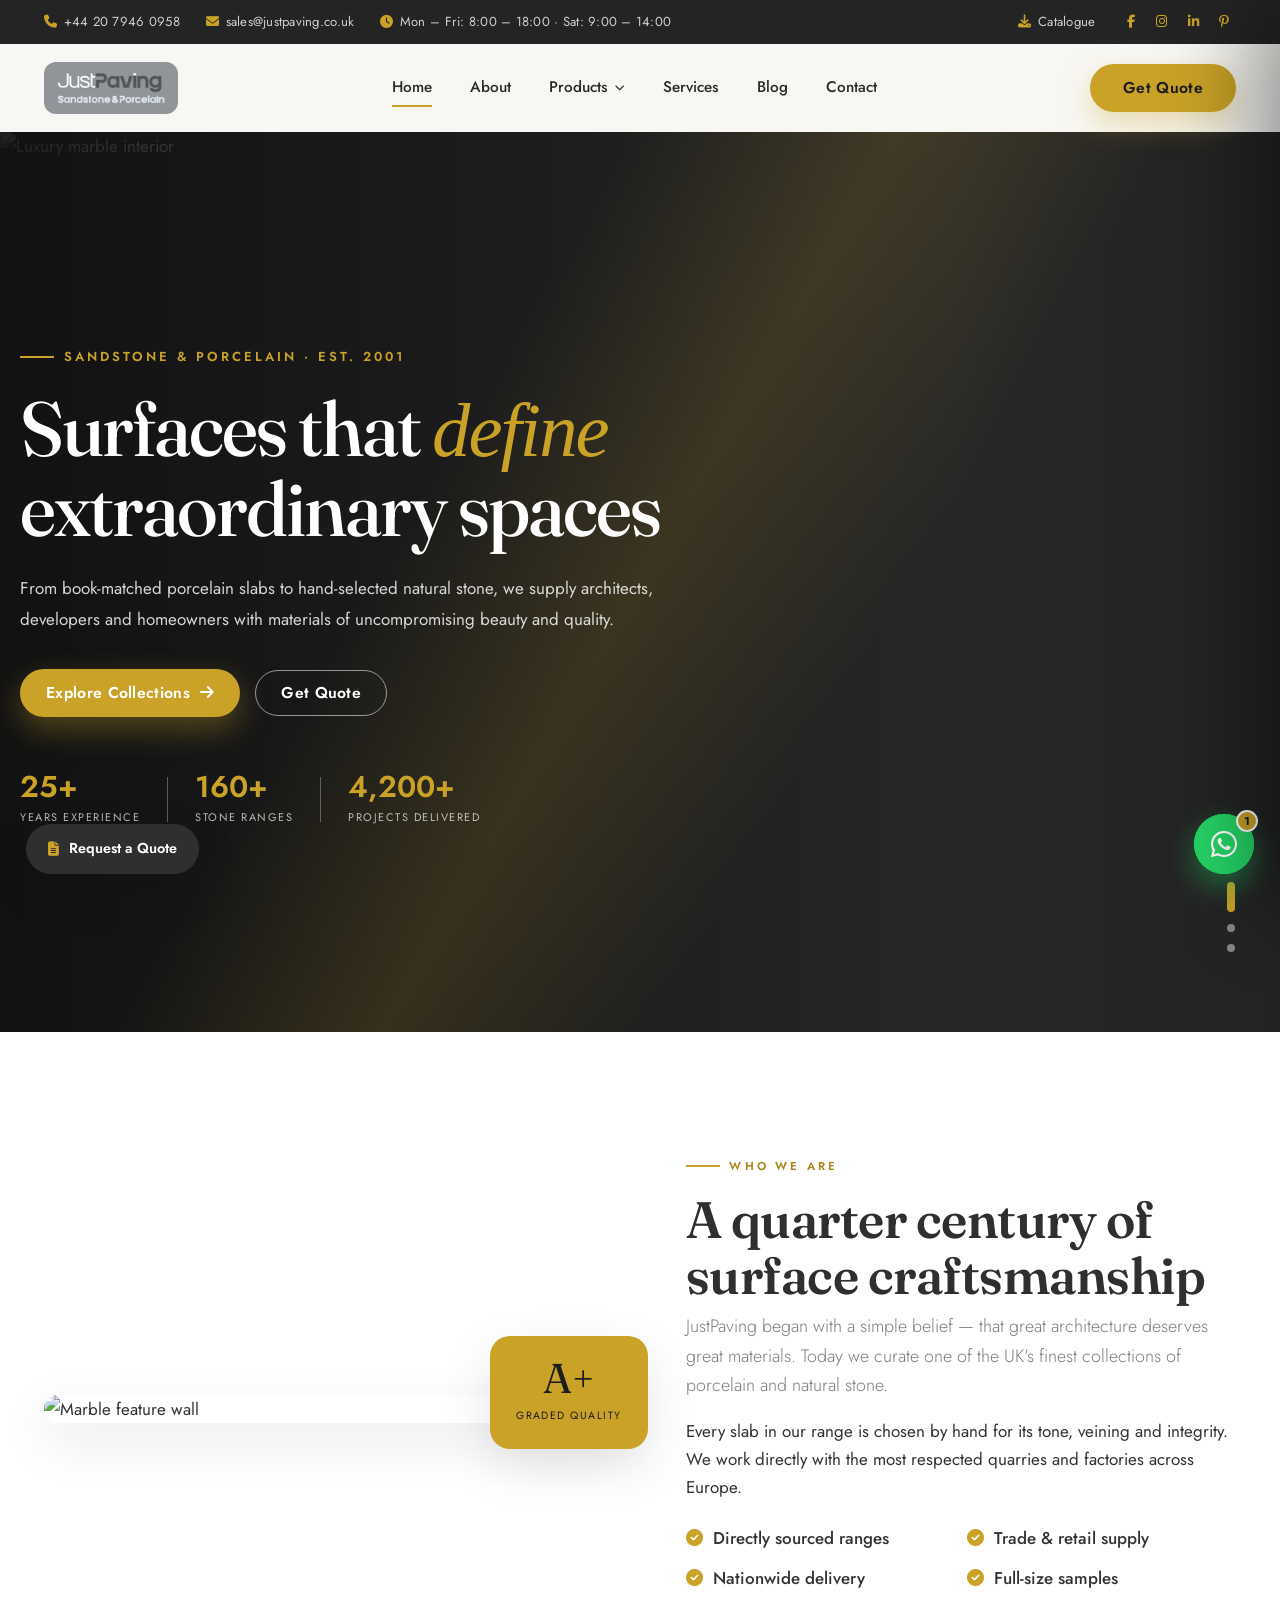
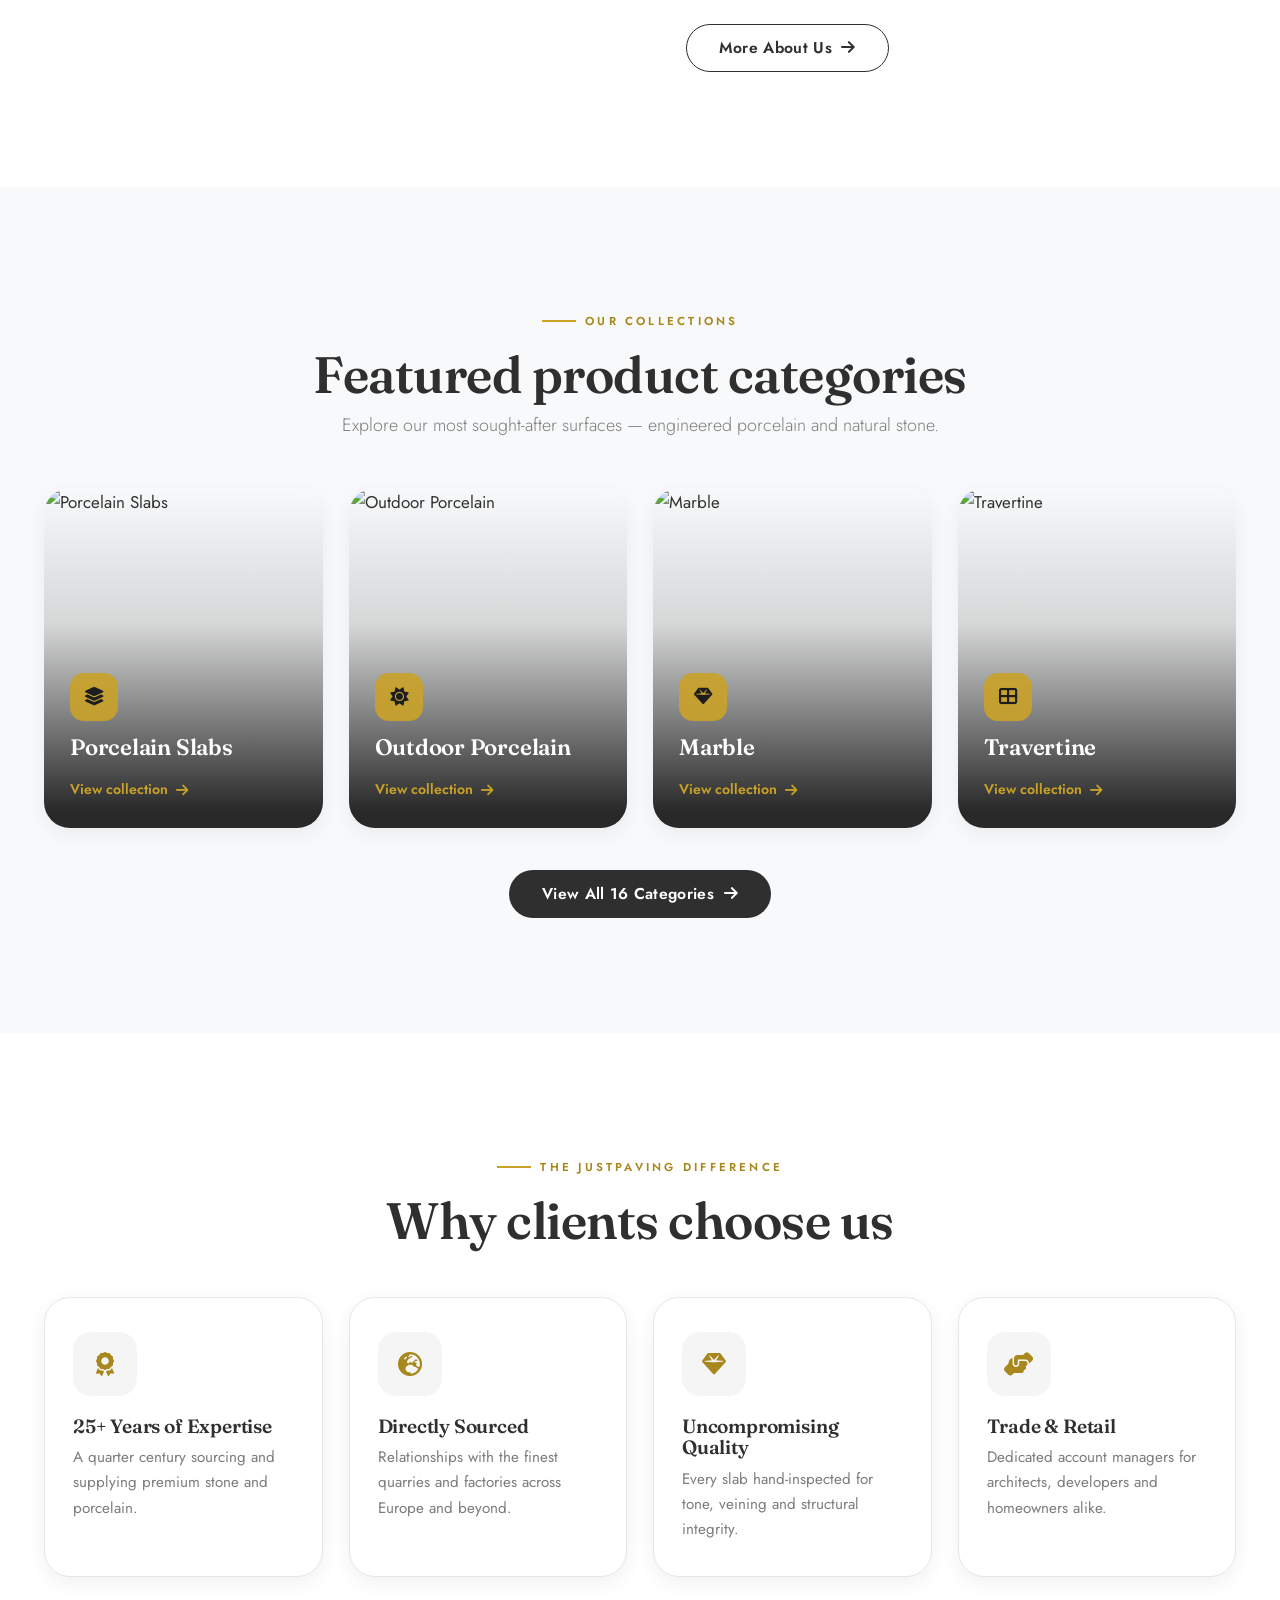
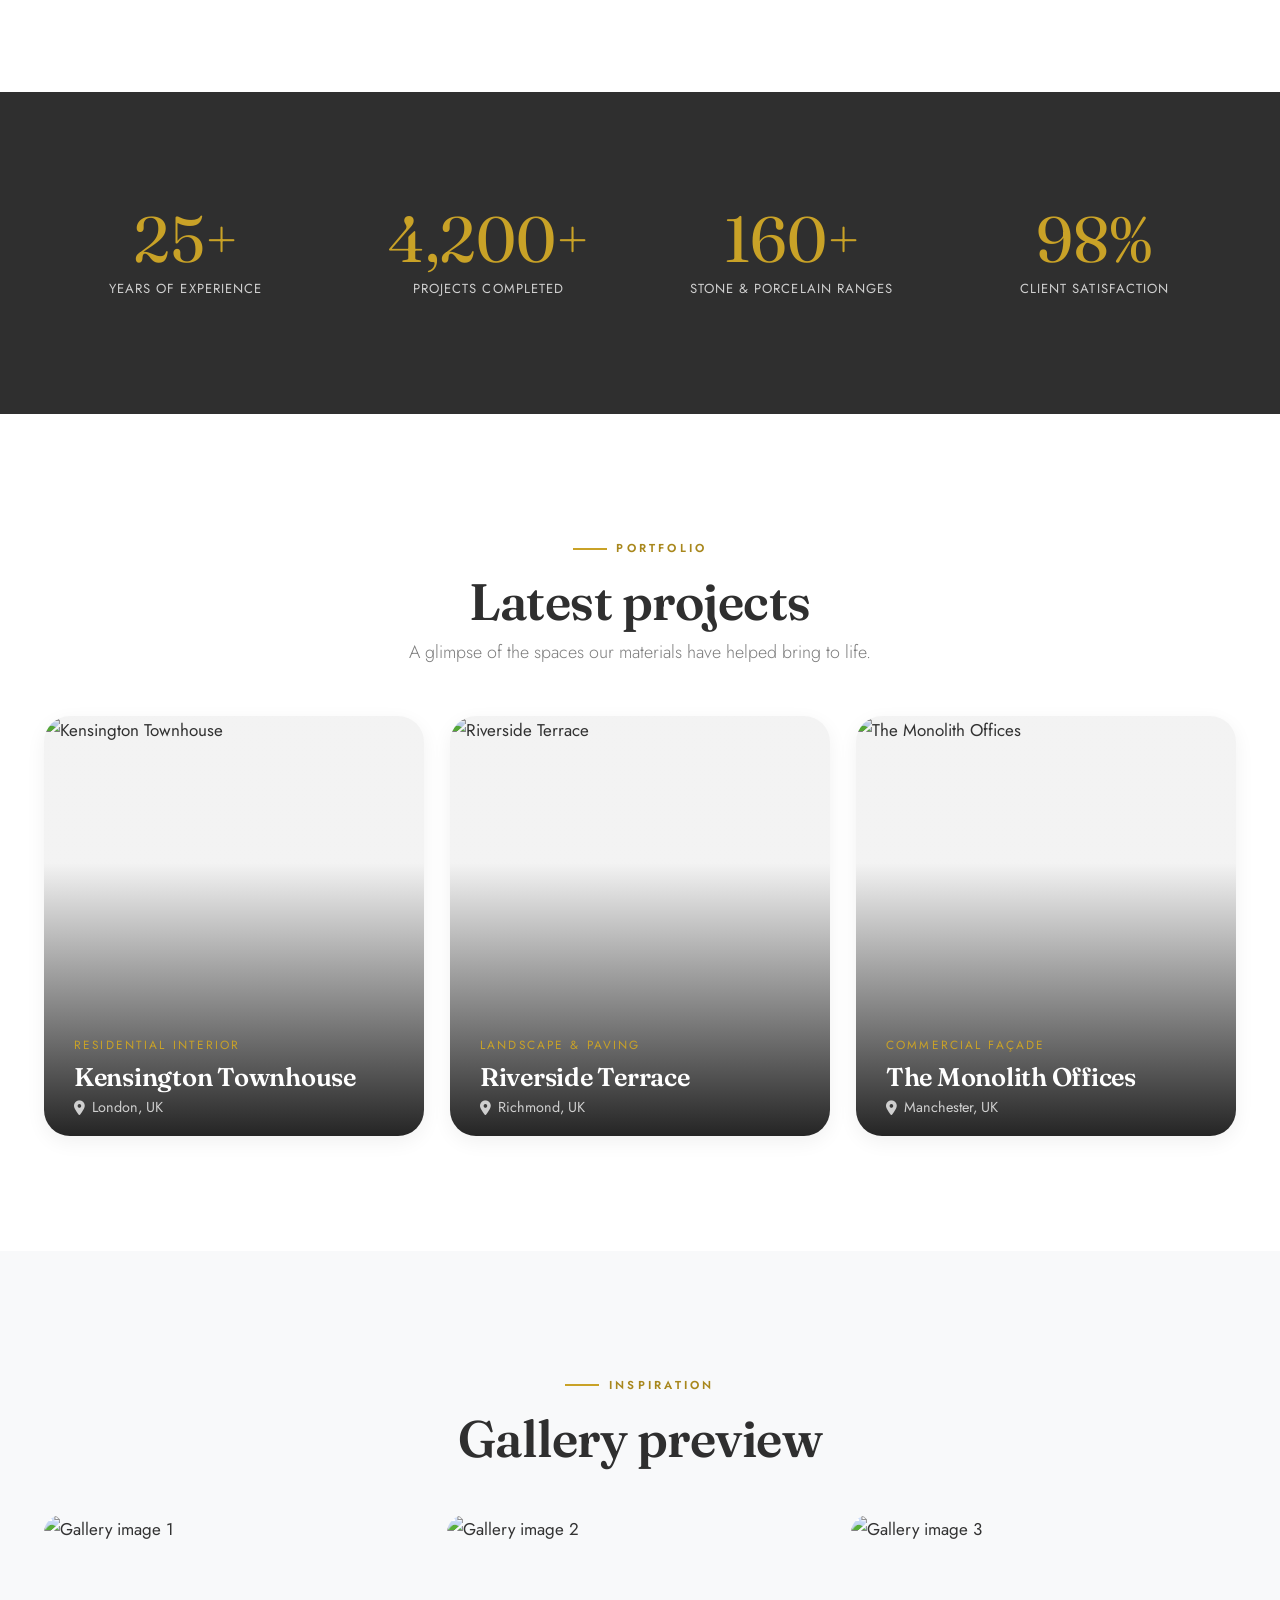
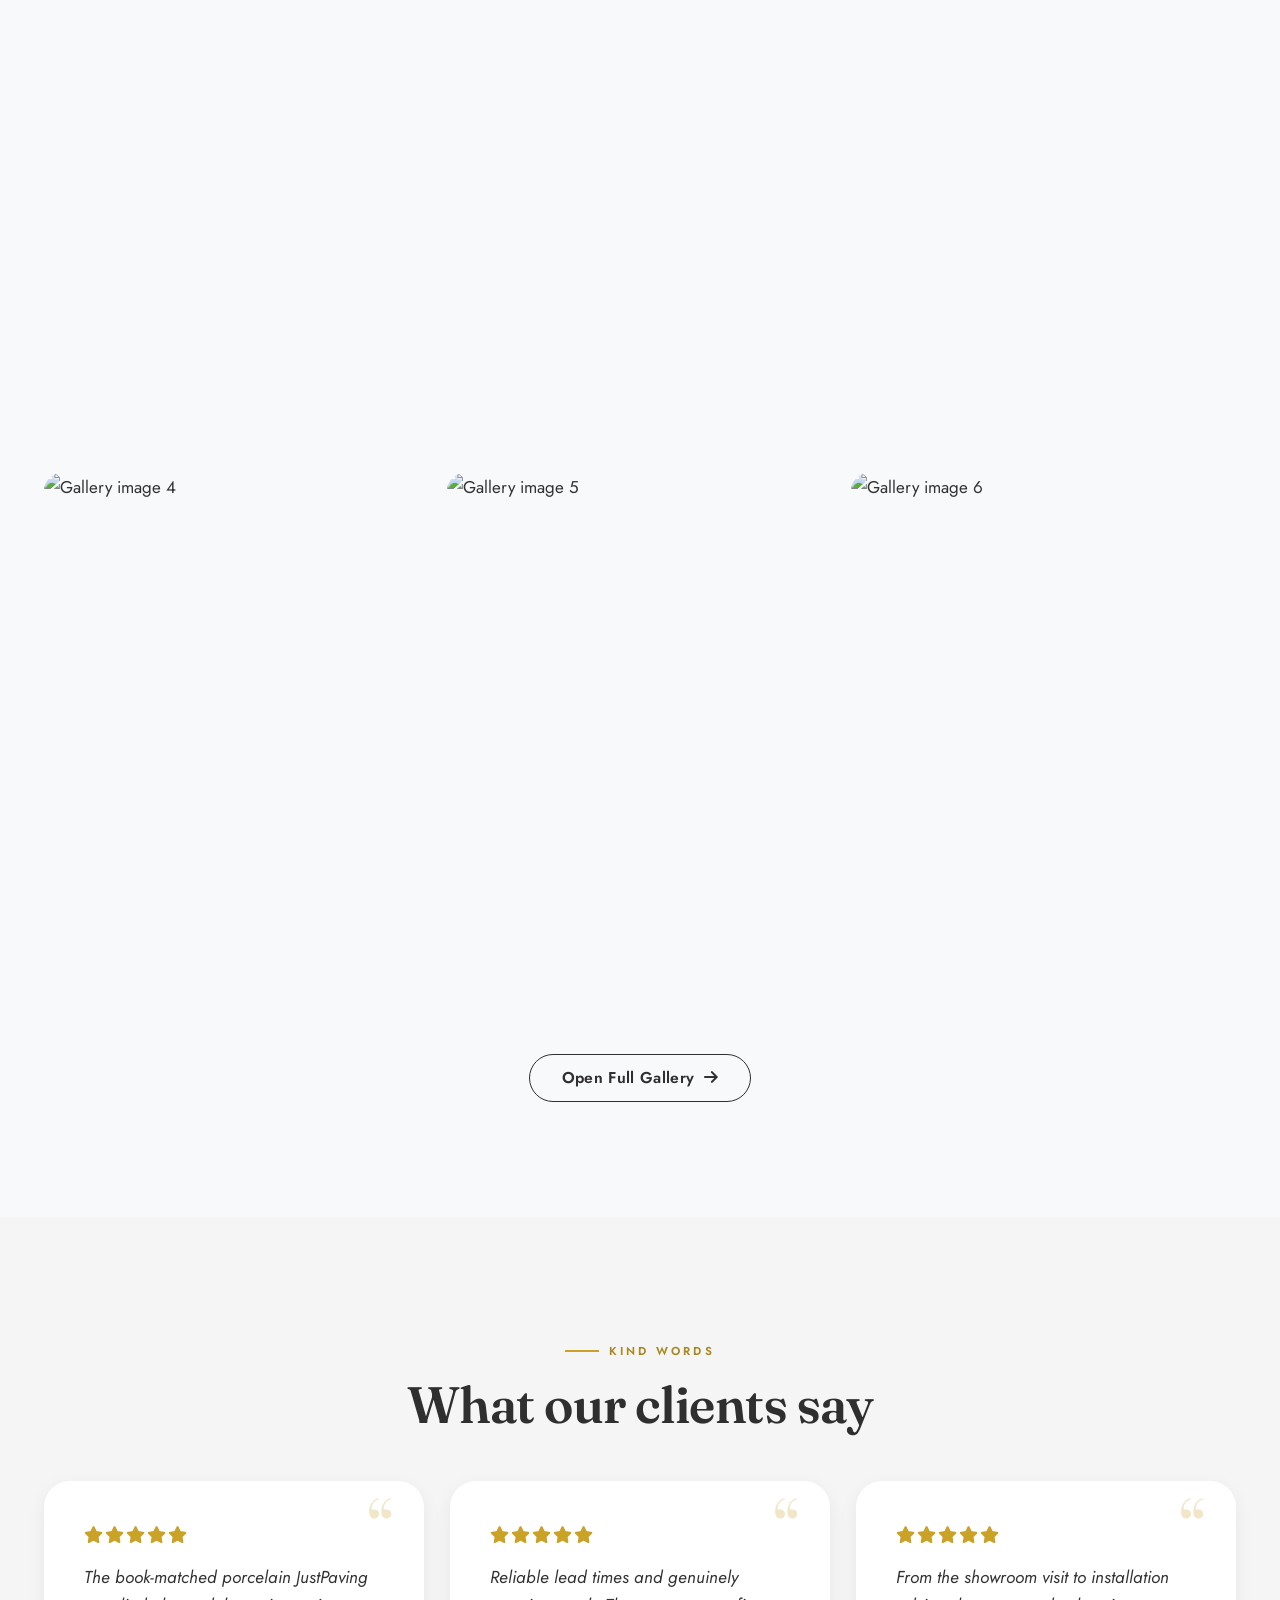
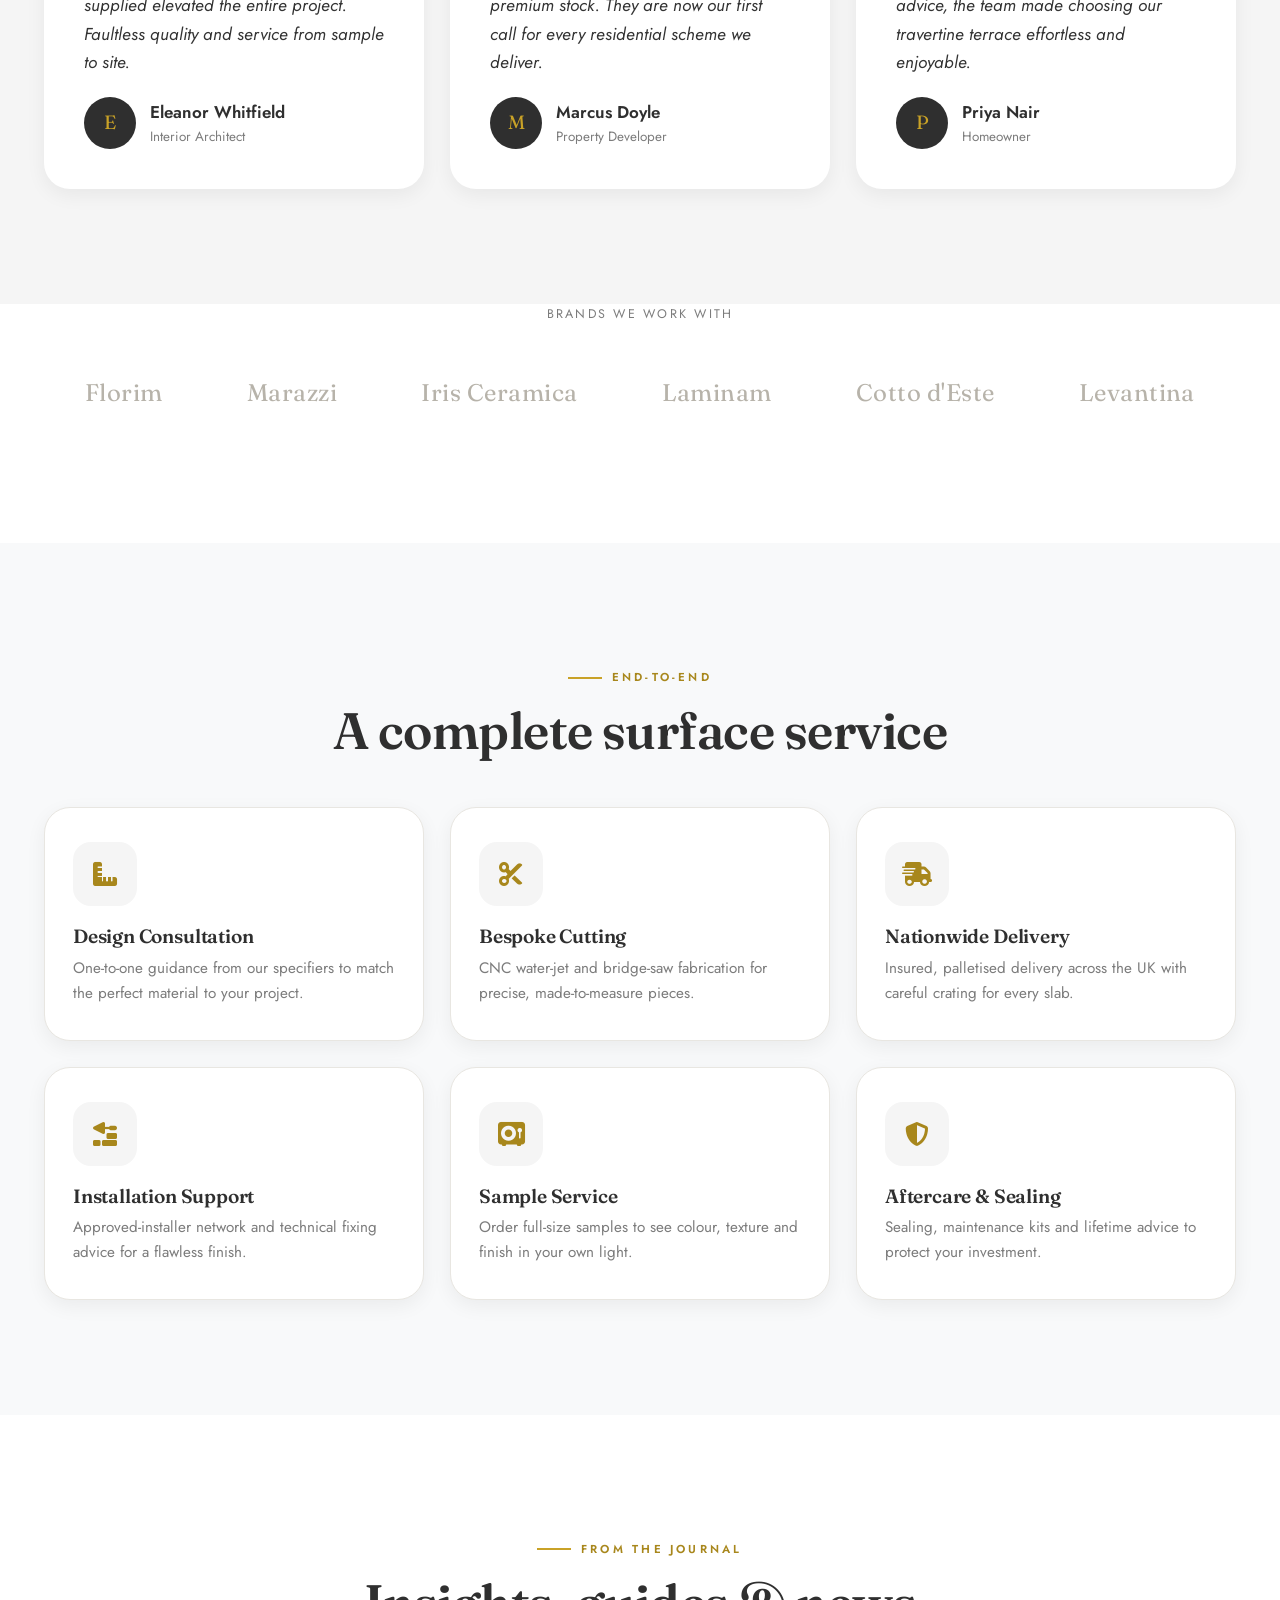
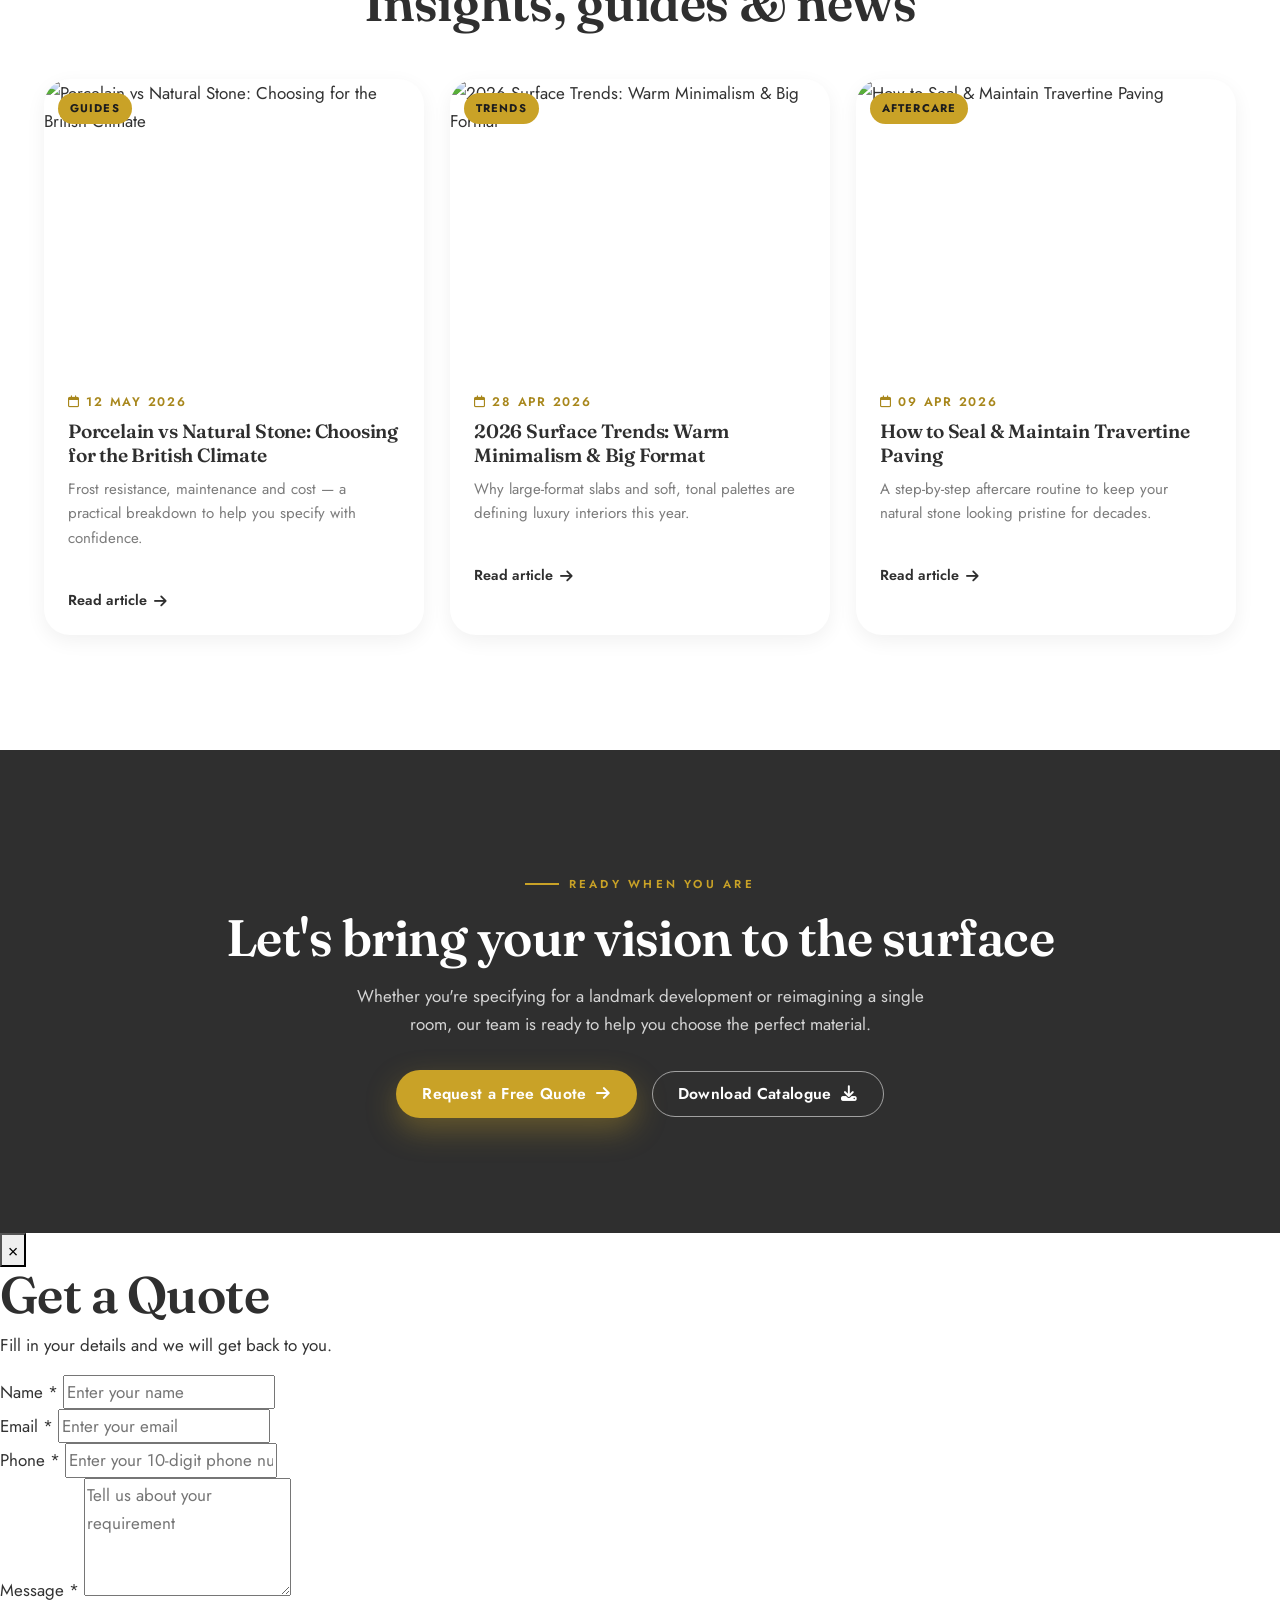
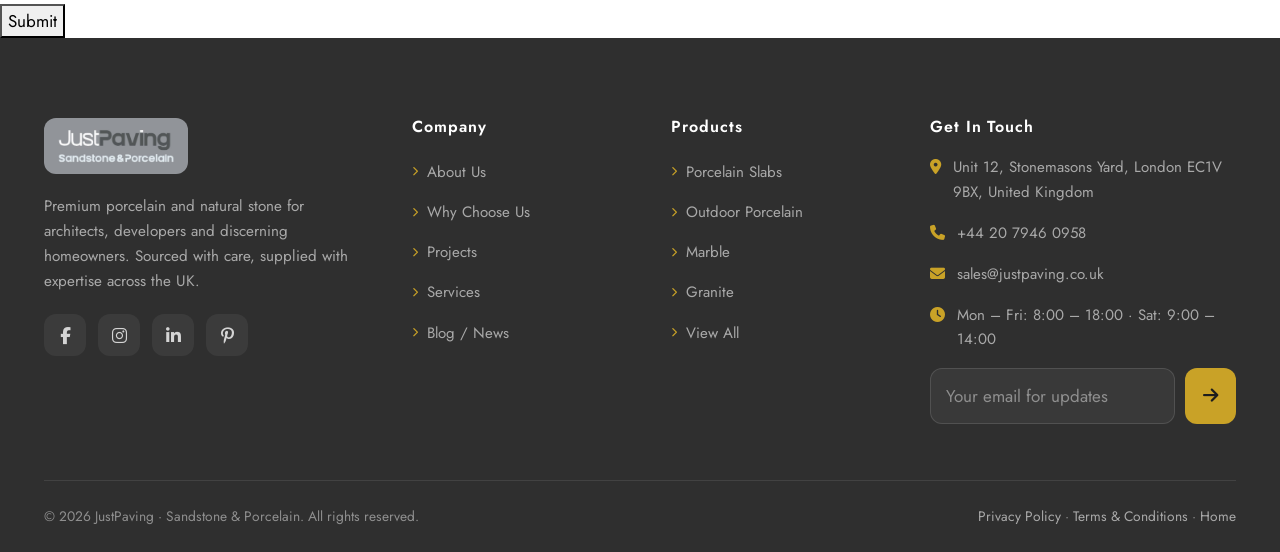
==== index.html @ a4feb0b5 "Update script.js path in index.html" ====
<!DOCTYPE html>
<html lang="en">
<head>
<meta charset="UTF-8">
<meta name="viewport" content="width=device-width, initial-scale=1.0">
<title>JustPaving — Premium Porcelain &amp; Natural Stone Supplier</title>
<meta name="description" content="JustPaving supplies premium porcelain slabs, pavers and natural stone — marble, granite, travertine and more. Trade &amp; retail supply across the UK. Request a free quote.">
<meta name="theme-color" content="#2F2F2F">
<link rel="icon" href="assets/logo-badge.png" type="image/png">
<link rel="preconnect" href="https://fonts.googleapis.com"><link rel="preconnect" href="https://fonts.gstatic.com" crossorigin>
<link href="https://fonts.googleapis.com/css2?family=Fraunces:ital,opsz,wght@0,9..144,400;0,9..144,500;0,9..144,600;1,9..144,500&family=Jost:wght@300;400;500;600;700&display=swap" rel="stylesheet">
<link href="https://cdn.jsdelivr.net/npm/bootstrap@5.3.3/dist/css/bootstrap.min.css" rel="stylesheet">
<link rel="stylesheet" href="https://cdnjs.cloudflare.com/ajax/libs/font-awesome/6.5.2/css/all.min.css">
<link rel="stylesheet" href="css/style.css">
<script>(function(){function h(){var p=document.getElementById('preloader');if(p)p.classList.add('hidden');}window.addEventListener('load',h);setTimeout(h,1600);})();</script>


</head>
<body>

<!-- ===== Preloader ===== -->
<div id="preloader"><div class="pl-mark">Just<span>Paving</span></div><div class="pl-bar"><i></i></div></div>

<!-- ===== Top bar ===== -->
<div class="topbar"><div class="container">
  <div class="tb-left">
    <span><i class="fa-solid fa-phone"></i><a href="tel:+442079460958">+44 20 7946 0958</a></span>
    <span><i class="fa-solid fa-envelope"></i><a href="mailto:sales@justpaving.co.uk">sales@justpaving.co.uk</a></span>
    <span><i class="fa-solid fa-clock"></i>Mon – Fri: 8:00 – 18:00 · Sat: 9:00 – 14:00</span>
  </div>
  <div class="tb-right">
    <a href="contact.html"><i class="fa-solid fa-download"></i>Catalogue</a>
    <span class="tb-social"><a href="#" aria-label="Facebook"><i class="fa-brands fa-facebook-f"></i></a><a href="#" aria-label="Instagram"><i class="fa-brands fa-instagram"></i></a><a href="#" aria-label="LinkedIn"><i class="fa-brands fa-linkedin-in"></i></a><a href="#" aria-label="Pinterest"><i class="fa-brands fa-pinterest-p"></i></a></span>
  </div>
</div></div>

<!-- ===== Header (identical on every page) ===== -->
<header class="site-header"><div class="container nav-inner">
  <a class="brand" href="index.html" aria-label="JustPaving home"><img src="assets/logo-badge.png" alt="JustPaving — Sandstone & Porcelain"></a>
  <nav aria-label="Primary"><ul class="main-nav">
    <li class="active"><a href="index.html">Home</a></li>
    <li><a href="about.html">About</a></li>
    <li class="has-mega">
      <a href="products.html">Products <i class="fa-solid fa-chevron-down" style="font-size:.62rem"></i></a>
      <div class="mega"><div class="mega-grid">
        <div class="mega-col"><h5>Porcelain</h5><ul>
          
          <li><a href="products.html"><i class="fa-solid fa-border-all"></i>Porcelain Pavers</a></li>
         
          <li><a href="products.html"><i class="fa-solid fa-house"></i>Accessories</a></li>
        </ul></div>
        <div class="mega-col"><h5>Natural Stone</h5><ul>
          <li><a href="products.html"><i class="fa-solid fa-mountain"></i>Sand Stone</a></li>
        
          <li><a href="products.html"><i class="fa-solid fa-cube"></i>Granite</a></li>
          <li><a href="products.html"><i class="fa-solid fa-stroopwafel"></i>Limestone</a></li>
          <li><a href="products.html"><i class="fa-solid fa-water"></i>Sandstone</a></li>
         
          <li><a href="products.html"><i class="fa-solid fa-clone"></i>Slate</a></li>
         
        </ul></div>
        <div class="mega-col"><h5>Finishing</h5><ul>
          <li><a href="products.html"><i class="fa-solid fa-grip"></i>Wall Cladding</a></li>
          <li><a href="products.html"><i class="fa-solid fa-ruler-combined"></i>Coping Stones</a></li>
          <li><a href="products.html"><i class="fa-solid fa-stairs"></i>Steps &amp; Edging</a></li>
          <li><a href="products.html"><i class="fa-solid fa-toolbox"></i>Accessories</a></li>
        </ul></div>
        <a class="mega-feature" href="products.html">
          <img src="https://images.unsplash.com/photo-1600421495550-158936f5ecfa?auto=format&fit=crop&w=800&q=80" alt="Featured collection">
          <div class="mf-body"><span>Featured</span><h4>The Signature Marble Collection</h4><span style="color:var(--gold)">Explore all products <i class="fa-solid fa-arrow-right"></i></span></div>
        </a>
      </div></div>
    </li>
   
  
    <li><a href="index.html#services">Services</a></li>
    <li><a href="index.html#blog">Blog</a></li>
    <li><a href="contact.html">Contact</a></li>
  </ul></nav>
  <div class="nav-actions">
    
    <button type="button" class="btn btn-gold d-none d-sm-inline-flex" id="openQuoteBtn" >Get Quote</button>
    <button class="burger" id="burger" aria-label="Open menu"><i class="fa-solid fa-bars"></i></button>
  </div>
</div></header>

<!-- ===== Mobile drawer (identical on every page) ===== -->
<div class="md-overlay"></div>
<aside class="mobile-drawer" aria-label="Mobile menu">
  <div class="md-head"><img src="assets/logo-badge.png" alt="JustPaving" style="height:44px;border-radius:10px"><button class="close" id="drawerClose" aria-label="Close"><i class="fa-solid fa-xmark"></i></button></div>
  <a href="index.html">Home</a>
  <a href="about.html">About Us</a>
  <div class="md-toggle"><span>Products</span><i class="fa-solid fa-plus"></i></div>
  <div class="md-sub">
    <a href="products.html">All Products</a>
    <a href="products.html">Porcelain Slabs</a><a href="products.html">Outdoor Porcelain</a>
    <a href="products.html">Marble</a><a href="products.html">Granite</a><a href="products.html">Travertine</a>
  </div>
  
  <a href="index.html#services">Services</a>
  <a href="index.html#blog">Blog / News</a>
  <a href="contact.html">Contact Us</a>
  <a class="btn btn-gold md-cta" href="contact.html" style="justify-content:center" id="openQuoteBtn">Get Quote</a>
</aside>

<!-- ===== HERO ===== -->
<section class="hero" id="home">

  <!-- Background Slider -->
  <div class="hero-slider">
    <div class="hero-slide active">
      <img src="https://images.unsplash.com/photo-1648881806148-e5c51179c826?auto=format&fit=crop&w=1920&q=80"
           alt="Luxury marble interior">
    </div>

    <div class="hero-slide">
      <img src="https://images.unsplash.com/photo-1600607687920-4e2a09cf159d?auto=format&fit=crop&w=1920&q=80"
           alt="Luxury stone interior">
    </div>

    <div class="hero-slide">
      <img src="https://images.unsplash.com/photo-1600566753190-17f0baa2a6c3?auto=format&fit=crop&w=1920&q=80"
           alt="Premium marble kitchen">
    </div>

    <div class="hero-overlay"></div>
  </div>

  <div class="container hero-inner">
    <div class="reveal">

      <div class="eyebrow">Sandstone &amp; Porcelain · Est. 2001</div>

      <h1>Surfaces that <em>define</em> extraordinary spaces</h1>

      <p>
        From book-matched porcelain slabs to hand-selected natural stone,
        we supply architects, developers and homeowners with materials
        of uncompromising beauty and quality.
      </p>

      <div class="hero-cta">
        <a href="products.html" class="btn btn-gold">
          Explore Collections
          <i class="fa-solid fa-arrow-right"></i>
        </a>

        <a href="contact.html" class="btn btn-ghost-light">
         Get Quote
        </a>
      </div>

      <div class="hero-badges">
        <div>
          <div class="n">25+</div>
          <div class="l">Years Experience</div>
        </div>

        <div>
          <div class="n">160+</div>
          <div class="l">Stone Ranges</div>
        </div>

        <div>
          <div class="n">4,200+</div>
          <div class="l">Projects Delivered</div>
        </div>
      </div>

    </div>
  </div>

  <!-- Slider Navigation -->
  <div class="hero-slider-dots">
    <span class="slider-dot active" data-slide="0"></span>
    <span class="slider-dot" data-slide="1"></span>
    <span class="slider-dot" data-slide="2"></span>
  </div>

 

</section>

<!-- ===== INTRO ===== -->

<section class="section">

    <div class="container split">

        <div class="intro-media reveal">

            <img
                src="https://images.unsplash.com/photo-1600421495550-158936f5ecfa?auto=format&fit=crop&w=1000&q=80"
                alt="Marble feature wall"
            >

            <div class="stamp float">

                <div class="big">A+</div>

                <small>Graded Quality</small>

            </div>

        </div>


        <div class="reveal d1">

            <div class="eyebrow">
                Who We Are
            </div>


            <h2>
                A quarter century of surface craftsmanship
            </h2>


            <p class="lead">
                JustPaving began with a simple belief — that great architecture deserves great materials. Today we curate one of the UK's finest collections of porcelain and natural stone.
            </p>


            <p>
                Every slab in our range is chosen by hand for its tone, veining and integrity. We work directly with the most respected quarries and factories across Europe.
            </p>


            <ul class="ticks">

                <li>
                    <i class="fa-solid fa-circle-check"></i>
                    Directly sourced ranges
                </li>

                <li>
                    <i class="fa-solid fa-circle-check"></i>
                    Trade &amp; retail supply
                </li>

                <li>
                    <i class="fa-solid fa-circle-check"></i>
                    Nationwide delivery
                </li>

                <li>
                    <i class="fa-solid fa-circle-check"></i>
                    Full-size samples
                </li>

            </ul>


            <a href="about.html" class="btn btn-outline">
                More About Us
                <i class="fa-solid fa-arrow-right"></i>
            </a>

        </div>

    </div>

</section>


<!-- ===== FEATURED CATEGORIES ===== -->

<section class="section bg-light" id="products-preview">

    <div class="container">

        <div class="sec-head center reveal" style="margin-bottom:3rem">

            <div class="eyebrow center">
                Our Collections
            </div>

            <h2>
                Featured product categories
            </h2>

            <p class="lead">
                Explore our most sought-after surfaces — engineered porcelain and natural stone.
            </p>

        </div>


        <div class="cards grid-4" id="featGrid"></div>


        <div class="text-center reveal" style="margin-top:2.6rem">

            <a href="products.html" class="btn btn-dark">
                View All 16 Categories
                <i class="fa-solid fa-arrow-right"></i>
            </a>

        </div>

    </div>

</section>


<!-- ===== WHY ===== -->

<section class="section" id="why">

    <div class="container">

        <div class="sec-head center reveal" style="margin-bottom:3rem">

            <div class="eyebrow center">
                The JustPaving Difference
            </div>

            <h2>
                Why clients choose us
            </h2>

        </div>


        <div class="cards grid-4" id="whyGrid"></div>

    </div>

</section>


<!-- ===== STATS ===== -->

<section class="section stats">

    <div class="container">

        <div class="stat-div" id="statGrid"></div>

    </div>

</section>


<!-- ===== PROJECTS ===== -->

<section class="section" id="projects">

    <div class="container">

        <div class="sec-head center reveal" style="margin-bottom:3rem">

            <div class="eyebrow center">
                Portfolio
            </div>

            <h2>
                Latest projects
            </h2>

            <p class="lead">
                A glimpse of the spaces our materials have helped bring to life.
            </p>

        </div>


        <div class="cards grid-3" id="projGrid" data-limit="3"></div>

    </div>

</section>


<!-- ===== GALLERY PREVIEW ===== -->

<section class="section bg-light">

    <div class="container">

        <div class="sec-head center reveal" style="margin-bottom:3rem">

            <div class="eyebrow center">
                Inspiration
            </div>

            <h2>
                Gallery preview
            </h2>

        </div>


        <div class="gallery-grid reveal" id="galGrid" data-limit="6"></div>


        <div class="text-center reveal" style="margin-top:2.6rem">

            <a href="gallery.html" class="btn btn-outline">
                Open Full Gallery
                <i class="fa-solid fa-arrow-right"></i>
            </a>

        </div>

    </div>

</section>


<!-- ===== TESTIMONIALS ===== -->

<section class="section testi">

    <div class="container">

        <div class="sec-head center reveal" style="margin-bottom:3rem">

            <div class="eyebrow center">
                Kind Words
            </div>

            <h2>
                What our clients say
            </h2>

        </div>


        <div class="cards grid-3" id="testiGrid"></div>

    </div>

</section>


<!-- ===== BRANDS ===== -->

<section class="section" style="padding-top:0">

    <div class="container">

        <p
            class="text-center reveal"
            style="letter-spacing:.18em;text-transform:uppercase;font-size:.78rem;color:var(--muted);margin-bottom:2rem"
        >
            Brands we work with
        </p>


        <div class="brands reveal" id="brandGrid"></div>

    </div>

</section>


<!-- ===== SERVICES ===== -->

<section class="section bg-light" id="services">

    <div class="container">

        <div class="sec-head center reveal" style="margin-bottom:3rem">

            <div class="eyebrow center">
                End-to-End
            </div>

            <h2>
                A complete surface service
            </h2>

        </div>


        <div class="cards grid-3" id="servGrid"></div>

    </div>

</section>


<!-- ===== BLOG ===== -->

<section class="section" id="blog">

    <div class="container">

        <div class="sec-head center reveal" style="margin-bottom:3rem">

            <div class="eyebrow center">
                From The Journal
            </div>

            <h2>
                Insights, guides &amp; news
            </h2>

        </div>


        <div class="cards grid-3" id="blogGrid"></div>

    </div>

</section>


<!-- ===== CTA ===== -->

<section class="section cta-band">

    <div class="container reveal">

        <div class="eyebrow center" style="color:var(--gold)">
            Ready When You Are
        </div>


        <h2>
            Let's bring your vision to the surface
        </h2>


        <p>
            Whether you're specifying for a landmark development or reimagining a single room, our team is ready to help you choose the perfect material.
        </p>


        <div class="hero-cta justify-content-center">

            <a href="contact.html" class="btn btn-gold btn-pulse">
                Request a Free Quote
                <i class="fa-solid fa-arrow-right"></i>
            </a>


            <a href="contact.html" class="btn btn-ghost-light">
                Download Catalogue
                <i class="fa-solid fa-download"></i>
            </a>

        </div>

    </div>

</section>
  
<!---modal-->
  <div id="quotePopup" class="popup-overlay">
  <div class="quote-popup">
    <button id="closeQuoteBtn" class="close-btn" type="button">&times;</button>

    <h2>Get a Quote</h2>
    <p class="popup-subtitle">Fill in your details and we will get back to you.</p>

    <form id="quoteForm" novalidate>
      <div class="form-group">
        <label for="name">Name <span>*</span></label>
        <input type="text" id="name" name="name" placeholder="Enter your name">
        <small class="error" id="nameError"></small>
      </div>

      <div class="form-group">
        <label for="email">Email <span>*</span></label>
        <input type="email" id="email" name="email" placeholder="Enter your email">
        <small class="error" id="emailError"></small>
      </div>

      <div class="form-group">
        <label for="phone">Phone <span>*</span></label>
        <input type="tel" id="phone" name="phone" placeholder="Enter your 10-digit phone number" maxlength="10" inputmode="numeric">
        <small class="error" id="phoneError"></small>
      </div>

      <div class="form-group">
        <label for="message">Message <span>*</span></label>
        <textarea id="message" name="message" rows="4" placeholder="Tell us about your requirement"></textarea>
        <small class="error" id="messageError"></small>
      </div>

      <button type="submit" class="submit-btn" id="submitBtn">Submit</button>
      <div id="formMessage"></div>
    </form>
  </div>
</div>

  <!--modal end-->

<!-- ===== FOOTER ===== -->

<footer class="site-footer">

    <div class="container">

        <div class="f-grid">

            <div>

                <a class="brand" href="index.html">
                    <img src="assets/logo-badge.png" alt="JustPaving">
                </a>


                <p>
                    Premium porcelain and natural stone for architects, developers and discerning homeowners. Sourced with care, supplied with expertise across the UK.
                </p>


                <div class="f-social">

                    <a href="#" aria-label="Facebook">
                        <i class="fa-brands fa-facebook-f"></i>
                    </a>

                    <a href="#" aria-label="Instagram">
                        <i class="fa-brands fa-instagram"></i>
                    </a>

                    <a href="#" aria-label="LinkedIn">
                        <i class="fa-brands fa-linkedin-in"></i>
                    </a>

                    <a href="#" aria-label="Pinterest">
                        <i class="fa-brands fa-pinterest-p"></i>
                    </a>

                </div>

            </div>


            <div>

                <h5>Company</h5>

                <ul>

                    <li>
                        <a href="about.html">
                            <i class="fa-solid fa-chevron-right"></i>
                            About Us
                        </a>
                    </li>

                    <li>
                        <a href="index.html#why">
                            <i class="fa-solid fa-chevron-right"></i>
                            Why Choose Us
                        </a>
                    </li>

                    <li>
                        <a href="index.html#projects">
                            <i class="fa-solid fa-chevron-right"></i>
                            Projects
                        </a>
                    </li>

                    <li>
                        <a href="index.html#services">
                            <i class="fa-solid fa-chevron-right"></i>
                            Services
                        </a>
                    </li>

                    <li>
                        <a href="index.html#blog">
                            <i class="fa-solid fa-chevron-right"></i>
                            Blog / News
                        </a>
                    </li>

                </ul>

            </div>


            <div>

                <h5>Products</h5>

                <ul>

                    <li>
                        <a href="products.html">
                            <i class="fa-solid fa-chevron-right"></i>
                            Porcelain Slabs
                        </a>
                    </li>

                    <li>
                        <a href="products.html">
                            <i class="fa-solid fa-chevron-right"></i>
                            Outdoor Porcelain
                        </a>
                    </li>

                    <li>
                        <a href="products.html">
                            <i class="fa-solid fa-chevron-right"></i>
                            Marble
                        </a>
                    </li>

                    <li>
                        <a href="products.html">
                            <i class="fa-solid fa-chevron-right"></i>
                            Granite
                        </a>
                    </li>

                    <li>
                        <a href="products.html">
                            <i class="fa-solid fa-chevron-right"></i>
                            View All
                        </a>
                    </li>

                </ul>

            </div>


            <div>

                <h5>Get In Touch</h5>

                <ul class="f-contact">

                    <li>
                        <i class="fa-solid fa-location-dot"></i>
                        <span>
                            Unit 12, Stonemasons Yard, London EC1V 9BX, United Kingdom
                        </span>
                    </li>

                    <li>
                        <i class="fa-solid fa-phone"></i>
                        <a href="tel:+442079460958">
                            +44 20 7946 0958
                        </a>
                    </li>

                    <li>
                        <i class="fa-solid fa-envelope"></i>
                        <a href="mailto:sales@justpaving.co.uk">
                            sales@justpaving.co.uk
                        </a>
                    </li>

                    <li>
                        <i class="fa-solid fa-clock"></i>
                        <span>
                            Mon – Fri: 8:00 – 18:00 · Sat: 9:00 – 14:00
                        </span>
                    </li>

                </ul>


                <form class="f-news" onsubmit="return false;" aria-label="Newsletter">

                    <input
                        type="email"
                        placeholder="Your email for updates"
                        aria-label="Email"
                    >

                    <button type="submit" aria-label="Subscribe">
                        <i class="fa-solid fa-arrow-right"></i>
                    </button>

                </form>

            </div>

        </div>

    </div>


    <div class="container">

        <div class="f-bottom">

            <span>
                © <span id="yr"></span> JustPaving · Sandstone &amp; Porcelain. All rights reserved.
            </span>

            <span>
                <a href="#">Privacy Policy</a>
                ·
                <a href="#">Terms &amp; Conditions</a>
                ·
                <a href="index.html">Home</a>
            </span>

        </div>

    </div>

</footer>


<!-- ===== Floating Quote Button ===== -->

<a class="float-quote" href="contact.html">

    <i class="fa-solid fa-file-lines"></i>

    <span>
        Request a Quote
    </span>

</a>


<!-- ===== Back To Top ===== -->

<button id="toTop" aria-label="Back to top">

    <i class="fa-solid fa-arrow-up"></i>

</button>


<!-- ===== WhatsApp ===== -->

<div class="wa-widget" id="waWidget">

    <div
        class="wa-card"
        id="waCard"
        role="dialog"
        aria-label="WhatsApp chat"
    >

        <div class="wa-card-head">

            <div class="wa-avatar">
                <i class="fa-brands fa-whatsapp"></i>
            </div>


            <div class="wa-head-txt">

                <strong>JustPaving</strong>

                <span>
                    <i class="wa-dot"></i>
                    Typically replies within minutes
                </span>

            </div>


            <button
                class="wa-close"
                id="waClose"
                aria-label="Close chat"
            >
                &times;
            </button>

        </div>


        <div class="wa-card-body">

            <div class="wa-bubble">

                <span class="wa-name">
                    JustPaving Team
                </span>

                Hi there! 👋<br>

                Looking for premium porcelain or natural stone?
                Message us and we'll help you choose the perfect surface.

                <span class="wa-time" id="waTime"></span>

            </div>

        </div>


        <a
            class="wa-start"
            href="https://wa.me/442079460958?text=Hi%20JustPaving,%20I'd%20like%20to%20enquire%20about%20your%20stone%20%26%20porcelain%20products."
            target="_blank"
            rel="noopener"
        >

            <i class="fa-brands fa-whatsapp"></i>
            Start Chat

        </a>

    </div>


    <button
        class="wa-fab"
        id="waFab"
        aria-label="Chat on WhatsApp"
    >

        <i class="fa-brands fa-whatsapp"></i>

        <span class="wa-badge">
            1
        </span>

    </button>

</div>


<!-- ===== Gallery Lightbox ===== -->

<div class="lightbox" id="lightbox">

    <button
        class="lb-close"
        id="lbClose"
        aria-label="Close"
    >
        &times;
    </button>

    <img
        id="lbImg"
        src=""
        alt="Gallery preview"
    >

</div>


<!-- ===== Libraries ===== -->

<script src="https://code.jquery.com/jquery-3.7.1.min.js"></script>

<script src="https://cdn.jsdelivr.net/npm/bootstrap@5.3.3/dist/js/bootstrap.bundle.min.js"></script>

<script src="js/main.js"></script>
<script src="js/script.js"></script>

<!-- ===== Hero Slider Only ===== -->

<script>

document.addEventListener("DOMContentLoaded", function () {

    const slides = document.querySelectorAll(".hero-slide");
    const dots = document.querySelectorAll(".slider-dot");

    let currentSlide = 0;
    let sliderInterval;


    function showSlide(index) {

        slides.forEach((slide, i) => {

            slide.classList.toggle(
                "active",
                i === index
            );

        });


        dots.forEach((dot, i) => {

            dot.classList.toggle(
                "active",
                i === index
            );

        });


        currentSlide = index;

    }


    function nextSlide() {

        currentSlide =
            (currentSlide + 1) % slides.length;

        showSlide(currentSlide);

    }


    function startSlider() {

        sliderInterval =
            setInterval(nextSlide, 6000);

    }


    function resetSlider() {

        clearInterval(sliderInterval);

        startSlider();

    }


    dots.forEach((dot) => {

        dot.addEventListener("click", function () {

            const index =
                parseInt(this.dataset.slide);

            showSlide(index);

            resetSlider();

        });

    });


    showSlide(0);

    startSlider();

});

</script>


</body>
</html>
---- css/style.css ----
/* ============================================================
   JustPaving — Premium Stone & Porcelain
   Clean / Chrome Compatible Main Stylesheet
   ============================================================ */

:root{
  --gold:#C9A227;
  --gold-2:#e0bd45;
  --gold-dark:#a8871c;
  --dark:#2F2F2F;
  --dark-2:#242424;
  --charcoal:#333333;
  --muted:#7c7c7c;
  --light:#F5F5F5;
  --line:#e8e6e1;
  --white:#ffffff;
  --shadow-sm:0 6px 20px rgba(0,0,0,.06);
  --shadow-md:0 18px 50px rgba(0,0,0,.10);
  --shadow-lg:0 30px 80px rgba(0,0,0,.16);
  --r:18px;
  --r-lg:26px;
  --ease:cubic-bezier(.19,1,.22,1);
  --container:1240px;
  --head:'Fraunces',Georgia,serif;
  --body:'Jost',system-ui,sans-serif;
}

/* ---------- Base ---------- */
*,
*::before,
*::after{box-sizing:border-box}

html{
  scroll-behavior:smooth;
  overflow-x:hidden;
}

body{
  margin:0;
  font-family:var(--body);
  color:var(--charcoal);
  background:var(--white);
  line-height:1.65;
  font-size:17px;
  overflow-x:hidden;
  -webkit-font-smoothing:antialiased;
}

h1,h2,h3,h4,h5{
  margin-top:0;
  font-family:var(--head);
  color:var(--dark);
  font-weight:600;
  line-height:1.1;
  letter-spacing:-.01em;
}

h1{font-size:clamp(2.6rem,6vw,4.6rem)}
h2{font-size:clamp(2rem,4vw,3.2rem)}
h3{font-size:clamp(1.3rem,2vw,1.7rem)}

p{margin:0 0 1rem}

a{
  color:inherit;
  text-decoration:none;
  transition:color .3s var(--ease);
}

img{
  max-width:100%;
  height:auto;
  display:block;
}

button,
input,
select,
textarea{font:inherit}

::selection{
  background:var(--gold);
  color:#fff;
}

.container{
  width:100%;
  max-width:var(--container);
  margin:0 auto;
  padding:0 24px;
}

.bg-light{background:var(--light)}
.section{padding:clamp(64px,9vw,120px) 0}
.text-gold{color:var(--gold)}
.mono{font-family:var(--body)}

/* ---------- Scrollbar ---------- */
::-webkit-scrollbar{width:11px}
::-webkit-scrollbar-track{background:var(--light)}
::-webkit-scrollbar-thumb{
  background:var(--gold-dark);
  border-radius:20px;
}

/* ---------- Section headings ---------- */
.eyebrow{
  display:inline-flex;
  align-items:center;
  gap:.6rem;
  font-family:var(--body);
  font-weight:600;
  letter-spacing:.28em;
  text-transform:uppercase;
  font-size:.72rem;
  color:var(--gold-dark);
  margin-bottom:1rem;
}

.eyebrow::before{
  content:"";
  width:34px;
  height:2px;
  background:var(--gold);
}

.eyebrow.center{justify-content:center}

.sec-head{max-width:720px}
.sec-head.center{
  margin:0 auto;
  text-align:center;
}

.lead{
  font-size:1.12rem;
  color:var(--muted);
}

/* ---------- Buttons ---------- */
.btn{
  font-family:var(--body);
  font-weight:600;
  letter-spacing:.02em;
  border-radius:50px;
  padding:.95rem 2rem;
  border:1.5px solid transparent;
  display:inline-flex;
  align-items:center;
  gap:.6rem;
  cursor:pointer;
  transition:
    transform .4s var(--ease),
    background .4s var(--ease),
    color .4s var(--ease),
    box-shadow .4s var(--ease),
    border-color .4s var(--ease);
  position:relative;
  overflow:hidden;
  font-size:.98rem;
  line-height:1;
}

.btn i{transition:transform .4s var(--ease)}

.btn-gold{
  background:var(--gold);
  color:#1d1d1d;
  box-shadow:0 12px 30px rgba(201,162,39,.35);
}

.btn-gold:hover{
  transform:translateY(-3px);
  box-shadow:0 18px 44px rgba(201,162,39,.5);
  color:#1d1d1d;
}

.btn-gold::after{
  content:"";
  position:absolute;
  top:0;
  left:-120%;
  width:60%;
  height:100%;
  background:linear-gradient(
    120deg,
    transparent,
    rgba(255,255,255,.35),
    transparent
  );
  transform:skewX(-20deg);
}

.btn-gold:hover::after{animation:shine .9s var(--ease)}

@keyframes shine{
  to{left:130%}
}

.btn-dark{
  background:var(--dark);
  color:#fff;
}

.btn-dark:hover{
  background:#1f1f1f;
  color:#fff;
  transform:translateY(-3px);
}

.btn-outline{
  border-color:var(--dark);
  color:var(--dark);
  background:transparent;
}

.btn-outline:hover{
  background:var(--dark);
  color:#fff;
  transform:translateY(-3px);
}

.btn-ghost-light{
  border-color:rgba(255,255,255,.45);
  color:#fff;
  background:transparent;
}

.btn-ghost-light:hover{
  background:var(--gold);
  border-color:var(--gold);
  color:#fff;
  transform:translateY(-3px);
}

.btn:hover i.fa-arrow-right{transform:translateX(4px)}

.btn-pulse{animation:pulse 2.6s infinite}

@keyframes pulse{
  0%{box-shadow:0 0 0 0 rgba(201,162,39,.45)}
  70%{box-shadow:0 0 0 16px rgba(201,162,39,0)}
  100%{box-shadow:0 0 0 0 rgba(201,162,39,0)}
}

/* ---------- Preloader ---------- */
#preloader{
  position:fixed;
  inset:0;
  z-index:9999;
  background:var(--dark);
  display:flex;
  align-items:center;
  justify-content:center;
  flex-direction:column;
  gap:22px;
  transition:opacity .7s ease,visibility .7s ease;
}

#preloader.hidden{
  opacity:0;
  visibility:hidden;
}

.pl-mark{
  font-family:var(--head);
  font-size:2rem;
  color:#fff;
  letter-spacing:.02em;
}

.pl-mark span{color:var(--gold)}

.pl-bar{
  width:190px;
  height:3px;
  background:rgba(255,255,255,.14);
  border-radius:20px;
  overflow:hidden;
}

.pl-bar i{
  display:block;
  height:100%;
  width:40%;
  background:var(--gold);
  border-radius:20px;
  animation:load 1.1s infinite var(--ease);
}

@keyframes load{
  0%{transform:translateX(-120%)}
  100%{transform:translateX(320%)}
}

/* ---------- Top bar + Header ---------- */
.topbar{
  background:var(--dark-2);
  color:#cfcfcf;
  font-size:.82rem;
  letter-spacing:.02em;
}

.topbar .container{
  display:flex;
  justify-content:space-between;
  align-items:center;
  min-height:44px;
}

.topbar a{color:#cfcfcf}
.topbar a:hover{color:var(--gold)}

.topbar .tb-left{
  display:flex;
  gap:26px;
}

.topbar .tb-right{
  display:flex;
  gap:18px;
  align-items:center;
}

.topbar i{
  color:var(--gold);
  margin-right:.4rem;
}

.tb-social a{margin-left:14px}

header.site-header{
  position:sticky;
  top:0;
  z-index:900;
  background:#f8f7f4;
  transition:
    background .4s var(--ease),
    box-shadow .4s var(--ease),
    padding .4s var(--ease);
}

header.site-header.scrolled{
  background:rgba(28,28,28,.92);
  backdrop-filter:blur(14px);
  box-shadow:0 10px 40px rgba(0,0,0,.35);
}

.nav-inner{
  display:flex;
  align-items:center;
  justify-content:space-between;
  height:88px;
  transition:height .4s var(--ease);
}

header.site-header.scrolled .nav-inner{height:72px}

.brand img{
  height:52px;
  width:auto;
  border-radius:12px;
  transition:height .4s var(--ease);
}

header.site-header.scrolled .brand img{height:44px}

.main-nav{
  display:flex;
  align-items:center;
  gap:6px;
  margin:0;
  padding:0;
}

.main-nav > li{
  list-style:none;
  position:relative;
}

.main-nav > li > a{
  color:#2b2b2b;
  font-weight:500;
  padding:14px 16px;
  display:inline-flex;
  align-items:center;
  gap:7px;
  font-size:.96rem;
  position:relative;
}

header.site-header.scrolled .main-nav > li > a{color:#fff}

.main-nav > li > a::after{
  content:"";
  position:absolute;
  left:16px;
  right:16px;
  bottom:8px;
  height:2px;
  background:var(--gold);
  transform:scaleX(0);
  transform-origin:left;
  transition:transform .35s var(--ease);
}

.main-nav > li > a:hover::after,
.main-nav > li.active > a::after{
  transform:scaleX(1);
}

.main-nav ul{
  margin:0;
  padding:0;
}

.nav-actions{
  display:flex;
  align-items:center;
  gap:14px;
}

.nav-phone{
  color:#2b2b2b;
  display:flex;
  align-items:center;
  gap:9px;
  font-weight:500;
}

header.site-header.scrolled .nav-phone{color:#fff}

.nav-phone i{
  color:var(--gold);
  font-size:1.1rem;
}

.nav-phone small{
  display:block;
  color:#9a9a9a;
  font-size:.68rem;
  letter-spacing:.16em;
  text-transform:uppercase;
}

.burger{
  display:none;
  background:none;
  border:0;
  color:#2b2b2b;
  font-size:1.5rem;
  cursor:pointer;
}

header.site-header.scrolled .burger{color:#fff}

/* ---------- Mega menu ---------- */
.has-mega{position:static}

.mega{
  position:absolute;
  left:50%;
  top:100%;
  transform:translateX(-50%) translateY(14px);
  width:min(1100px,94vw);
  background:#fff;
  border-radius:var(--r-lg);
  box-shadow:var(--shadow-lg);
  padding:32px;
  opacity:0;
  visibility:hidden;
  transition:
    opacity .35s var(--ease),
    transform .35s var(--ease);
  z-index:950;
  border:1px solid var(--line);
}

.has-mega:hover .mega{
  opacity:1;
  visibility:visible;
  transform:translateX(-50%) translateY(10px);
}

.mega-grid{
  display:grid;
  grid-template-columns:repeat(3,1fr) 1.2fr;
  gap:26px;
}

.mega-col h5{
  font-family:var(--body);
  text-transform:uppercase;
  letter-spacing:.14em;
  font-size:.72rem;
  color:var(--gold-dark);
  margin:0 0 14px;
  font-weight:700;
}

.mega-col ul li{
  list-style:none;
  margin-bottom:2px;
}

.mega-col ul li a{
  display:flex;
  align-items:center;
  gap:11px;
  padding:9px 10px;
  border-radius:12px;
  color:var(--charcoal);
  font-size:.92rem;
  font-weight:500;
  transition:
    background .25s var(--ease),
    color .25s var(--ease),
    padding .25s var(--ease);
}

.mega-col ul li a i{
  width:20px;
  text-align:center;
  color:var(--gold);
  transition:transform .25s var(--ease);
}

.mega-col ul li a:hover{
  background:var(--light);
  color:var(--dark);
  padding-left:16px;
}

.mega-col ul li a:hover i{transform:scale(1.2)}

.mega-feature{
  border-radius:var(--r);
  overflow:hidden;
  position:relative;
  min-height:230px;
  display:flex;
  align-items:flex-end;
}

.mega-feature img{
  position:absolute;
  inset:0;
  width:100%;
  height:100%;
  object-fit:cover;
  transition:transform .8s var(--ease);
}

.mega-feature:hover img{transform:scale(1.08)}

.mega-feature::after{
  content:"";
  position:absolute;
  inset:0;
  background:linear-gradient(
    to top,
    rgba(20,20,20,.85),
    transparent 70%
  );
}

.mega-feature .mf-body{
  position:relative;
  z-index:2;
  padding:20px;
  color:#fff;
}

.mega-feature .mf-body span{
  color:var(--gold);
  font-size:.7rem;
  letter-spacing:.2em;
  text-transform:uppercase;
}

.mega-feature .mf-body h4{
  color:#fff;
  font-size:1.25rem;
  margin:.3rem 0 .8rem;
}

/* ---------- Mobile drawer ---------- */
.mobile-drawer{
  position:fixed;
  top:0;
  right:0;
  height:100%;
  width:min(360px,86vw);
  background:var(--dark);
  z-index:1200;
  transform:translateX(100%);
  transition:transform .5s var(--ease);
  padding:26px 22px;
  overflow-y:auto;
  box-shadow:-30px 0 80px rgba(0,0,0,.4);
}

.mobile-drawer.open{transform:translateX(0)}

.md-overlay{
  position:fixed;
  inset:0;
  background:rgba(0,0,0,.55);
  z-index:1100;
  opacity:0;
  visibility:hidden;
  transition:.4s;
}

.md-overlay.open{
  opacity:1;
  visibility:visible;
}

.md-head{
  display:flex;
  justify-content:space-between;
  align-items:center;
  margin-bottom:18px;
}

.md-head .close{
  background:none;
  border:0;
  color:#fff;
  font-size:1.6rem;
  cursor:pointer;
}

.mobile-drawer a{
  color:#eaeaea;
  display:block;
  padding:13px 6px;
  border-bottom:1px solid rgba(255,255,255,.08);
  font-weight:500;
}

.mobile-drawer a:hover{color:var(--gold)}

.md-sub{
  max-height:0;
  overflow:hidden;
  transition:max-height .45s var(--ease);
  padding-left:14px;
}

.md-sub.open{max-height:900px}

.md-toggle{
  display:flex;
  justify-content:space-between;
  align-items:center;
  cursor:pointer;
}

.md-cta{margin-top:22px}

/* ============================================================
   HERO + SLIDER
   ============================================================ */
.hero{
  position:relative;
  min-height:100vh;
  display:flex;
  align-items:center;
  overflow:hidden;
  background:var(--dark);
  color:#fff;
}

.hero-slider{
  position:absolute;
  inset:0;
  z-index:0;
  overflow:hidden;
}

.hero-slide{
  position:absolute;
  inset:0;
  width:100%;
  height:100%;
  opacity:0;
  visibility:hidden;
  transition:
    opacity 1.4s ease-in-out,
    visibility 1.4s ease-in-out;
}

.hero-slide.active{
  opacity:1;
  visibility:visible;
}

.hero-slide img{
  width:100%;
  height:100%;
  display:block;
  object-fit:cover;
  transform:scale(1.08);
  transition:transform 7s cubic-bezier(.2,.6,.2,1);
}

.hero-slide.active img{transform:scale(1)}

.hero-overlay{
  position:absolute;
  inset:0;
  z-index:2;
  background:linear-gradient(
    90deg,
    rgba(15,15,15,.92) 0%,
    rgba(20,20,20,.68) 42%,
    rgba(20,20,20,.30) 75%,
    rgba(20,20,20,.45) 100%
  );
}

.hero-overlay::after{
  content:"";
  position:absolute;
  inset:0;
  background:linear-gradient(
    120deg,
    transparent 35%,
    rgba(201,162,39,.16) 50%,
    transparent 65%
  );
  animation:goldShine 8s ease-in-out infinite;
}

@keyframes goldShine{
  0%{transform:translateX(-100%)}
  50%{transform:translateX(100%)}
  100%{transform:translateX(100%)}
}

.hero-inner{
  position:relative;
  z-index:5;
  width:100%;
  padding:120px 0;
}

.hero-inner .reveal{
  max-width:780px;
  animation:heroContent 1.2s ease forwards;
}

@keyframes heroContent{
  from{
    opacity:0;
    transform:translateY(35px);
  }
  to{
    opacity:1;
    transform:translateY(0);
  }
}

.hero .eyebrow{
  color:var(--gold);
  letter-spacing:3px;
  text-transform:uppercase;
  font-size:13px;
  font-weight:600;
  margin-bottom:22px;
}

.hero h1{
  color:#fff;
  max-width:850px;
  font-size:clamp(48px,6vw,88px);
  line-height:1.02;
  font-weight:500;
  margin:0 0 25px;
  letter-spacing:-2px;
}

.hero h1 em{
  color:var(--gold);
  font-family:Georgia,serif;
  font-style:italic;
  font-weight:400;
}

.hero p{
  max-width:650px;
  color:rgba(255,255,255,.82);
  font-size:17px;
  line-height:1.8;
  margin:0 0 35px;
}

.hero-cta{
  display:flex;
  align-items:center;
  gap:15px;
  flex-wrap:wrap;
}

.hero-cta .btn{
  display:inline-flex;
  align-items:center;
  justify-content:center;
  gap:10px;
  text-decoration:none;
  transition:all .35s ease;
}

.hero-cta .btn-gold{
  background:var(--gold);
  color:#fff;
  padding:15px 25px;
}

.hero-cta .btn-gold:hover{
  background:#a8871f;
  color:#fff;
  transform:translateY(-3px);
  box-shadow:0 10px 30px rgba(201,162,39,.30);
}

.hero-cta .btn-ghost-light{
  color:#fff;
  border:1px solid rgba(255,255,255,.55);
  padding:14px 25px;
}

.hero-cta .btn-ghost-light:hover{
  background:var(--gold);
  border-color:var(--gold);
  color:#fff;
  transform:translateY(-3px);
}

.hero-badges{
  display:flex;
  align-items:flex-start;
  gap:55px;
  margin-top:55px;
  flex-wrap:wrap;
}

.hero-badges > div{position:relative}

.hero-badges > div:not(:last-child)::after{
  content:"";
  position:absolute;
  right:-28px;
  top:5px;
  width:1px;
  height:45px;
  background:rgba(255,255,255,.30);
}

.hero-badges .n{
  color:var(--gold);
  font-size:30px;
  font-weight:600;
  line-height:1;
}

.hero-badges .l{
  margin-top:6px;
  color:rgba(255,255,255,.70);
  font-size:11px;
  letter-spacing:1.5px;
  text-transform:uppercase;
}

.hero-slider-dots{
  position:absolute;
  z-index:10;
  right:45px;
  bottom:80px;
  display:flex;
  flex-direction:column;
  gap:12px;
}

.slider-dot{
  width:8px;
  height:8px;
  padding:0;
  border:0;
  border-radius:50%;
  background:rgba(255,255,255,.45);
  cursor:pointer;
  transition:all .4s ease;
}

.slider-dot.active{
  height:30px;
  border-radius:5px;
  background:var(--gold);
}

.hero-scroll{
  position:absolute;
  z-index:10;
  right:25px;
  bottom:30px;
  color:rgba(255,255,255,.70);
  font-size:10px;
  letter-spacing:3px;
  text-transform:uppercase;
  writing-mode:vertical-rl;
}

.hero-scroll::after{
  content:"";
  display:block;
  width:1px;
  height:45px;
  margin:12px auto 0;
  background:var(--gold);
  animation:scrollLine 2s ease-in-out infinite;
}

@keyframes scrollLine{
  0%,100%{
    transform:scaleY(.4);
    transform-origin:top;
  }
  50%{transform:scaleY(1)}
}

/* ---------- Floating / Reveal ---------- */
.float{animation:float 5s ease-in-out infinite}

@keyframes float{
  0%,100%{transform:translateY(0)}
  50%{transform:translateY(-12px)}
}

.reveal{
  opacity:0;
  transform:translateY(42px);
  transition:
    opacity .9s var(--ease),
    transform .9s var(--ease);
}

.reveal.in{
  opacity:1;
  transform:none;
}

.reveal.d1{transition-delay:.12s}
.reveal.d2{transition-delay:.24s}
.reveal.d3{transition-delay:.36s}
.reveal.d4{transition-delay:.48s}

.reveal-zoom{
  opacity:0;
  transform:scale(.94);
  transition:
    opacity 1s var(--ease),
    transform 1s var(--ease);
}

.reveal-zoom.in{
  opacity:1;
  transform:none;
}

/* ---------- Intro / Split ---------- */
.split{
  display:grid;
  grid-template-columns:1.05fr 1fr;
  gap:64px;
  align-items:center;
}

.intro-media{position:relative}

.intro-media img{
  border-radius:var(--r-lg);
  box-shadow:var(--shadow-md);
  width:100%;
  height:100%;
  object-fit:cover;
}

.intro-media .stamp{
  position:absolute;
  bottom:-26px;
  right:-26px;
  background:var(--gold);
  color:#1d1d1d;
  border-radius:20px;
  padding:22px 26px;
  box-shadow:var(--shadow-md);
  text-align:center;
}

.intro-media .stamp .big{
  font-family:var(--head);
  font-size:2.6rem;
  line-height:1;
}

.intro-media .stamp small{
  letter-spacing:.14em;
  text-transform:uppercase;
  font-size:.66rem;
}

.ticks{
  list-style:none;
  padding:0;
  margin:1.4rem 0 2rem;
  display:grid;
  grid-template-columns:1fr 1fr;
  gap:12px;
}

.ticks li{
  display:flex;
  gap:10px;
  align-items:flex-start;
  font-weight:500;
  color:var(--charcoal);
}

.ticks li i{
  color:var(--gold);
  margin-top:5px;
}

/* ---------- Cards ---------- */
.cards{
  display:grid;
  gap:26px;
}

.grid-4{grid-template-columns:repeat(4,1fr)}
.grid-3{grid-template-columns:repeat(3,1fr)}
.grid-2{grid-template-columns:repeat(2,1fr)}

.cat-card{
  border-radius:var(--r-lg);
  overflow:hidden;
  position:relative;
  min-height:340px;
  display:flex;
  align-items:flex-end;
  box-shadow:var(--shadow-sm);
  transition:
    transform .5s var(--ease),
    box-shadow .5s var(--ease);
  isolation:isolate;
}

.cat-card:hover{
  transform:translateY(-8px);
  box-shadow:var(--shadow-lg);
}

.cat-card img{
  position:absolute;
  inset:0;
  width:100%;
  height:100%;
  object-fit:cover;
  z-index:-2;
  transition:transform 1s var(--ease);
}

.cat-card:hover img{transform:scale(1.1)}

.cat-card::after{
  content:"";
  position:absolute;
  inset:0;
  z-index:-1;
  background:linear-gradient(
    to top,
    rgba(18,18,18,.9) 5%,
    rgba(18,18,18,.15) 60%,
    transparent
  );
}

.cat-card .cc-body{
  padding:26px;
  color:#fff;
  width:100%;
}

.cat-card .cc-icon{
  width:48px;
  height:48px;
  border-radius:14px;
  background:rgba(201,162,39,.9);
  color:#1d1d1d;
  display:flex;
  align-items:center;
  justify-content:center;
  font-size:1.15rem;
  margin-bottom:14px;
  transition:.4s var(--ease);
}

.cat-card:hover .cc-icon{
  transform:rotate(-8deg) scale(1.08);
}

.cat-card h3{
  color:#fff;
  margin:0 0 .3rem;
  font-size:1.4rem;
}

.cat-card p{
  color:#d7d7d7;
  font-size:.9rem;
  margin:0;
  max-height:0;
  opacity:0;
  overflow:hidden;
  transition:.5s var(--ease);
}

.cat-card:hover p{
  max-height:120px;
  opacity:1;
  margin-top:.5rem;
}

.cat-card .cc-link{
  display:inline-flex;
  align-items:center;
  gap:8px;
  color:var(--gold);
  font-weight:600;
  font-size:.88rem;
  margin-top:14px;
}

.cat-card .cc-link i{transition:transform .4s var(--ease)}
.cat-card:hover .cc-link i{transform:translateX(5px)}

/* ---------- Product cards ---------- */
.prod-card{
  background:#fff;
  border-radius:var(--r-lg);
  overflow:hidden;
  box-shadow:var(--shadow-sm);
  transition:
    transform .5s var(--ease),
    box-shadow .5s var(--ease);
}

.prod-card:hover{
  transform:translateY(-8px);
  box-shadow:var(--shadow-lg);
}

.prod-media{
  position:relative;
  overflow:hidden;
  aspect-ratio:4/3;
}

.prod-media img{
  width:100%;
  height:100%;
  object-fit:cover;
  transition:transform 1s var(--ease);
}

.prod-card:hover .prod-media img{transform:scale(1.12)}

.prod-tag{
  position:absolute;
  top:14px;
  left:14px;
  background:var(--gold);
  color:#1d1d1d;
  font-size:.7rem;
  font-weight:700;
  letter-spacing:.1em;
  text-transform:uppercase;
  padding:6px 12px;
  border-radius:30px;
}

.prod-body{padding:22px 24px}

.prod-body span{
  font-size:.78rem;
  letter-spacing:.14em;
  text-transform:uppercase;
  color:var(--gold-dark);
  font-weight:600;
}

.prod-body h3{
  font-size:1.25rem;
  margin:.3rem 0 0;
}

.prod-foot{
  display:flex;
  justify-content:space-between;
  align-items:center;
  padding:0 24px 22px;
}

.prod-foot a{
  color:var(--dark);
  font-weight:600;
  font-size:.9rem;
  display:inline-flex;
  gap:7px;
  align-items:center;
}

.prod-foot a i{transition:transform .35s var(--ease)}
.prod-foot a:hover i{transform:translateX(5px)}

/* ---------- Bootstrap tabs ---------- */
#prodTabs{
  gap:10px;
  justify-content:center;
  margin-bottom:2.8rem;
  border:0;
}

#prodTabs .nav-link{
  border-radius:50px;
  padding:.62rem 1.35rem;
  color:var(--dark);
  background:#fff;
  border:1.5px solid var(--line);
  font-family:var(--body);
  font-weight:600;
  font-size:.9rem;
  transition:
    transform .3s var(--ease),
    background .3s var(--ease),
    color .3s var(--ease),
    border-color .3s var(--ease);
}

#prodTabs .nav-link i{
  margin-right:.5rem;
  color:var(--gold);
  transition:color .3s var(--ease);
}

#prodTabs .nav-link:hover{
  border-color:var(--gold);
  color:var(--gold-dark);
  transform:translateY(-2px);
}

#prodTabs .nav-link.active{
  background:var(--dark);
  color:#fff;
  border-color:var(--dark);
}

#prodTabs .nav-link.active i{color:var(--gold)}

.tab-pane{animation:tabIn .45s var(--ease)}

@keyframes tabIn{
  from{
    opacity:0;
    transform:translateY(16px);
  }
  to{
    opacity:1;
    transform:none;
  }
}

.pane-head{
  max-width:760px;
  margin:0 auto 2.4rem;
  text-align:center;
}

.pane-head .pane-ic{
  width:60px;
  height:60px;
  border-radius:16px;
  background:var(--light);
  color:var(--gold-dark);
  display:flex;
  align-items:center;
  justify-content:center;
  font-size:1.4rem;
  margin:0 auto 1rem;
}

/* ---------- Why choose us ---------- */
.why-card{
  background:#fff;
  border-radius:var(--r-lg);
  padding:34px 28px;
  box-shadow:var(--shadow-sm);
  transition:
    transform .5s var(--ease),
    box-shadow .5s var(--ease);
  border:1px solid var(--line);
  position:relative;
  overflow:hidden;
}

.why-card::before{
  content:"";
  position:absolute;
  top:0;
  left:0;
  width:100%;
  height:4px;
  background:var(--gold);
  transform:scaleX(0);
  transform-origin:left;
  transition:transform .5s var(--ease);
}

.why-card:hover{
  transform:translateY(-8px);
  box-shadow:var(--shadow-md);
}

.why-card:hover::before{transform:scaleX(1)}

.why-ic{
  width:64px;
  height:64px;
  border-radius:18px;
  background:var(--light);
  color:var(--gold-dark);
  display:flex;
  align-items:center;
  justify-content:center;
  font-size:1.5rem;
  margin-bottom:20px;
  transition:.4s var(--ease);
}

.why-card:hover .why-ic{
  background:var(--gold);
  color:#1d1d1d;
  transform:rotate(-6deg);
}

.why-card h3{
  font-size:1.2rem;
  margin-bottom:.5rem;
}

.why-card p{
  color:var(--muted);
  font-size:.95rem;
  margin:0;
}

/* ---------- Counters ---------- */
.stats{
  background:var(--dark);
  color:#fff;
  position:relative;
  overflow:hidden;
}

.stats::before{
  content:"";
  position:absolute;
  inset:0;
  background:url("https://images.unsplash.com/photo-1551554781-c46200ea959d?auto=format&fit=crop&w=1600&q=60") center/cover;
  opacity:.07;
}

.stats .container{
  position:relative;
  z-index:2;
}

.stat{text-align:center}

.stat .n{
  font-family:var(--head);
  font-size:clamp(2.6rem,5vw,4rem);
  color:var(--gold);
  line-height:1;
}

.stat .l{
  letter-spacing:.08em;
  text-transform:uppercase;
  font-size:.82rem;
  color:#cfcfcf;
  margin-top:.4rem;
}

.stat-div{
  display:grid;
  grid-template-columns:repeat(4,1fr);
  gap:20px;
}

/* ---------- Projects ---------- */
.proj-card{
  position:relative;
  border-radius:var(--r-lg);
  overflow:hidden;
  min-height:420px;
  display:flex;
  align-items:flex-end;
  box-shadow:var(--shadow-sm);
}

.proj-card img{
  position:absolute;
  inset:0;
  width:100%;
  height:100%;
  object-fit:cover;
  transition:transform 1.1s var(--ease);
}

.proj-card:hover img{transform:scale(1.08)}

.proj-card::after{
  content:"";
  position:absolute;
  inset:0;
  background:linear-gradient(
    to top,
    rgba(18,18,18,.92),
    rgba(18,18,18,.05) 65%
  );
}

.proj-body{
  position:relative;
  z-index:2;
  padding:30px;
  color:#fff;
  transform:translateY(14px);
  transition:transform .5s var(--ease);
}

.proj-card:hover .proj-body{transform:translateY(0)}

.proj-body span{
  color:var(--gold);
  font-size:.74rem;
  letter-spacing:.18em;
  text-transform:uppercase;
}

.proj-body h3{
  color:#fff;
  margin:.4rem 0 .3rem;
}

.proj-body .loc{
  color:#cfcfcf;
  font-size:.9rem;
  display:flex;
  align-items:center;
  gap:7px;
}

.proj-body .pd{
  color:#d7d7d7;
  font-size:.92rem;
  max-height:0;
  opacity:0;
  overflow:hidden;
  transition:.5s var(--ease);
}

.proj-card:hover .proj-body .pd{
  max-height:140px;
  opacity:1;
  margin-top:.7rem;
}

/* ---------- Gallery ---------- */
.gallery-grid{
  display:grid;
  grid-template-columns:repeat(3,1fr);
  gap:18px;
}

.g-item{
  position:relative;
  overflow:hidden;
  border-radius:var(--r);
  cursor:pointer;
  aspect-ratio:1/1;
}

.g-item.tall{aspect-ratio:1/1.4}

.g-item img{
  width:100%;
  height:100%;
  object-fit:cover;
  transition:transform 1s var(--ease);
}

.g-item:hover img{transform:scale(1.14)}

.g-item .g-ov{
  position:absolute;
  inset:0;
  background:rgba(30,30,30,.55);
  display:flex;
  align-items:center;
  justify-content:center;
  opacity:0;
  transition:opacity .45s var(--ease);
}

.g-item:hover .g-ov{opacity:1}

.g-item .g-ov i{
  color:#fff;
  font-size:1.6rem;
  width:60px;
  height:60px;
  border:1px solid rgba(255,255,255,.6);
  border-radius:50%;
  display:flex;
  align-items:center;
  justify-content:center;
  transform:scale(.6);
  transition:transform .45s var(--ease);
}

.g-item:hover .g-ov i{transform:scale(1)}

.lightbox{
  position:fixed;
  inset:0;
  background:rgba(12,12,12,.94);
  z-index:1500;
  display:none;
  align-items:center;
  justify-content:center;
  padding:30px;
}

.lightbox.open{display:flex}

.lightbox img{
  max-width:90vw;
  max-height:86vh;
  border-radius:12px;
  box-shadow:var(--shadow-lg);
}

.lightbox .lb-close{
  position:absolute;
  top:26px;
  right:30px;
  color:#fff;
  font-size:2rem;
  background:none;
  border:0;
  cursor:pointer;
}

/* ---------- Testimonials ---------- */
.testi{background:var(--light)}

.testi-card{
  background:#fff;
  border-radius:var(--r-lg);
  padding:40px;
  box-shadow:var(--shadow-sm);
  position:relative;
  height:100%;
}

.testi-card .qmark{
  font-family:var(--head);
  font-size:5rem;
  color:var(--gold);
  line-height:.6;
  opacity:.25;
  position:absolute;
  top:26px;
  right:30px;
}

.testi-card .stars{
  color:var(--gold);
  margin-bottom:14px;
  letter-spacing:2px;
}

.testi-card p{
  font-size:1.08rem;
  color:var(--charcoal);
  font-style:italic;
}

.testi-who{
  display:flex;
  align-items:center;
  gap:14px;
  margin-top:20px;
}

.testi-who .av{
  width:52px;
  height:52px;
  border-radius:50%;
  background:var(--dark);
  color:var(--gold);
  display:flex;
  align-items:center;
  justify-content:center;
  font-family:var(--head);
  font-size:1.2rem;
}

.testi-who .nm{
  font-weight:600;
  color:var(--dark);
}

.testi-who .rl{
  font-size:.84rem;
  color:var(--muted);
}

/* ---------- Brands ---------- */
.brands{
  display:flex;
  flex-wrap:wrap;
  justify-content:center;
  align-items:center;
  gap:16px;
}

.brand-chip{
  font-family:var(--head);
  font-size:1.5rem;
  color:#b7b3aa;
  padding:16px 34px;
  border-radius:14px;
  transition:.4s var(--ease);
  letter-spacing:.02em;
}

.brand-chip:hover{
  color:var(--gold-dark);
  transform:translateY(-4px);
}

/* ---------- CTA ---------- */
.cta-band{
  position:relative;
  overflow:hidden;
  background:var(--dark);
  color:#fff;
  text-align:center;
  border-radius:0;
}

.cta-band::before{
  content:"";
  position:absolute;
  inset:0;
  background:url("https://images.unsplash.com/photo-1600421495550-158936f5ecfa?auto=format&fit=crop&w=1600&q=60") center/cover;
  opacity:.16;
}

.cta-band .container{
  position:relative;
  z-index:2;
}

.cta-band h2{color:#fff}

.cta-band p{
  color:#d4d4d4;
  max-width:60ch;
  margin:1rem auto 2rem;
}

/* ---------- Quote form ---------- */
.quote-wrap{
  display:grid;
  grid-template-columns:1fr 1.1fr;
  gap:0;
  border-radius:var(--r-lg);
  overflow:hidden;
  box-shadow:var(--shadow-md);
}

.quote-aside{
  background:var(--dark);
  color:#fff;
  padding:52px 46px;
  position:relative;
  overflow:hidden;
}

.quote-aside::before{
  content:"";
  position:absolute;
  inset:0;
  background:url("https://images.unsplash.com/photo-1554296048-b59c9fca4857?auto=format&fit=crop&w=1200&q=60") center/cover;
  opacity:.14;
}

.quote-aside > *{
  position:relative;
  z-index:2;
}

.quote-aside h2{color:#fff}
.quote-aside p{color:#cfcfcf}

.q-contact{
  list-style:none;
  padding:0;
  margin:2rem 0 0;
}

.q-contact li{
  display:flex;
  gap:16px;
  align-items:flex-start;
  margin-bottom:22px;
}

.q-contact .qi{
  width:46px;
  height:46px;
  flex:0 0 46px;
  border-radius:12px;
  background:rgba(201,162,39,.15);
  color:var(--gold);
  display:flex;
  align-items:center;
  justify-content:center;
  font-size:1.1rem;
}

.q-contact small{
  display:block;
  color:#9c9c9c;
  font-size:.74rem;
  letter-spacing:.14em;
  text-transform:uppercase;
}

.q-contact span.v{
  color:#fff;
  font-weight:500;
}

.quote-form{
  background:#fff;
  padding:52px 46px;
}

.form-row{
  display:grid;
  grid-template-columns:1fr 1fr;
  gap:18px;
}

.field{margin-bottom:18px}

.field label{
  display:block;
  font-size:.82rem;
  font-weight:600;
  color:var(--dark);
  margin-bottom:7px;
  letter-spacing:.02em;
}

.field .req{color:var(--gold-dark)}

.field input,
.field select,
.field textarea{
  width:100%;
  padding:14px 16px;
  border:1.5px solid var(--line);
  border-radius:12px;
  font-family:var(--body);
  font-size:.98rem;
  color:var(--charcoal);
  background:#fbfbfa;
  transition:
    border .3s var(--ease),
    box-shadow .3s var(--ease);
}

.field input:focus,
.field select:focus,
.field textarea:focus{
  outline:none;
  border-color:var(--gold);
  box-shadow:0 0 0 4px rgba(201,162,39,.14);
  background:#fff;
}

.field textarea{
  resize:vertical;
  min-height:120px;
}

.field.invalid input,
.field.invalid select,
.field.invalid textarea{
  border-color:#d9534f;
  background:#fff6f6;
}

.err-msg{
  color:#d9534f;
  font-size:.78rem;
  margin-top:6px;
  display:none;
}

.field.invalid .err-msg{display:block}

.form-alert{
  padding:15px 18px;
  border-radius:12px;
  font-size:.92rem;
  margin-bottom:20px;
  display:none;
  align-items:center;
  gap:10px;
}

.form-alert.show{display:flex}

.form-alert.ok{
  background:#eaf7ee;
  color:#1e7a3c;
  border:1px solid #bfe6c9;
}

.form-alert.bad{
  background:#fdeceb;
  color:#b02a26;
  border:1px solid #f4c7c4;
}

/* ---------- Inner page hero ---------- */
.page-hero{
  position:relative;
  background:var(--dark);
  color:#fff;
  padding:150px 0 90px;
  overflow:hidden;
}

.page-hero::before{
  content:"";
  position:absolute;
  inset:0;
  opacity:.28;
  background-size:cover;
  background-position:center;
}

.page-hero .container{
  position:relative;
  z-index:2;
}

.page-hero h1{color:#fff}

.crumb{
  display:flex;
  gap:10px;
  align-items:center;
  color:#bdbdbd;
  font-size:.86rem;
  margin-top:14px;
}

.crumb a:hover{color:var(--gold)}
.crumb i{font-size:.6rem}

/* ---------- Accordion ---------- */
.acc-item{
  background:#fff;
  border:1px solid var(--line);
  border-radius:16px;
  margin-bottom:14px;
  overflow:hidden;
  transition:box-shadow .4s var(--ease);
}

.acc-item.open{box-shadow:var(--shadow-sm)}

.acc-q{
  padding:22px 26px;
  cursor:pointer;
  display:flex;
  justify-content:space-between;
  align-items:center;
  font-family:var(--head);
  font-size:1.12rem;
  color:var(--dark);
  gap:20px;
}

.acc-q i{
  color:var(--gold);
  transition:transform .4s var(--ease);
  flex:0 0 auto;
}

.acc-item.open .acc-q i{transform:rotate(45deg)}

.acc-a{
  max-height:0;
  overflow:hidden;
  transition:max-height .5s var(--ease);
  padding:0 26px;
}

.acc-item.open .acc-a{max-height:340px}

.acc-a p{
  padding:0 0 22px;
  color:var(--muted);
  margin:0;
}

/* ---------- Details / Map ---------- */
.detail-list{
  list-style:none;
  padding:0;
  margin:1.4rem 0;
}

.detail-list li{
  display:flex;
  gap:12px;
  padding:12px 0;
  border-bottom:1px dashed var(--line);
  align-items:center;
}

.detail-list li i{color:var(--gold)}

.map-embed{
  border:0;
  width:100%;
  max-width:100%;
  height:460px;
  filter:grayscale(.3) contrast(1.05);
}

/* ---------- Footer ---------- */
footer.site-footer{
  background:var(--dark);
  color:#c4c4c4;
  padding-top:80px;
}

footer .f-grid{
  display:grid;
  grid-template-columns:1.5fr 1fr 1fr 1.4fr;
  gap:40px;
  padding-bottom:56px;
}

footer .brand img{
  height:56px;
  border-radius:12px;
  margin-bottom:20px;
}

footer p{
  color:#a9a9a9;
  font-size:.95rem;
}

footer h5{
  color:#fff;
  font-family:var(--body);
  font-weight:600;
  letter-spacing:.06em;
  margin-bottom:20px;
  font-size:1rem;
}

footer ul{
  list-style:none;
  padding:0;
  margin:0;
}

footer ul li{margin-bottom:11px}

footer ul li a{
  color:#a9a9a9;
  font-size:.94rem;
  transition:.3s var(--ease);
  display:inline-flex;
  align-items:center;
  gap:9px;
}

footer ul li a:hover{
  color:var(--gold);
  padding-left:5px;
}

footer ul li a i{
  color:var(--gold);
  font-size:.6rem;
}

.f-contact li{
  display:flex;
  gap:12px;
  margin-bottom:16px;
  color:#a9a9a9;
  font-size:.94rem;
}

.f-contact li i{
  color:var(--gold);
  margin-top:4px;
}

.f-social{
  display:flex;
  gap:12px;
  margin-top:20px;
}

.f-social a{
  width:42px;
  height:42px;
  border-radius:12px;
  background:rgba(255,255,255,.06);
  display:flex;
  align-items:center;
  justify-content:center;
  color:#d4d4d4;
  transition:.4s var(--ease);
}

.f-social a:hover{
  background:var(--gold);
  color:#1d1d1d;
  transform:translateY(-4px);
}

.f-news{
  display:flex;
  gap:10px;
  margin-top:16px;
}

.f-news input{
  flex:1;
  padding:13px 15px;
  border-radius:12px;
  border:1px solid rgba(255,255,255,.12);
  background:rgba(255,255,255,.05);
  color:#fff;
}

.f-news input::placeholder{color:#8f8f8f}

.f-news button{
  border:0;
  border-radius:12px;
  padding:0 18px;
  background:var(--gold);
  color:#1d1d1d;
  cursor:pointer;
  font-size:1.1rem;
}

.f-bottom{
  border-top:1px solid rgba(255,255,255,.09);
  padding:24px 0;
  display:flex;
  justify-content:space-between;
  align-items:center;
  flex-wrap:wrap;
  gap:14px;
  font-size:.86rem;
  color:#8f8f8f;
}

.f-bottom a{color:#a9a9a9}
.f-bottom a:hover{color:var(--gold)}

/* ---------- Floating buttons ---------- */
#toTop{
  position:fixed;
  right:26px;
  bottom:96px;
  width:52px;
  height:52px;
  border-radius:50%;
  background:var(--gold);
  color:#1d1d1d;
  border:0;
  cursor:pointer;
  font-size:1.1rem;
  box-shadow:var(--shadow-md);
  opacity:0;
  visibility:hidden;
  transform:translateY(20px);
  transition:.45s var(--ease);
  z-index:800;
}

#toTop.show{
  opacity:1;
  visibility:visible;
  transform:none;
}

#toTop:hover{transform:translateY(-4px)}

.float-quote{
  position:fixed;
  left:26px;
  bottom:26px;
  z-index:800;
  background:var(--dark);
  color:#fff;
  border-radius:50px;
  padding:13px 22px;
  display:flex;
  align-items:center;
  gap:10px;
  box-shadow:var(--shadow-md);
  font-weight:600;
  font-size:.9rem;
  transition:.4s var(--ease);
}

.float-quote i{color:var(--gold)}

.float-quote:hover{
  background:#1f1f1f;
  color:#fff;
  transform:translateY(-3px);
}

/* ---------- WhatsApp ---------- */
.wa-widget{
  position:fixed;
  right:26px;
  bottom:26px;
  z-index:850;
  display:flex;
  flex-direction:column;
  align-items:flex-end;
  gap:16px;
}

.wa-fab{
  position:relative;
  width:60px;
  height:60px;
  border-radius:50%;
  border:0;
  cursor:pointer;
  background:#25D366;
  color:#fff;
  font-size:1.85rem;
  display:flex;
  align-items:center;
  justify-content:center;
  box-shadow:0 12px 30px rgba(37,211,102,.45);
  transition:
    transform .4s var(--ease),
    box-shadow .4s var(--ease);
}

.wa-fab:hover{
  transform:translateY(-3px) scale(1.05);
  box-shadow:0 18px 40px rgba(37,211,102,.6);
}

.wa-fab::before{
  content:"";
  position:absolute;
  inset:0;
  border-radius:50%;
  background:#25D366;
  z-index:-1;
  animation:wa-pulse 2.4s infinite;
}

@keyframes wa-pulse{
  0%{
    transform:scale(1);
    opacity:.55;
  }
  70%{
    transform:scale(1.7);
    opacity:0;
  }
  100%{opacity:0}
}

.wa-badge{
  position:absolute;
  top:-4px;
  right:-4px;
  background:var(--gold);
  color:#1d1d1d;
  font-family:var(--body);
  font-size:.72rem;
  font-weight:700;
  width:22px;
  height:22px;
  border-radius:50%;
  display:flex;
  align-items:center;
  justify-content:center;
  border:2px solid #fff;
  transition:opacity .3s;
}

.wa-widget.open .wa-badge{opacity:0}

.wa-card{
  width:320px;
  max-width:calc(100vw - 52px);
  background:#fff;
  border-radius:20px;
  overflow:hidden;
  box-shadow:var(--shadow-lg);
  transform:translateY(24px) scale(.92);
  transform-origin:bottom right;
  opacity:0;
  visibility:hidden;
  transition:
    opacity .35s var(--ease),
    transform .35s var(--ease),
    visibility .35s;
}

.wa-widget.open .wa-card{
  opacity:1;
  visibility:visible;
  transform:none;
}

.wa-card-head{
  background:#075E54;
  color:#fff;
  padding:16px 18px;
  display:flex;
  align-items:center;
  gap:12px;
  position:relative;
}

.wa-avatar{
  width:42px;
  height:42px;
  border-radius:50%;
  background:#25D366;
  display:flex;
  align-items:center;
  justify-content:center;
  font-size:1.3rem;
  flex:0 0 42px;
}

.wa-head-txt{line-height:1.3}

.wa-head-txt strong{
  font-family:var(--head);
  font-size:1.02rem;
  display:block;
}

.wa-head-txt span{
  font-size:.74rem;
  color:#cdeee4;
  display:flex;
  align-items:center;
  gap:6px;
}

.wa-dot{
  width:8px;
  height:8px;
  border-radius:50%;
  background:#5efc82;
  display:inline-block;
}

.wa-close{
  position:absolute;
  top:10px;
  right:12px;
  background:none;
  border:0;
  color:#cdeee4;
  font-size:1.4rem;
  cursor:pointer;
  line-height:1;
}

.wa-close:hover{color:#fff}

.wa-card-body{
  background:#E5DDD5;
  padding:22px 18px;
  min-height:120px;
  background-image:radial-gradient(
    rgba(0,0,0,.03) 1px,
    transparent 1px
  );
  background-size:14px 14px;
}

.wa-bubble{
  background:#fff;
  border-radius:0 12px 12px 12px;
  padding:12px 14px 20px;
  font-size:.9rem;
  color:#303030;
  box-shadow:0 1px 2px rgba(0,0,0,.12);
  position:relative;
  line-height:1.5;
  animation:wa-in .5s var(--ease) both;
}

@keyframes wa-in{
  from{
    opacity:0;
    transform:translateY(10px);
  }
  to{
    opacity:1;
    transform:none;
  }
}

.wa-name{
  display:block;
  font-weight:700;
  color:#075E54;
  font-size:.78rem;
  margin-bottom:3px;
}

.wa-time{
  position:absolute;
  right:12px;
  bottom:6px;
  font-size:.66rem;
  color:#9aa0a6;
}

.wa-start{
  display:flex;
  align-items:center;
  justify-content:center;
  gap:10px;
  background:#25D366;
  color:#fff;
  padding:15px;
  font-weight:600;
  font-size:.98rem;
  transition:background .3s var(--ease);
}

.wa-start i{font-size:1.25rem}
.wa-start:hover{
  background:#1ebe5d;
  color:#fff;
}

/* ============================================================
   RESPONSIVE
   ============================================================ */

/* Large desktop */
@media (min-width:1400px){
  .hero h1{font-size:82px}
  .hero-inner{padding:130px 0}
}

/* <=1200 */
@media (max-width:1200px){
  .container{
    max-width:100%;
    padding-left:22px;
    padding-right:22px;
  }

  .split{gap:44px}

  .hero-inner{padding:100px 40px}

  .hero h1{
    font-size:64px;
    max-width:720px;
  }

  .hero p{max-width:600px}

  .hero-badges{
    gap:40px;
    margin-top:45px;
  }
}

/* <=1080: navigation collapses */
@media (max-width:1080px){
  .main-nav,
  .nav-phone{
    display:none;
  }

  .burger{display:block}
  .mega{display:none}

  .grid-4{grid-template-columns:repeat(2,1fr)}
  .quote-wrap{grid-template-columns:1fr}

  footer .f-grid{
    grid-template-columns:1fr 1fr;
  }
}

/* <=992 */
@media (max-width:992px){
  .nav-inner{height:76px}
  header.site-header.scrolled .nav-inner{height:66px}
  .brand img{height:46px}

  .topbar .tb-left span:nth-child(3){display:none}

  .hero{
    min-height:90vh;
  }

  .hero-inner{
    padding:100px 30px 80px;
  }

  .hero h1{
    font-size:55px;
    line-height:1.08;
    letter-spacing:-1px;
  }

  .hero p{
    max-width:580px;
    font-size:16px;
    line-height:1.7;
  }

  .hero-cta{gap:12px}

  .hero-badges{
    gap:35px;
    margin-top:40px;
  }

  .hero-badges .n{font-size:26px}
  .hero-badges .l{font-size:10px}

  .hero-slider-dots{
    right:25px;
    bottom:70px;
  }
}

/* <=820 */
@media (max-width:820px){
  .split{
    grid-template-columns:1fr;
    gap:40px;
  }

  .intro-media img{max-height:460px}

  .intro-media .stamp{
    right:16px;
    bottom:-20px;
  }

  .grid-3{grid-template-columns:repeat(2,1fr)}
  .stat-div{grid-template-columns:1fr 1fr;gap:34px}
  .gallery-grid{grid-template-columns:repeat(2,1fr)}
  .ticks{grid-template-columns:1fr}

  .topbar .tb-left{gap:16px}

  .page-hero{padding:130px 0 70px}
}

/* <=768 */
@media (max-width:768px){
  .form-row{
    grid-template-columns:1fr;
    gap:0;
  }

  .quote-aside{padding:40px 30px}
  .quote-form{padding:40px 30px}

  .topbar .tb-left span:nth-child(2){display:none}

  .hero p{font-size:1rem}

  .hero{
    min-height:100svh;
    min-height:700px;
  }

  .hero-inner{
    padding:90px 22px 70px;
  }

  .hero-slide img{
    object-position:center center;
  }

  .hero-overlay{
    background:linear-gradient(
      90deg,
      rgba(15,15,15,.92) 0%,
      rgba(20,20,20,.70) 55%,
      rgba(20,20,20,.50) 100%
    );
  }

  .hero .eyebrow{
    font-size:10px;
    letter-spacing:2px;
    margin-bottom:18px;
  }

  .hero h1{
    font-size:clamp(40px,11vw,52px);
    line-height:1.05;
    letter-spacing:-1px;
    margin-bottom:20px;
  }

  .hero p{
    max-width:100%;
    font-size:14px;
    line-height:1.7;
    margin-bottom:28px;
  }

  .hero-cta{
    flex-direction:column;
    align-items:flex-start;
    gap:12px;
    width:100%;
  }

  .hero-cta .btn{
    min-width:190px;
    padding:13px 20px;
    font-size:13px;
  }

  .hero-badges{
    gap:20px;
    margin-top:35px;
  }

  .hero-badges > div{min-width:85px}

  .hero-badges .n{font-size:22px}

  .hero-badges .l{
    font-size:8px;
    line-height:1.4;
    letter-spacing:1px;
  }

  .hero-badges > div:not(:last-child)::after{
    right:-11px;
    height:35px;
    top:2px;
  }

  .hero-slider-dots{
    right:15px;
    bottom:75px;
    gap:9px;
  }

  .slider-dot{
    width:6px;
    height:6px;
  }

  .slider-dot.active{height:24px}
  .hero-scroll{display:none}
}

/* <=576 */
@media (max-width:576px){
  body{font-size:16px}

  .container{
    padding-left:18px;
    padding-right:18px;
  }

  .grid-4,
  .grid-3,
  .grid-2{
    grid-template-columns:1fr;
  }

  .gallery-grid{
    grid-template-columns:1fr 1fr;
  }

  .cards{gap:20px}

  .quote-aside,
  .quote-form{
    padding:32px 22px;
  }

  .field input,
  .field select,
  .field textarea{
    font-size:16px;
  }

  .float-quote span{display:none}
  .float-quote{padding:14px}

  .topbar .tb-right{display:none}

  .hero-badges{gap:22px}
  .hero-badges .n{font-size:1.7rem}

  .page-hero{padding:120px 0 60px}

  .cta-band .btn,
  .hero-cta .btn{
    width:100%;
    justify-content:center;
  }

  .wa-card{width:280px}
  .testi-card{padding:30px 26px}

  #prodTabs .nav-link{
    padding:.55rem 1rem;
    font-size:.84rem;
  }
}

/* <=480 */
@media (max-width:480px){
  .hero{min-height:680px}

  .hero-inner{
    padding:85px 18px 65px;
  }

  .hero .eyebrow{
    font-size:9px;
    letter-spacing:1.5px;
  }

  .hero h1{
    font-size:39px;
    line-height:1.06;
  }

  .hero p{
    font-size:13.5px;
    line-height:1.65;
  }

  .hero-badges{
    gap:15px;
    margin-top:30px;
  }

  .hero-badges > div{min-width:72px}

  .hero-badges .n{font-size:20px}

  .hero-badges .l{
    font-size:7px;
    letter-spacing:.8px;
  }

  .hero-badges > div:not(:last-child)::after{
    right:-8px;
  }

  .hero-slider-dots{
    right:10px;
    bottom:45px;
  }

  .brand img{max-width:100%}
}

/* <=400 */
@media (max-width:400px){
  .topbar{font-size:.76rem}
  .brand img{height:42px}
  h1{font-size:2.2rem}
}

/* <=360 */
@media (max-width:360px){
  .gallery-grid{grid-template-columns:1fr}

  .hero h1{font-size:34px}
  .hero p{font-size:12.5px}

  .hero-cta .btn{
    min-width:175px;
    padding:12px 16px;
  }

  .hero-badges{gap:12px}
}
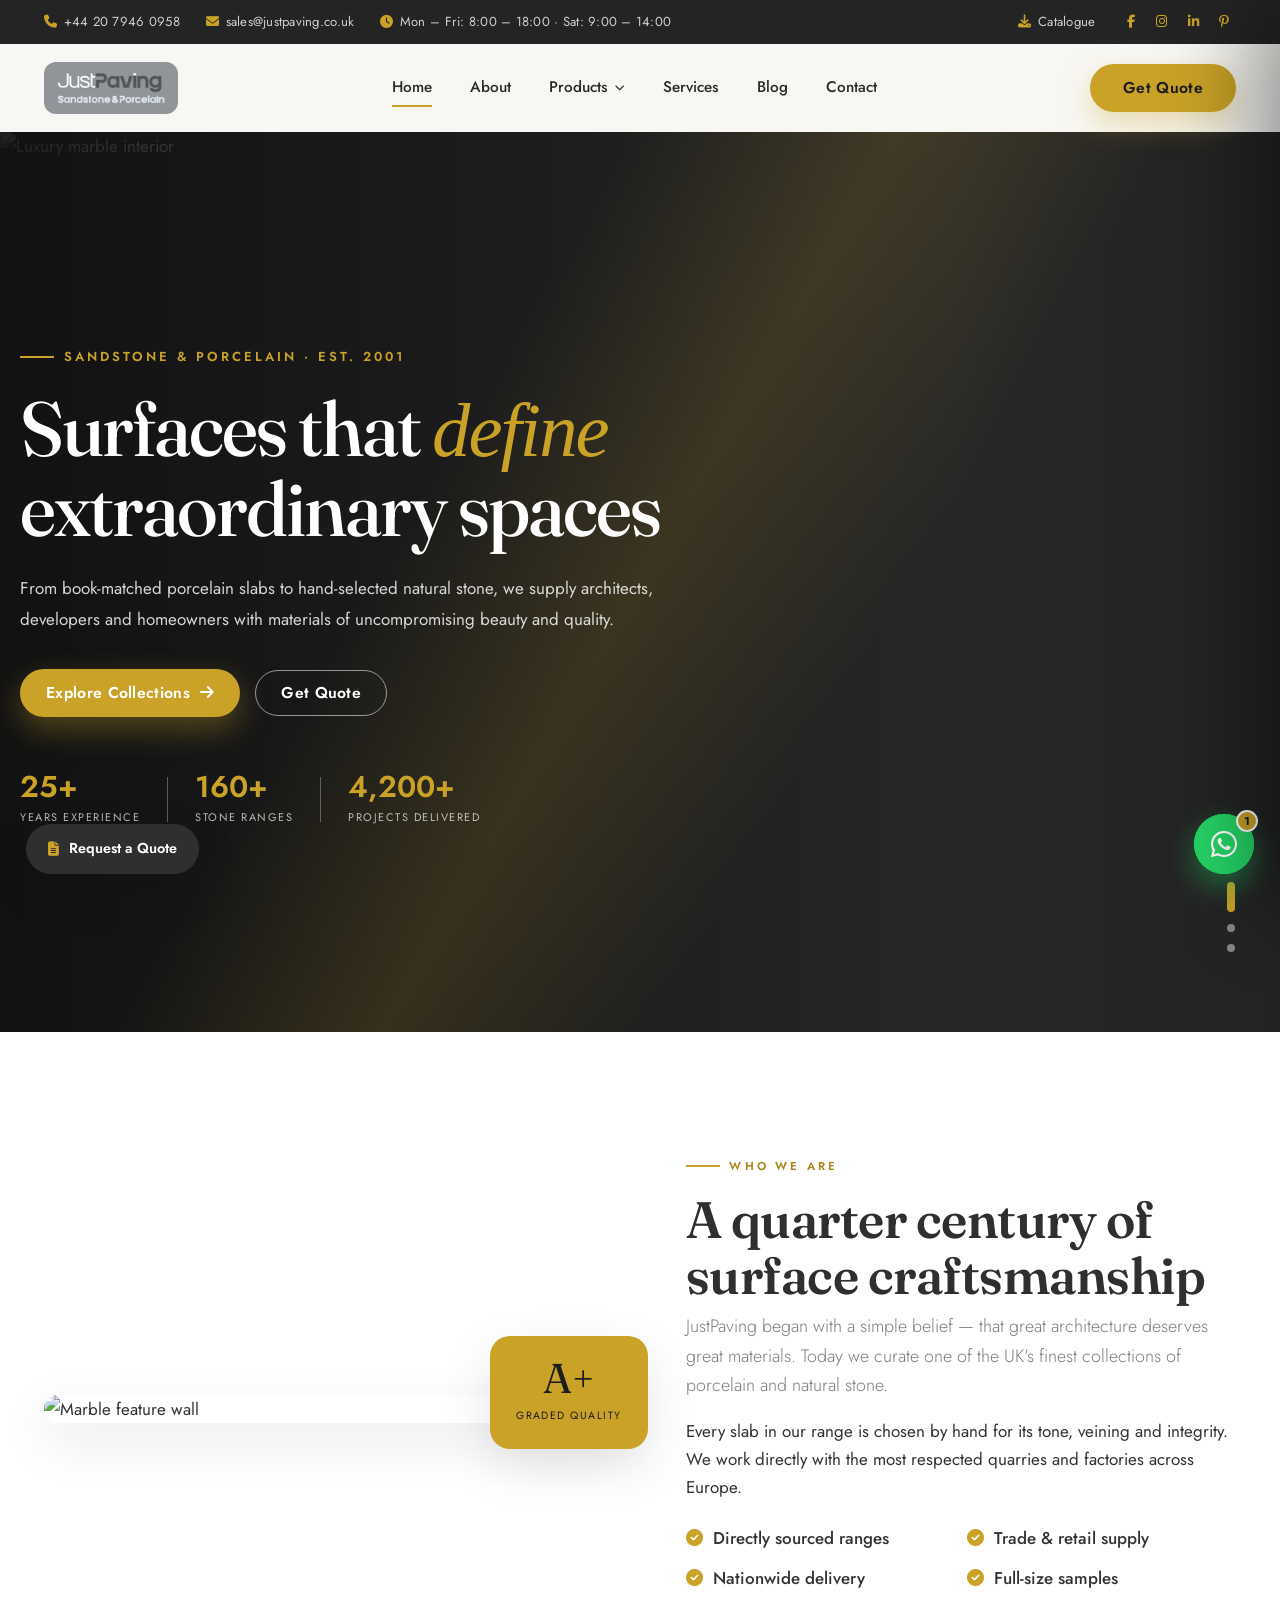
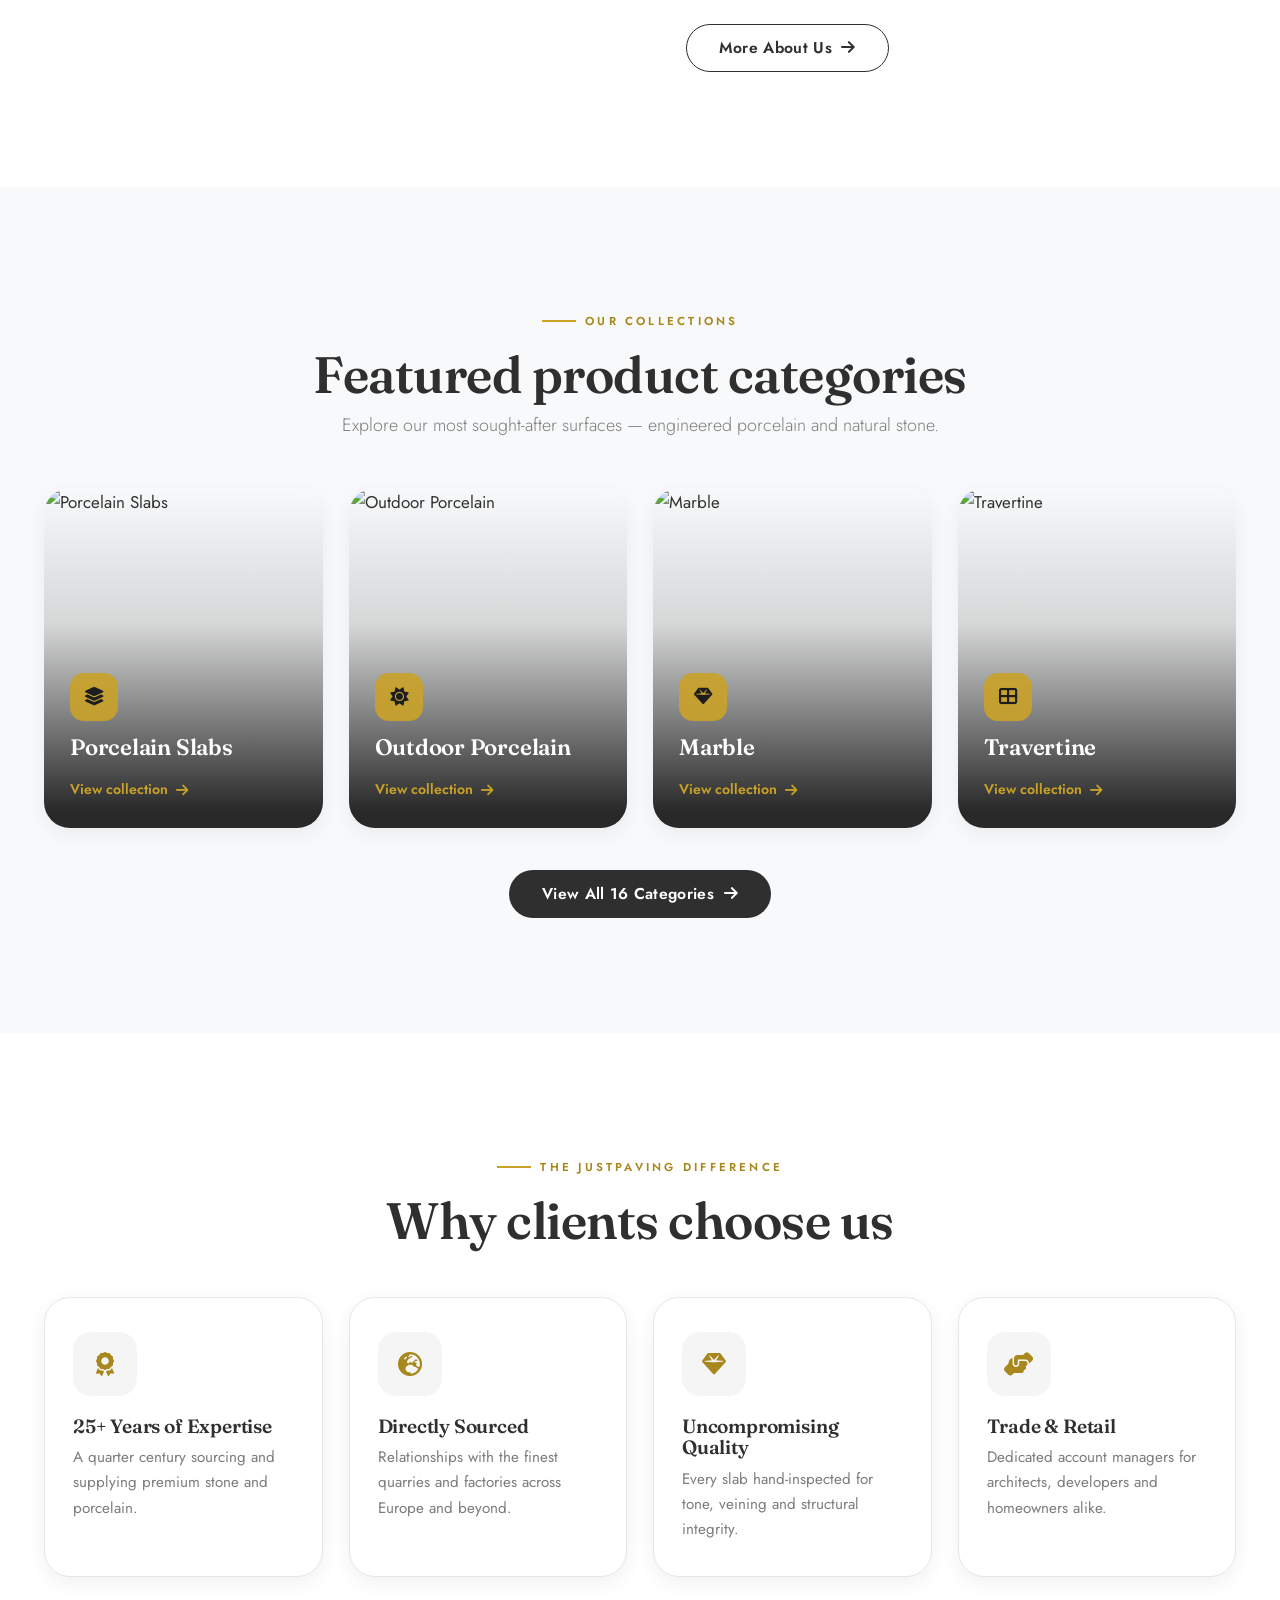
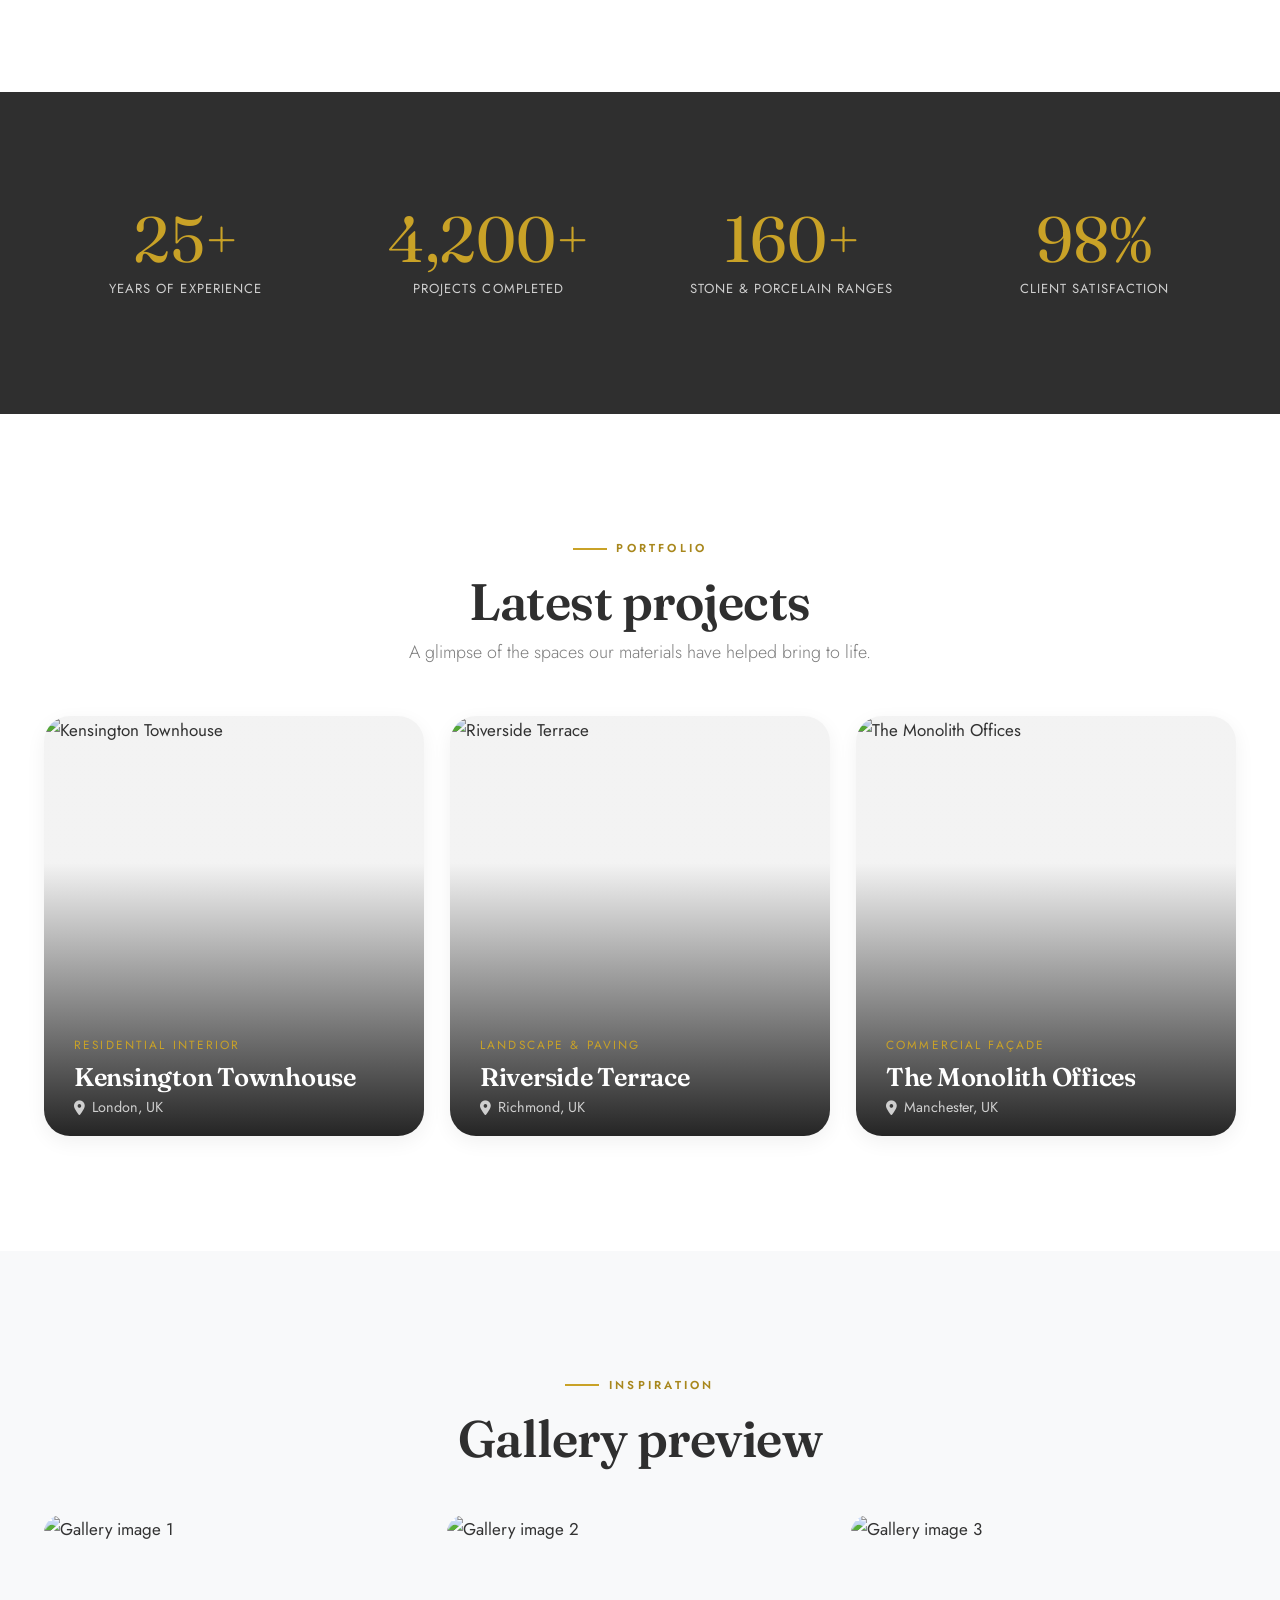
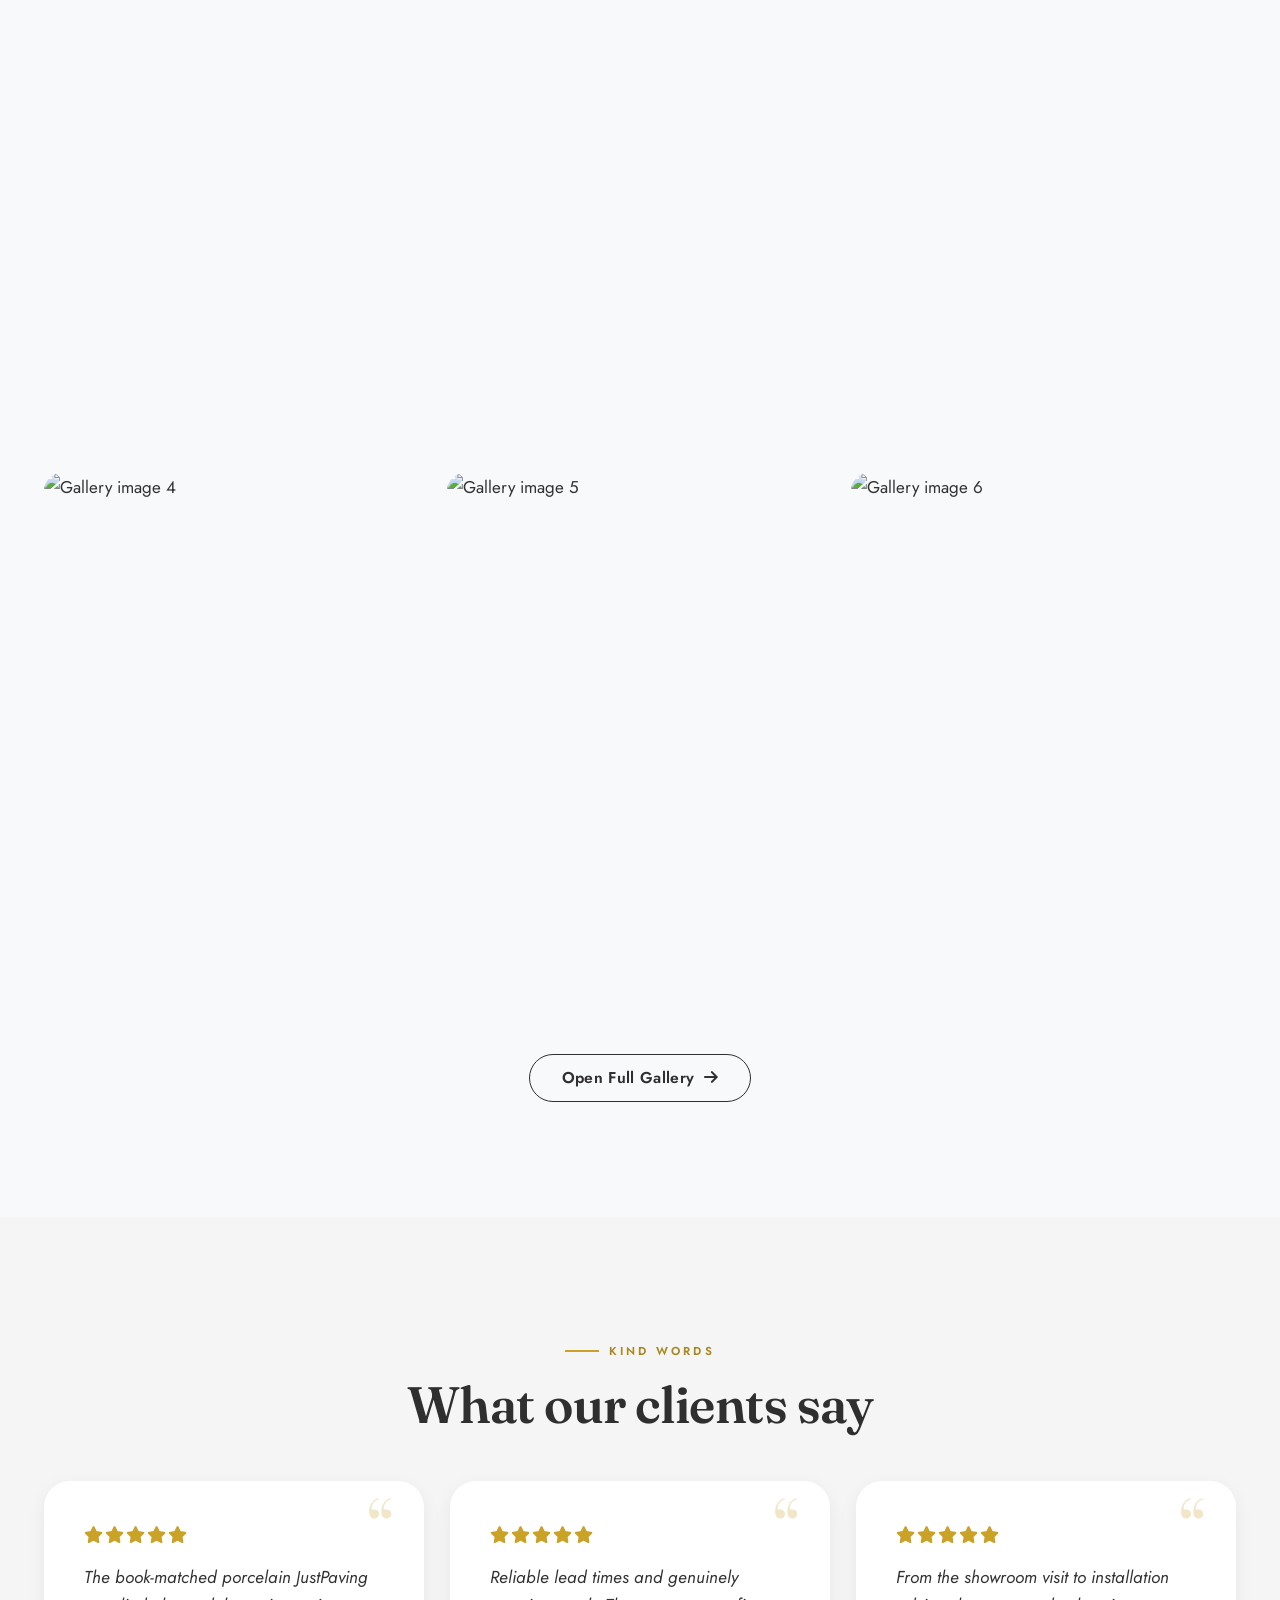
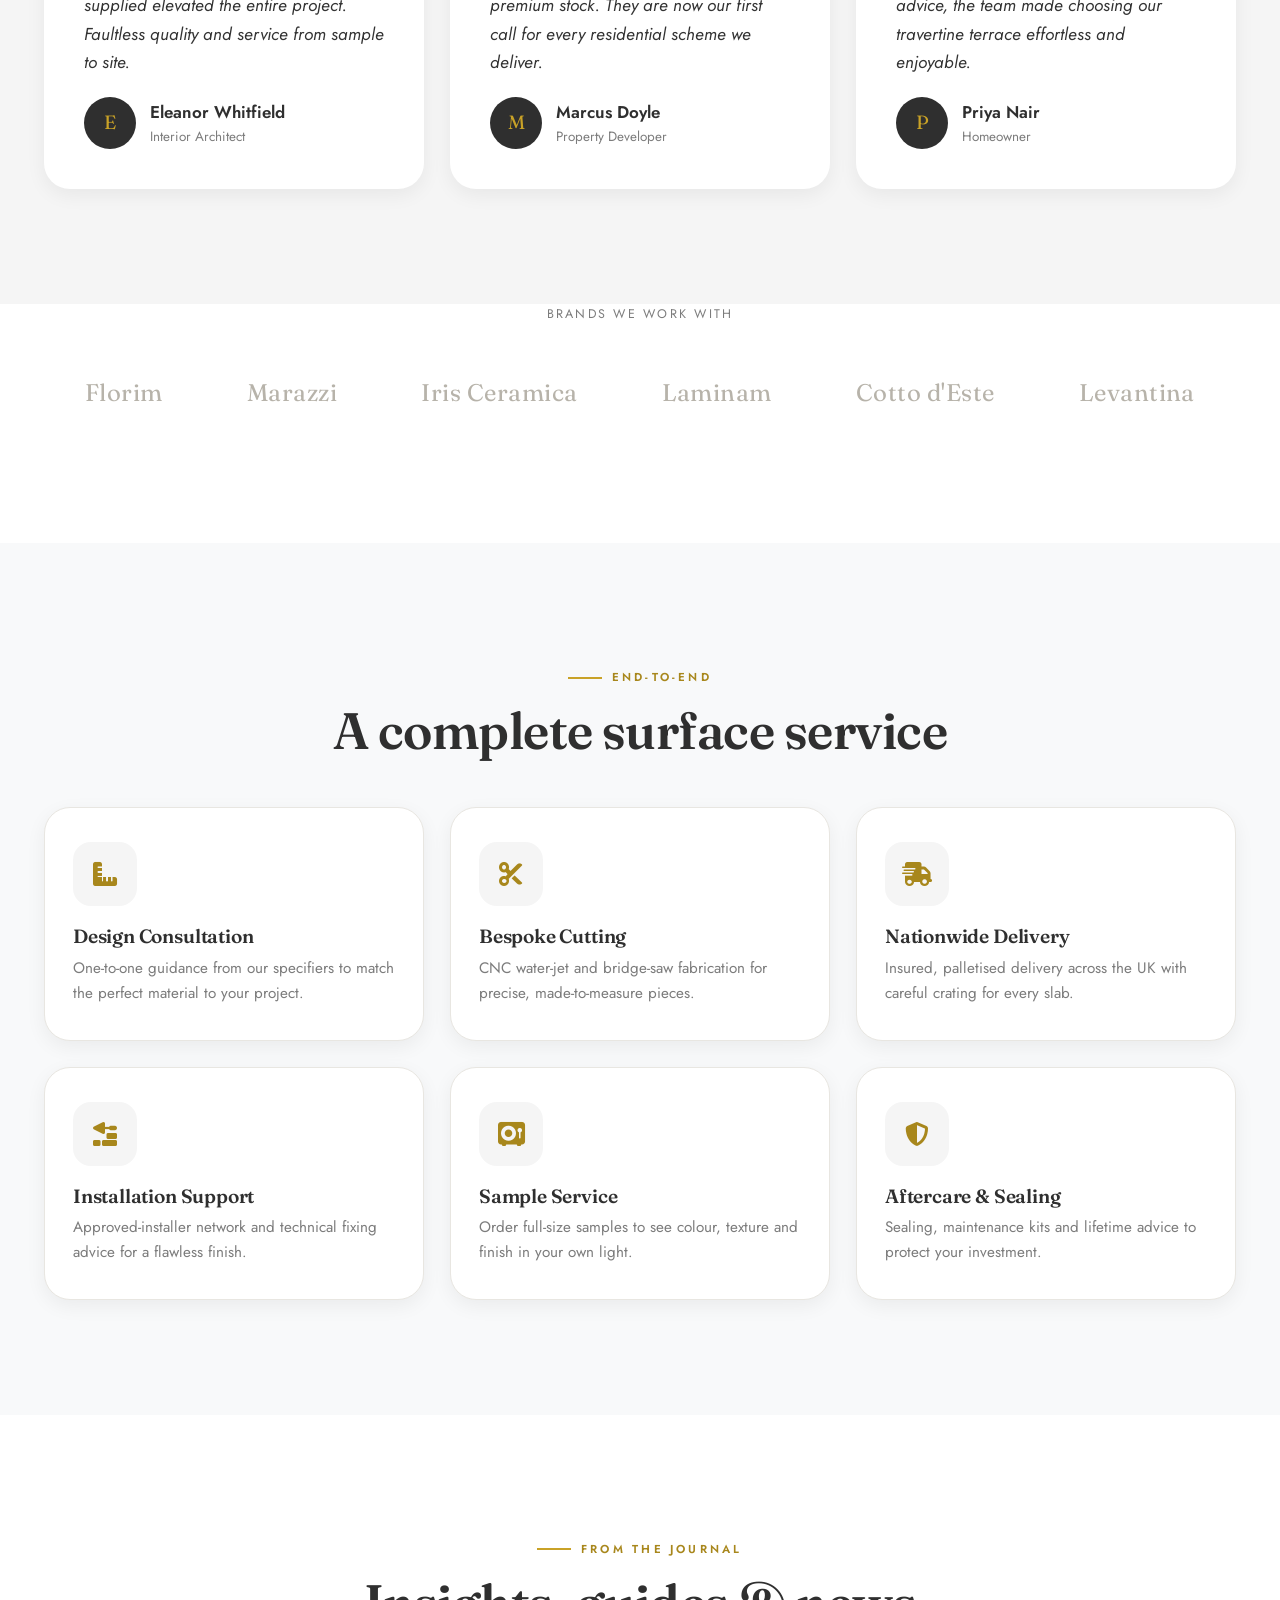
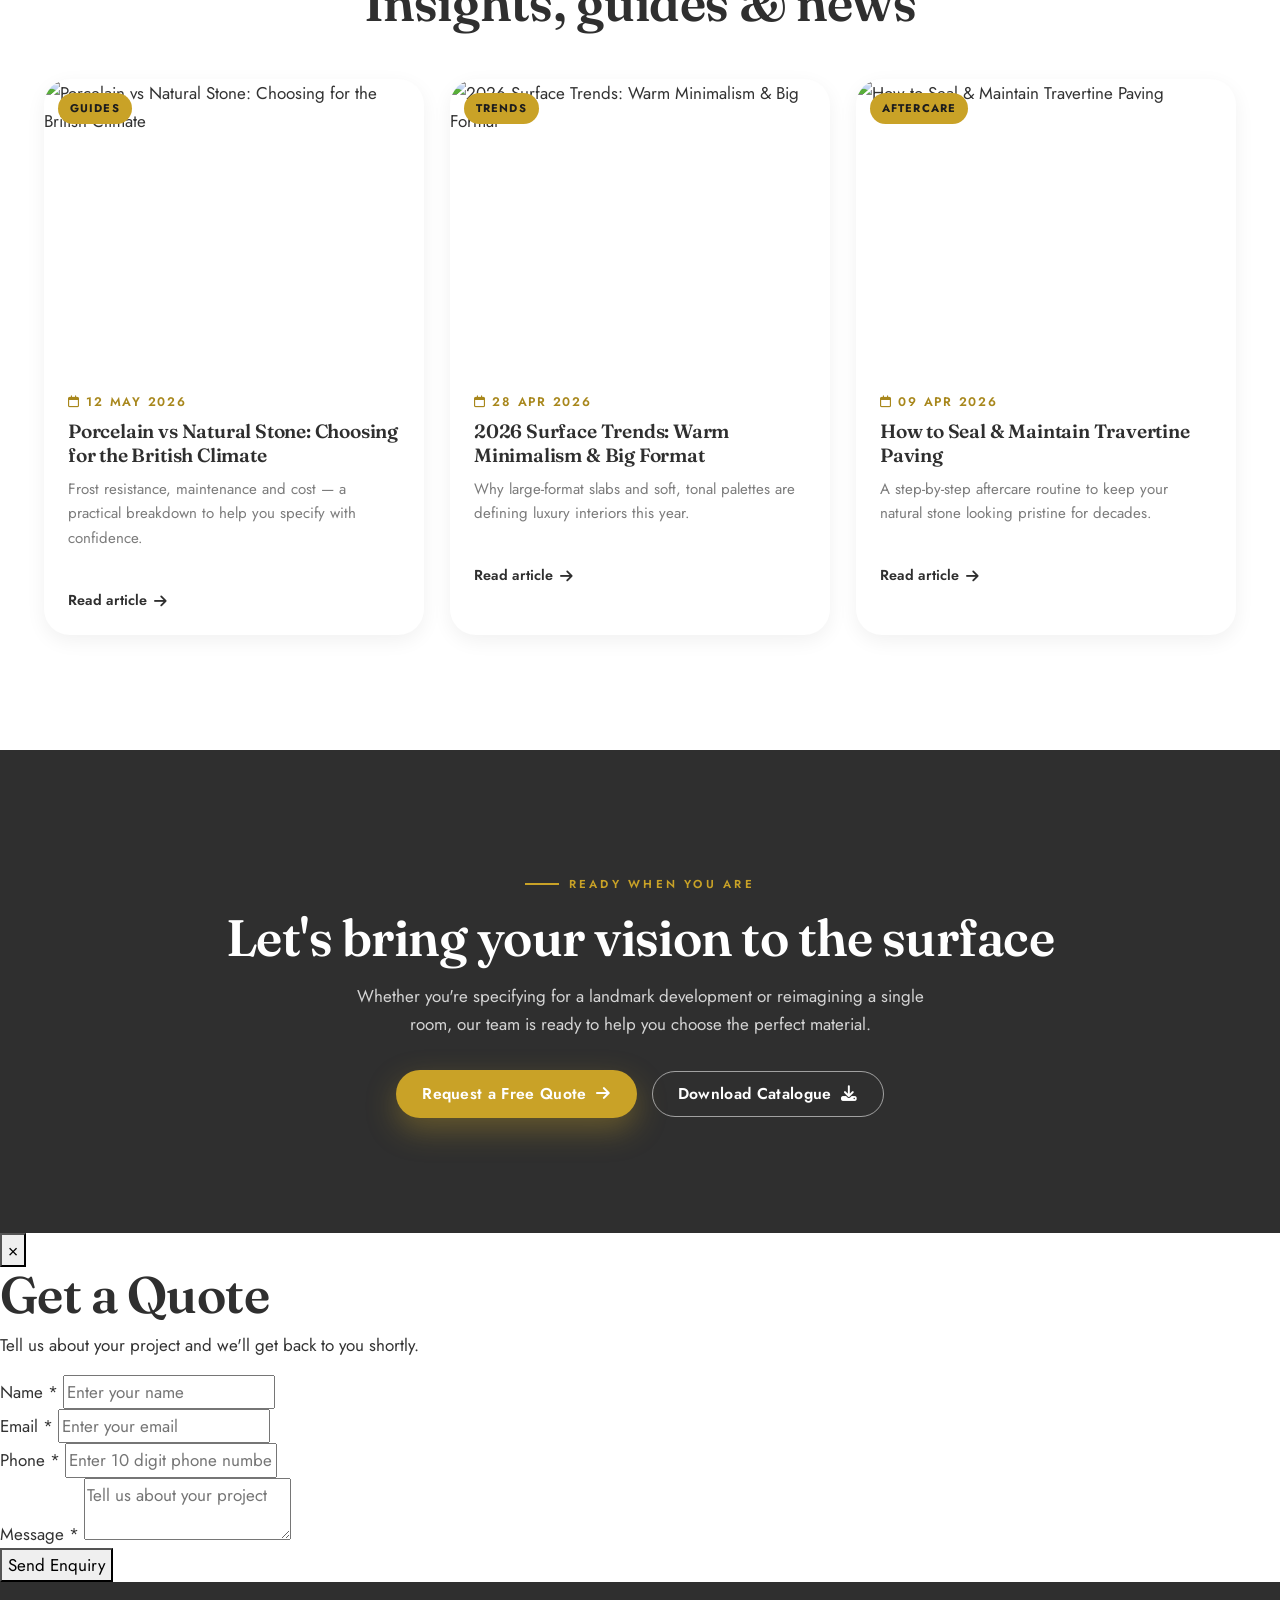
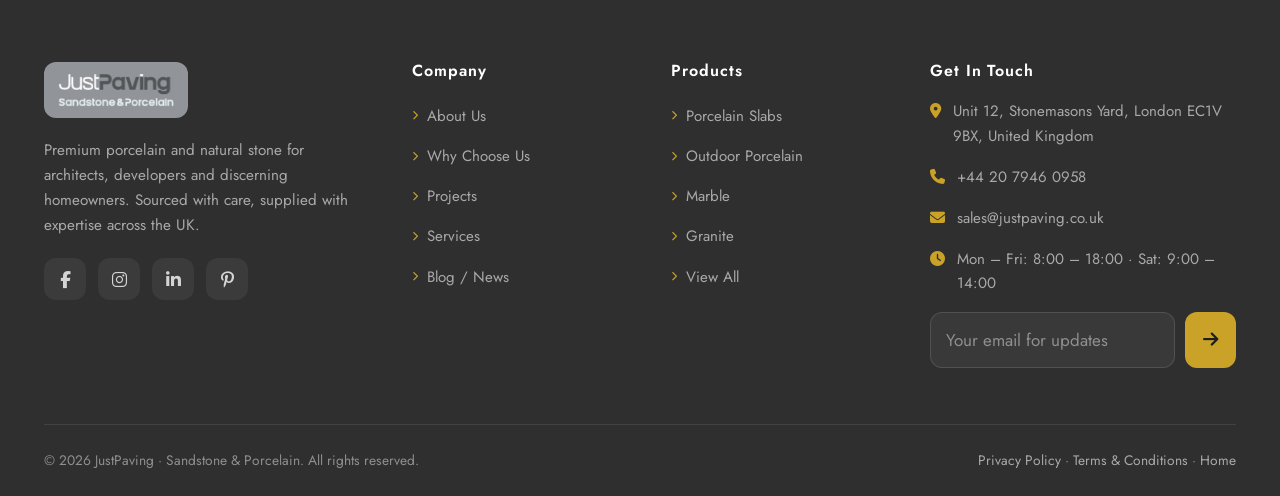
==== commit d31d579b: "Update index.html" ====
--- a/index.html
+++ b/index.html
@@ -549,42 +549,110 @@
 </section>
   
 <!---modal-->
-  <div id="quotePopup" class="popup-overlay">
-  <div class="quote-popup">
-    <button id="closeQuoteBtn" class="close-btn" type="button">&times;</button>
-
-    <h2>Get a Quote</h2>
-    <p class="popup-subtitle">Fill in your details and we will get back to you.</p>
-
-    <form id="quoteForm" novalidate>
-      <div class="form-group">
-        <label for="name">Name <span>*</span></label>
-        <input type="text" id="name" name="name" placeholder="Enter your name">
-        <small class="error" id="nameError"></small>
-      </div>
-
-      <div class="form-group">
-        <label for="email">Email <span>*</span></label>
-        <input type="email" id="email" name="email" placeholder="Enter your email">
-        <small class="error" id="emailError"></small>
-      </div>
-
-      <div class="form-group">
-        <label for="phone">Phone <span>*</span></label>
-        <input type="tel" id="phone" name="phone" placeholder="Enter your 10-digit phone number" maxlength="10" inputmode="numeric">
-        <small class="error" id="phoneError"></small>
-      </div>
-
-      <div class="form-group">
-        <label for="message">Message <span>*</span></label>
-        <textarea id="message" name="message" rows="4" placeholder="Tell us about your requirement"></textarea>
-        <small class="error" id="messageError"></small>
-      </div>
-
-      <button type="submit" class="submit-btn" id="submitBtn">Submit</button>
-      <div id="formMessage"></div>
-    </form>
-  </div>
+<!-- GET QUOTE POPUP -->
+
+<div class="popup-overlay" id="quotePopup">
+
+    <div class="quote-popup">
+
+        <button type="button" class="close-btn" id="closeQuote">
+            &times;
+        </button>
+
+        <h2>Get a Quote</h2>
+
+        <p class="popup-subtitle">
+            Tell us about your project and we'll get back to you shortly.
+        </p>
+
+        <form id="quoteForm" action="send-mail.php" method="POST">
+
+            <div class="form-group">
+
+                <label>
+                    Name <span>*</span>
+                </label>
+
+                <input
+                    type="text"
+                    name="name"
+                    id="quoteName"
+                    placeholder="Enter your name"
+                    required
+                >
+
+                <span class="error" id="nameError"></span>
+
+            </div>
+
+
+            <div class="form-group">
+
+                <label>
+                    Email <span>*</span>
+                </label>
+
+                <input
+                    type="email"
+                    name="email"
+                    id="quoteEmail"
+                    placeholder="Enter your email"
+                    required
+                >
+
+                <span class="error" id="emailError"></span>
+
+            </div>
+
+
+            <div class="form-group">
+
+                <label>
+                    Phone <span>*</span>
+                </label>
+
+                <input
+                    type="tel"
+                    name="phone"
+                    id="quotePhone"
+                    placeholder="Enter 10 digit phone number"
+                    maxlength="10"
+                    required
+                >
+
+                <span class="error" id="phoneError"></span>
+
+            </div>
+
+
+            <div class="form-group">
+
+                <label>
+                    Message <span>*</span>
+                </label>
+
+                <textarea
+                    name="message"
+                    id="quoteMessage"
+                    placeholder="Tell us about your project"
+                    required
+                ></textarea>
+
+                <span class="error" id="messageError"></span>
+
+            </div>
+
+
+            <button type="submit" class="submit-btn" id="quoteSubmit">
+                Send Enquiry
+            </button>
+
+            <div id="formMessage"></div>
+
+        </form>
+
+    </div>
+
 </div>
 
   <!--modal end-->
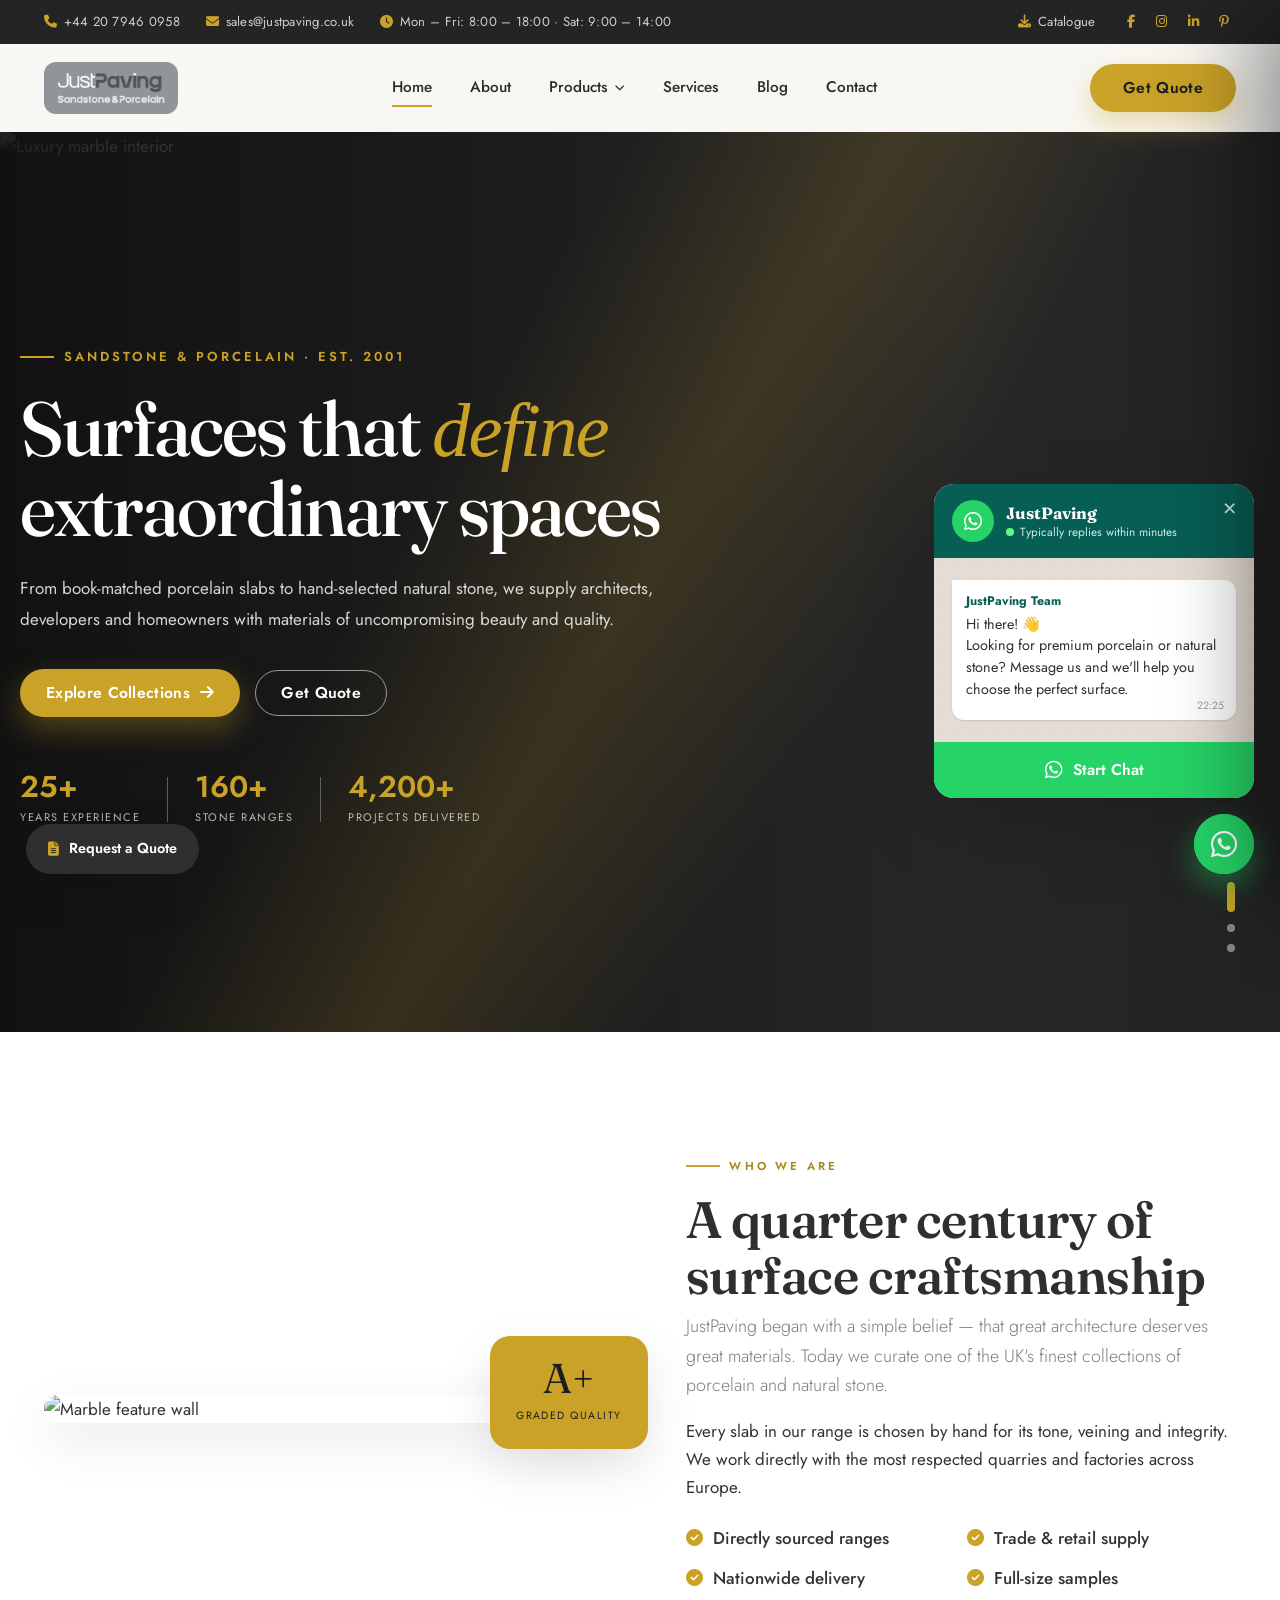
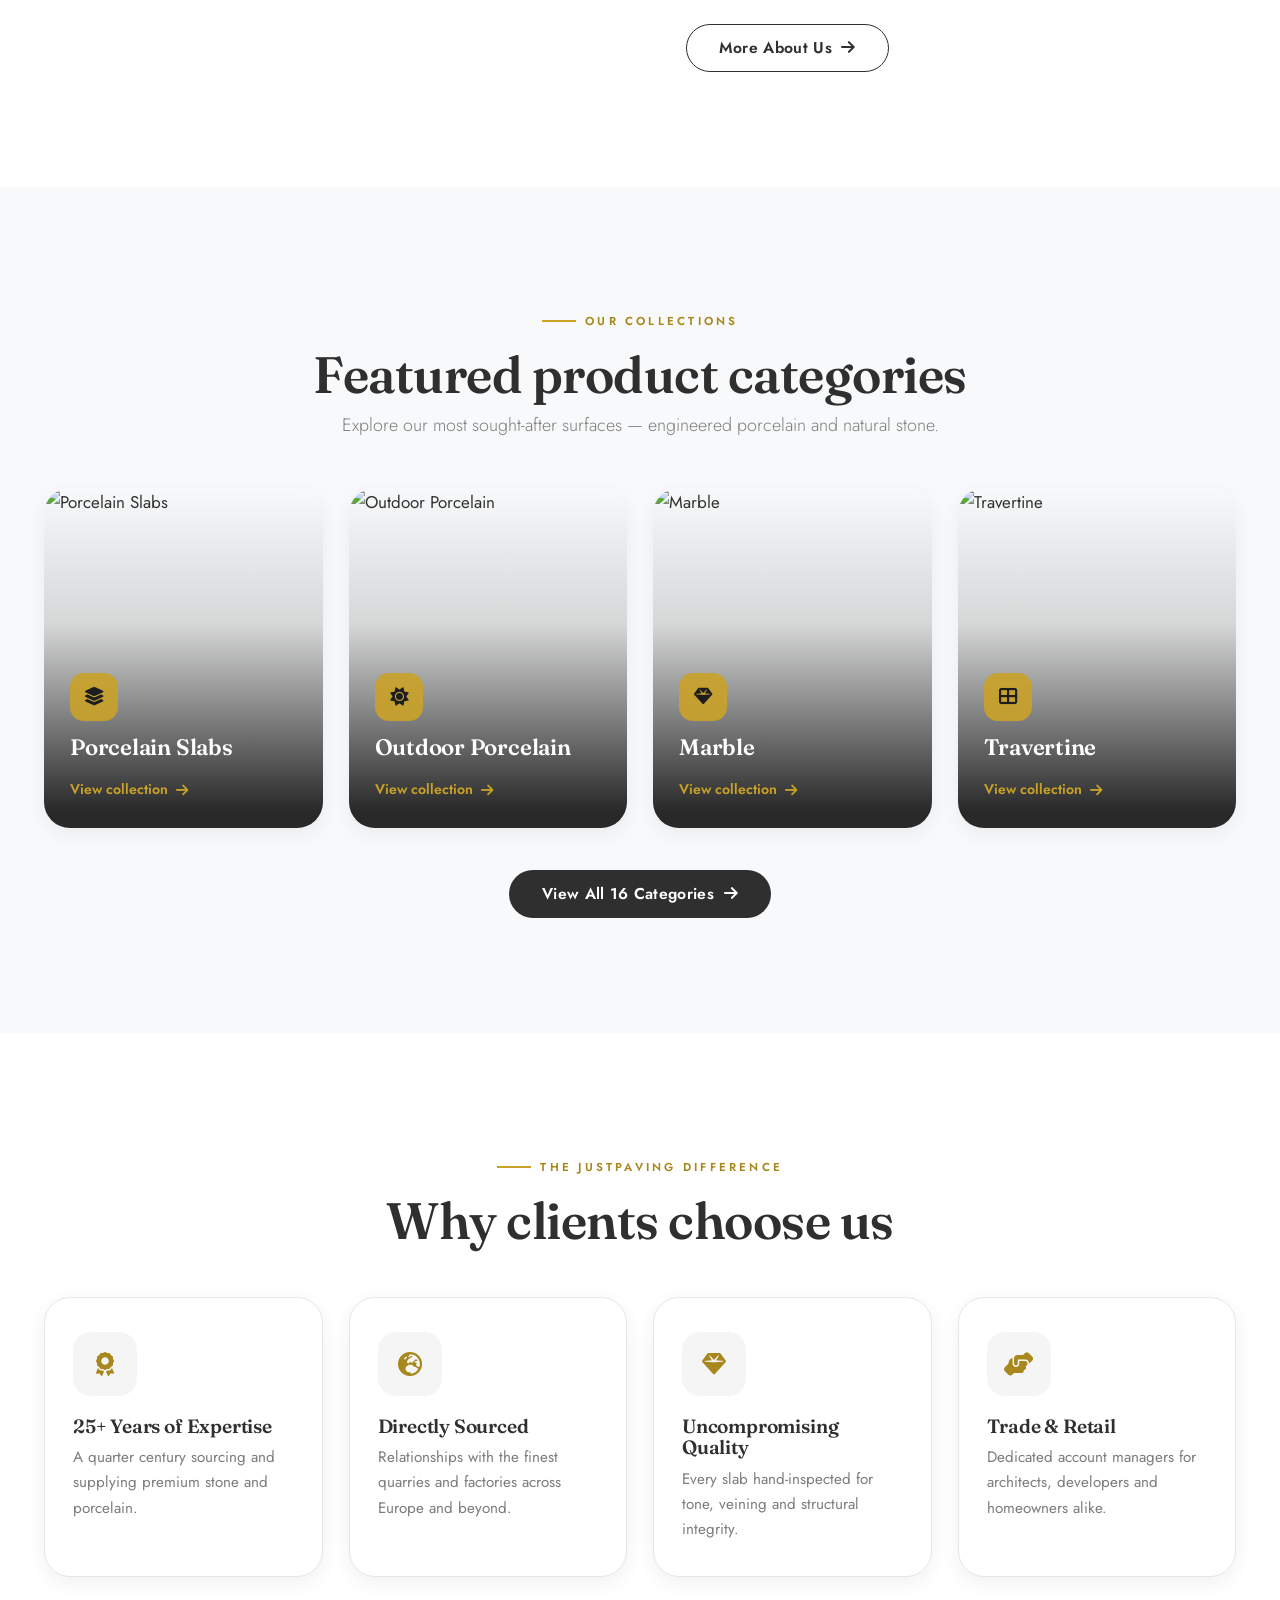
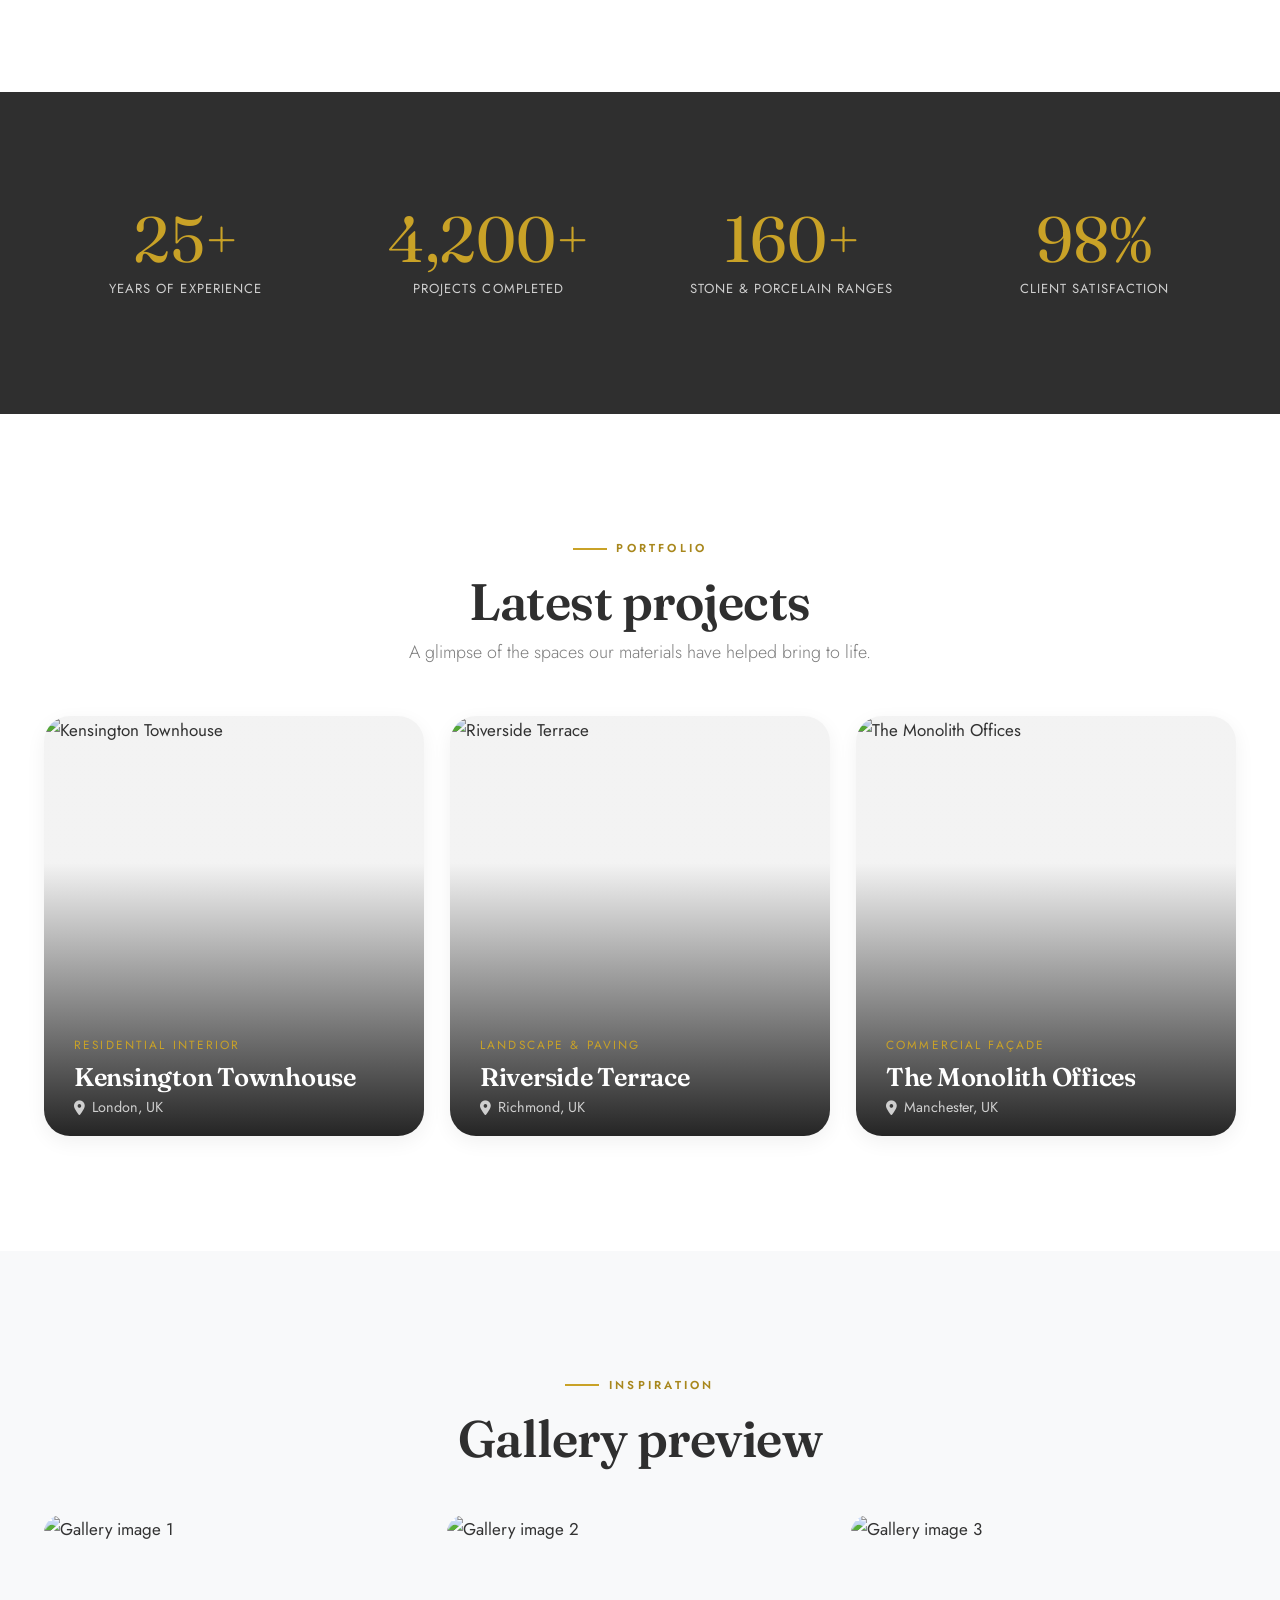
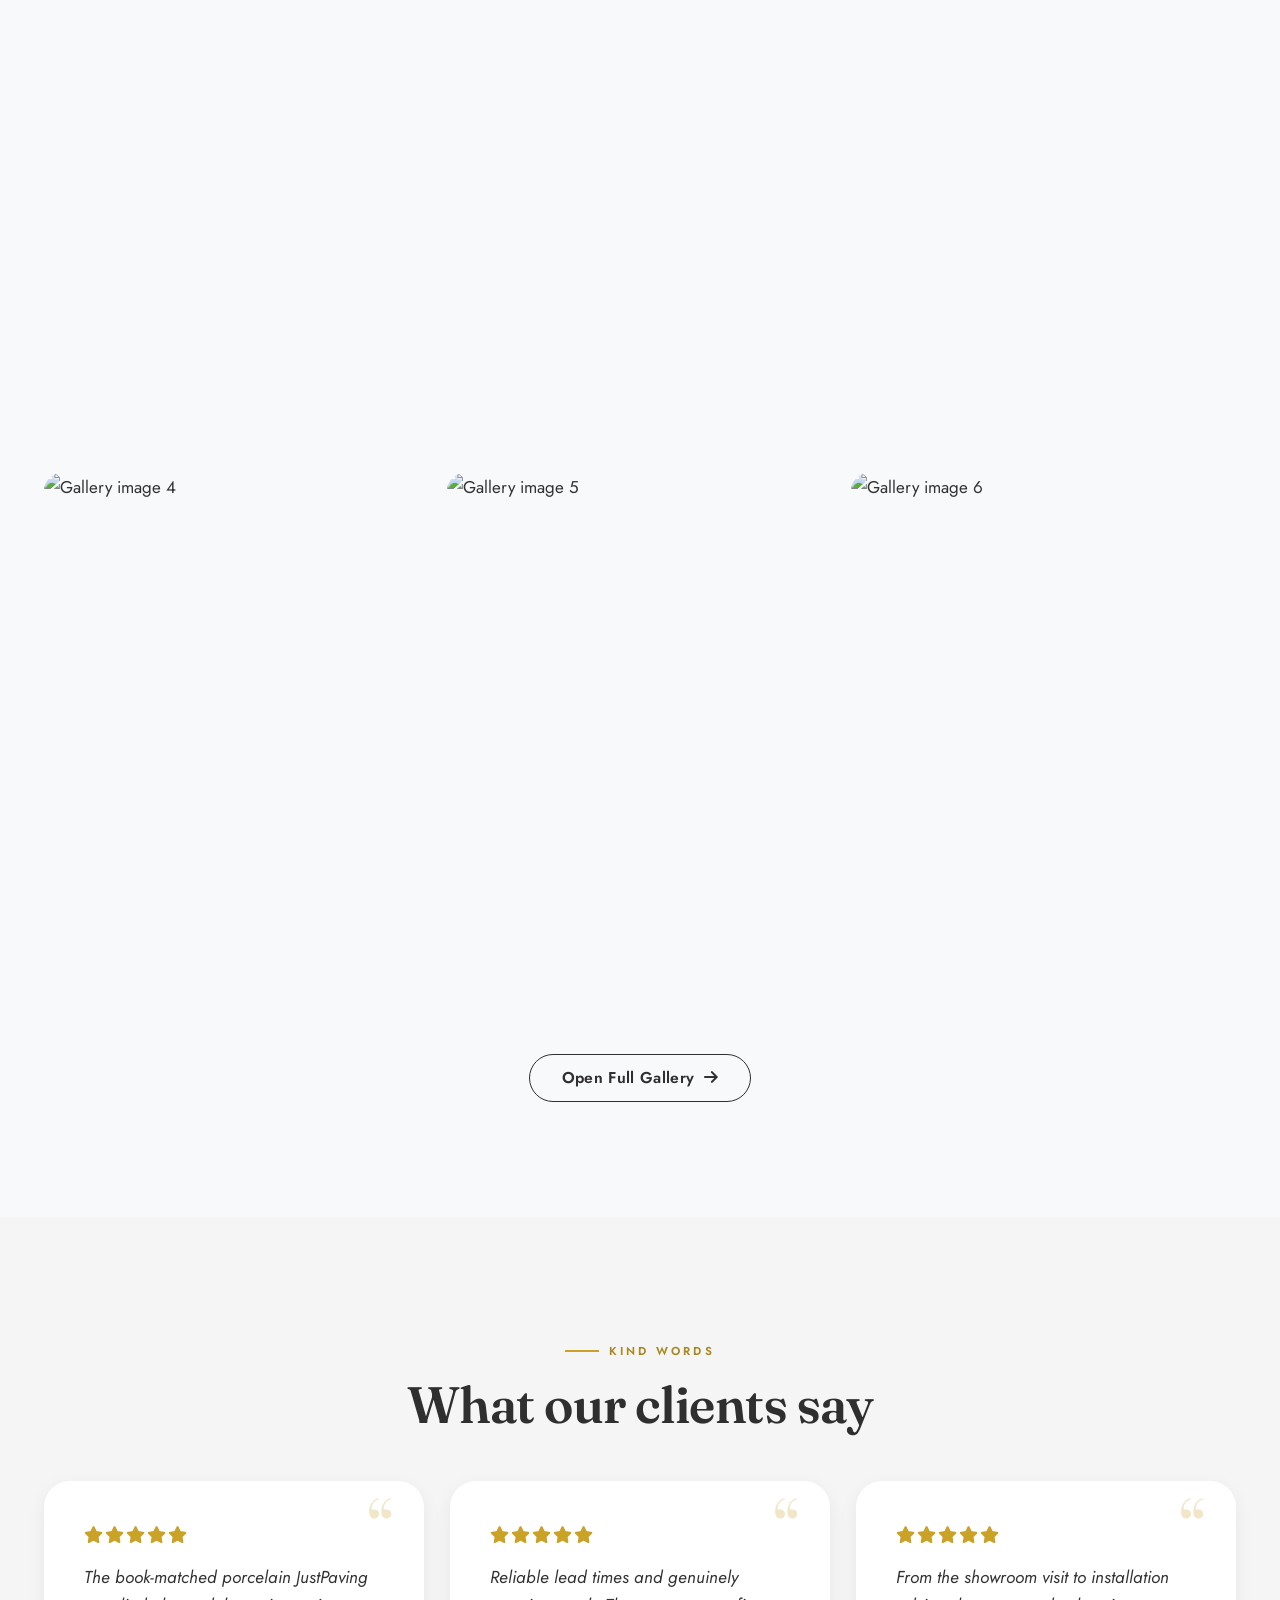
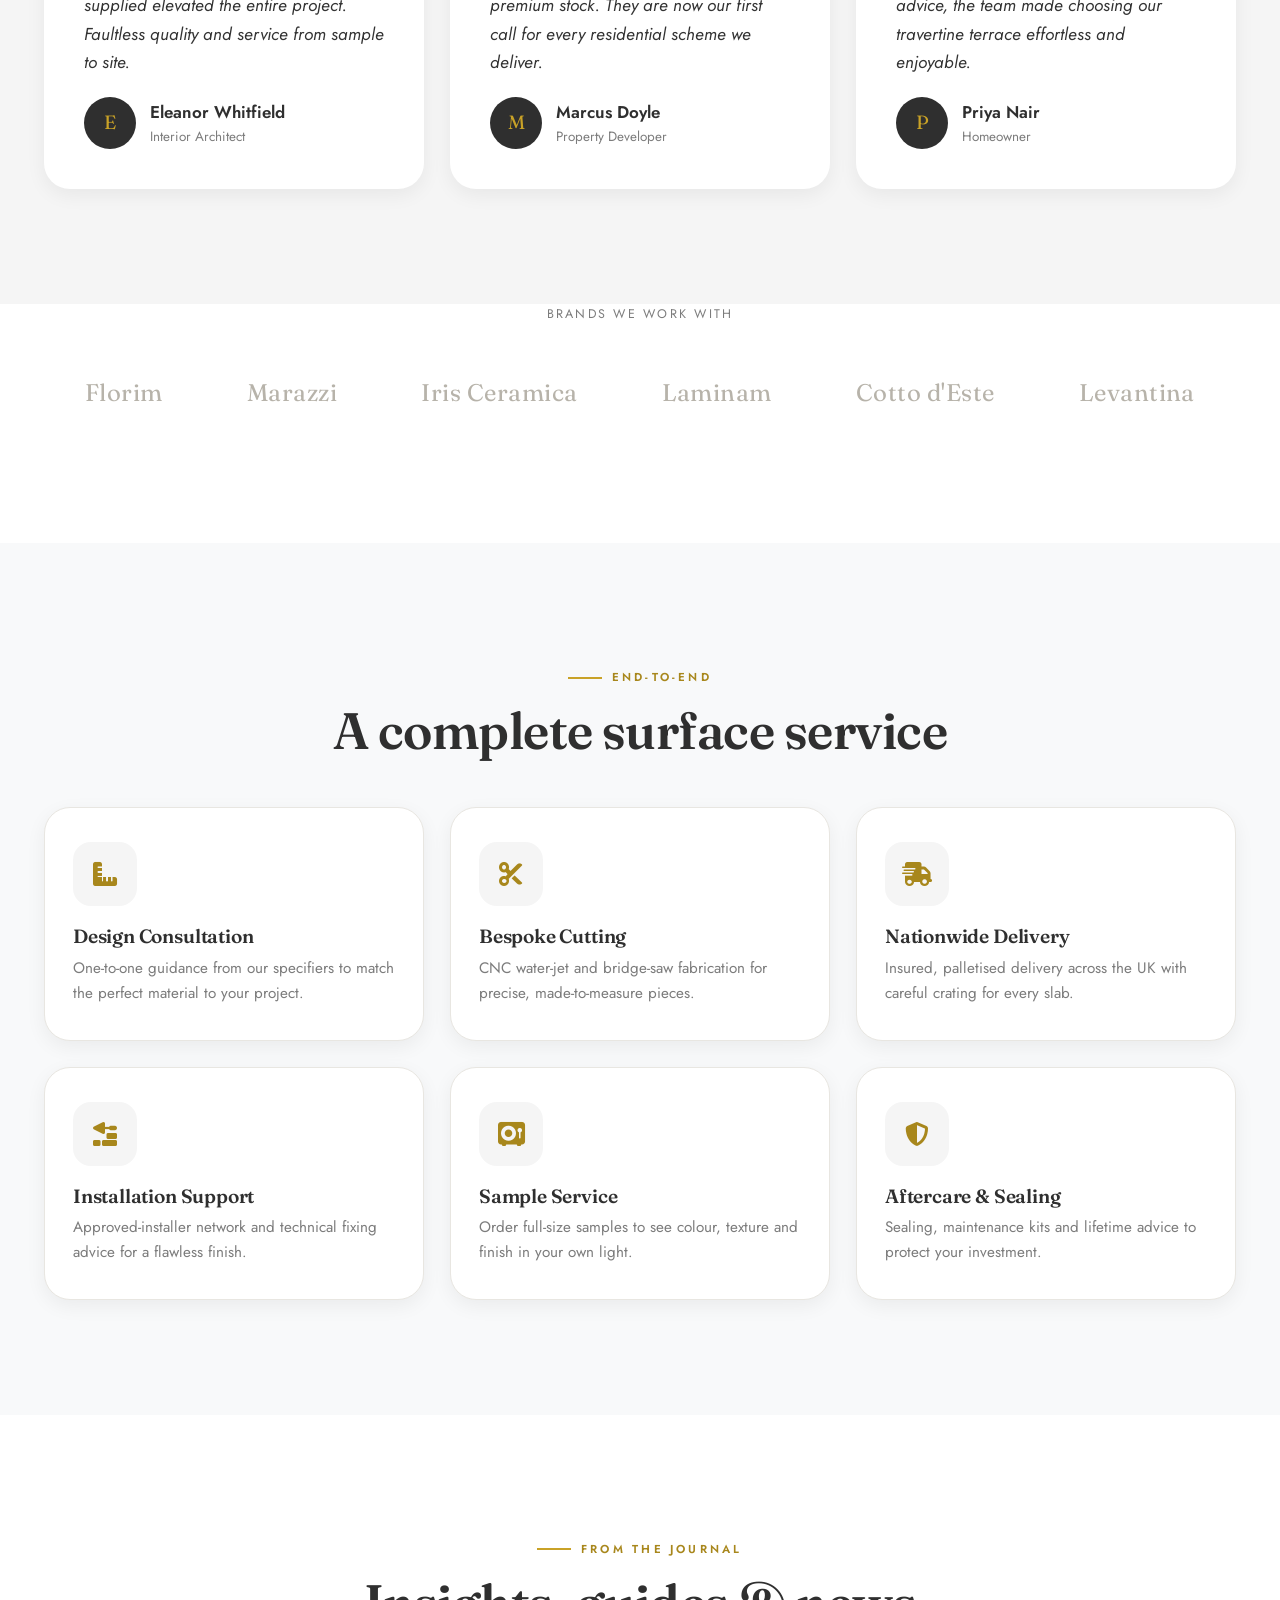
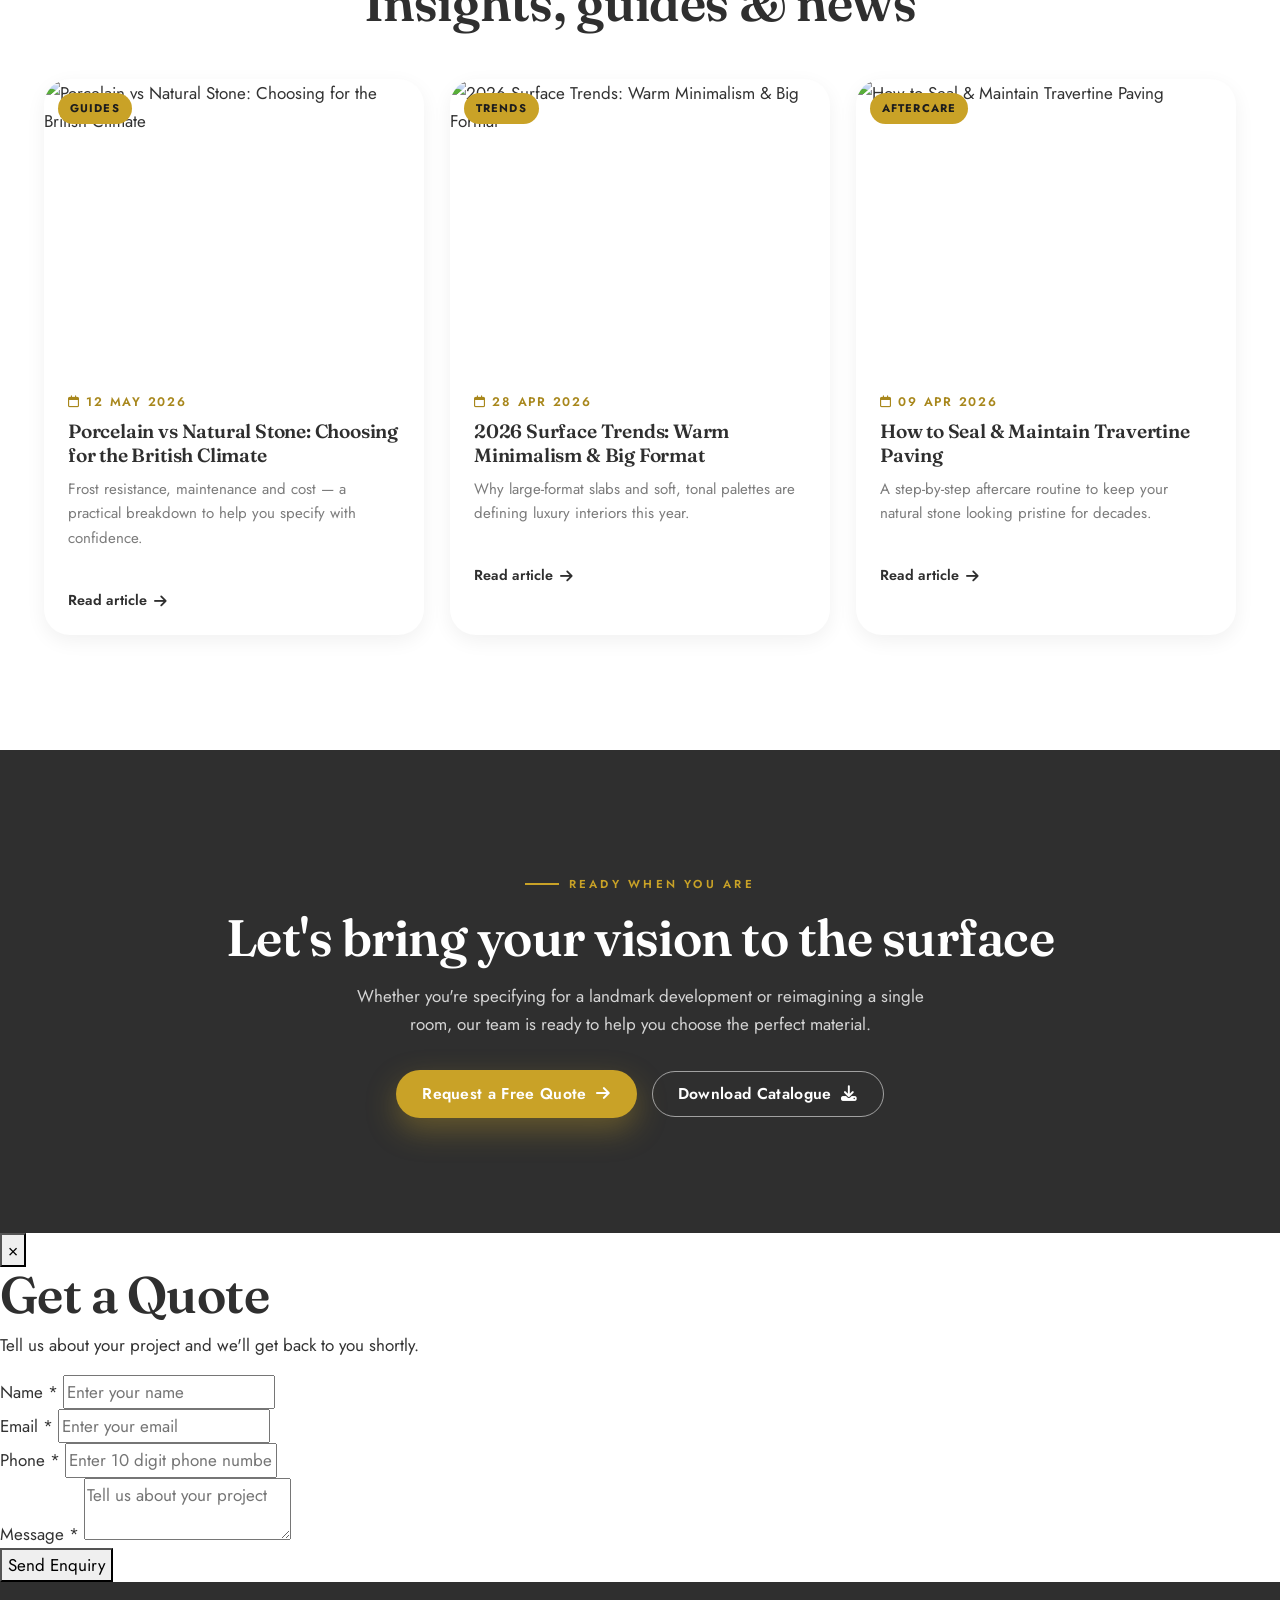
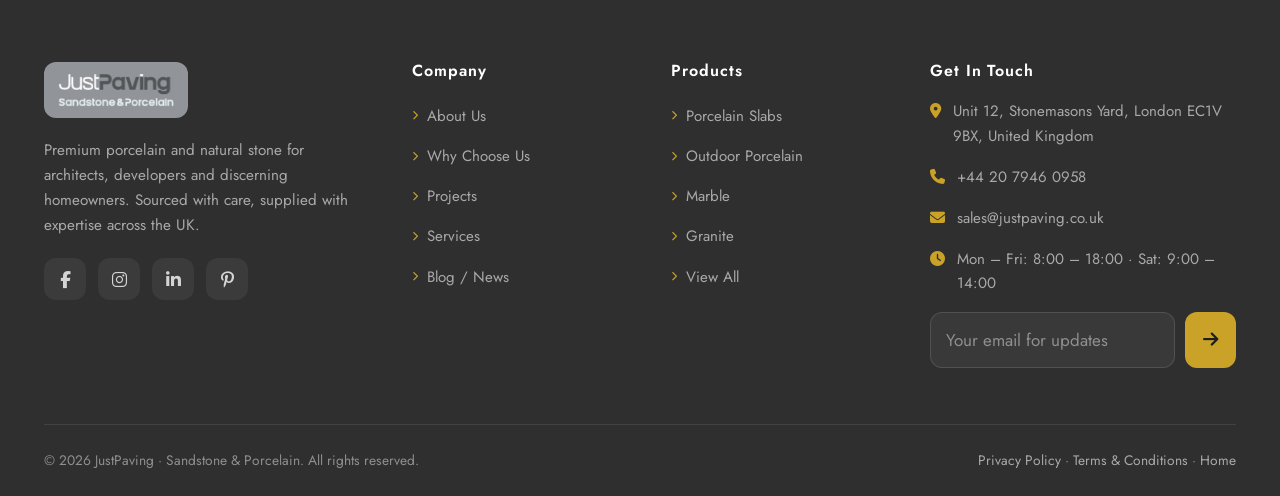
==== commit 0a271884: "Replace openQuoteBtn with navQuoteBtn button" ====
--- a/index.html
+++ b/index.html
@@ -79,7 +79,10 @@
   </ul></nav>
   <div class="nav-actions">
     
-    <button type="button" class="btn btn-gold d-none d-sm-inline-flex" id="openQuoteBtn" >Get Quote</button>
+
+    <button type="button" class="btn btn-gold d-none d-sm-inline-flex" id="navQuoteBtn">
+    Get Quote
+</button>
     <button class="burger" id="burger" aria-label="Open menu"><i class="fa-solid fa-bars"></i></button>
   </div>
 </div></header>
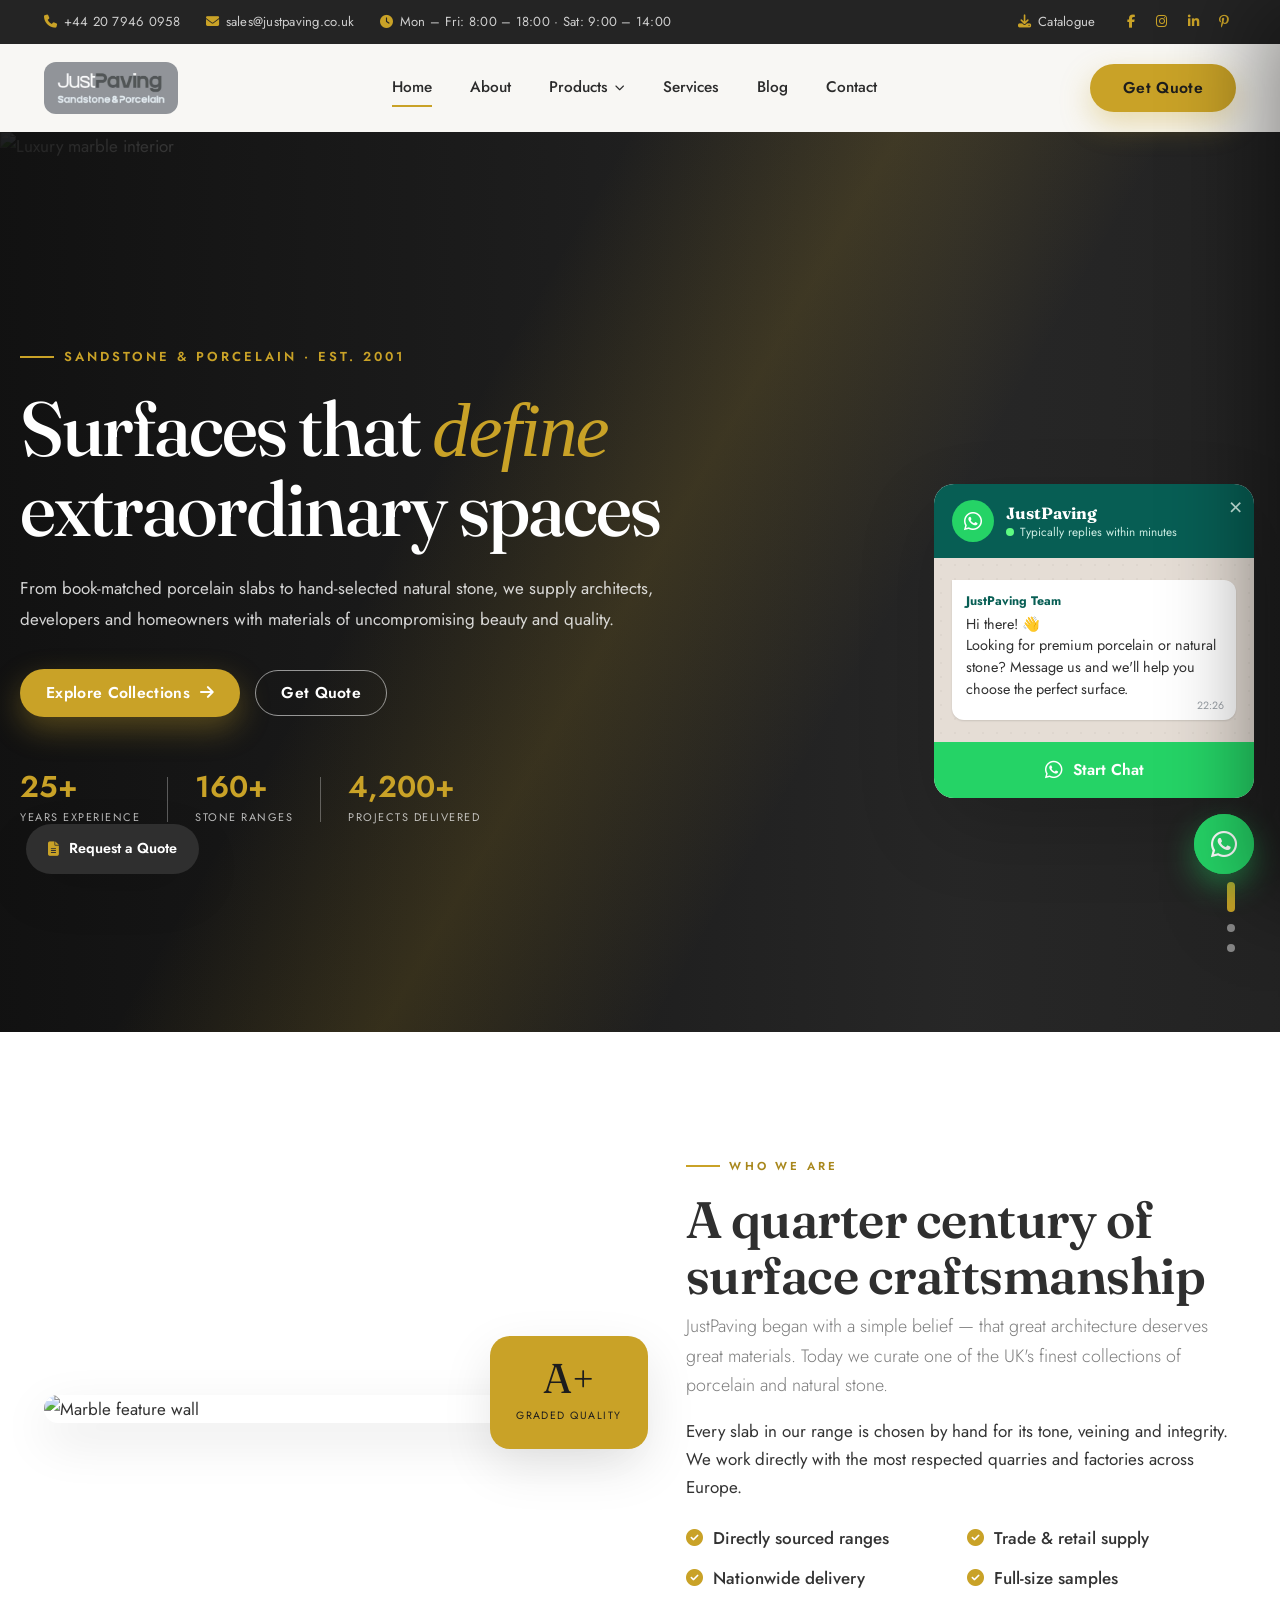
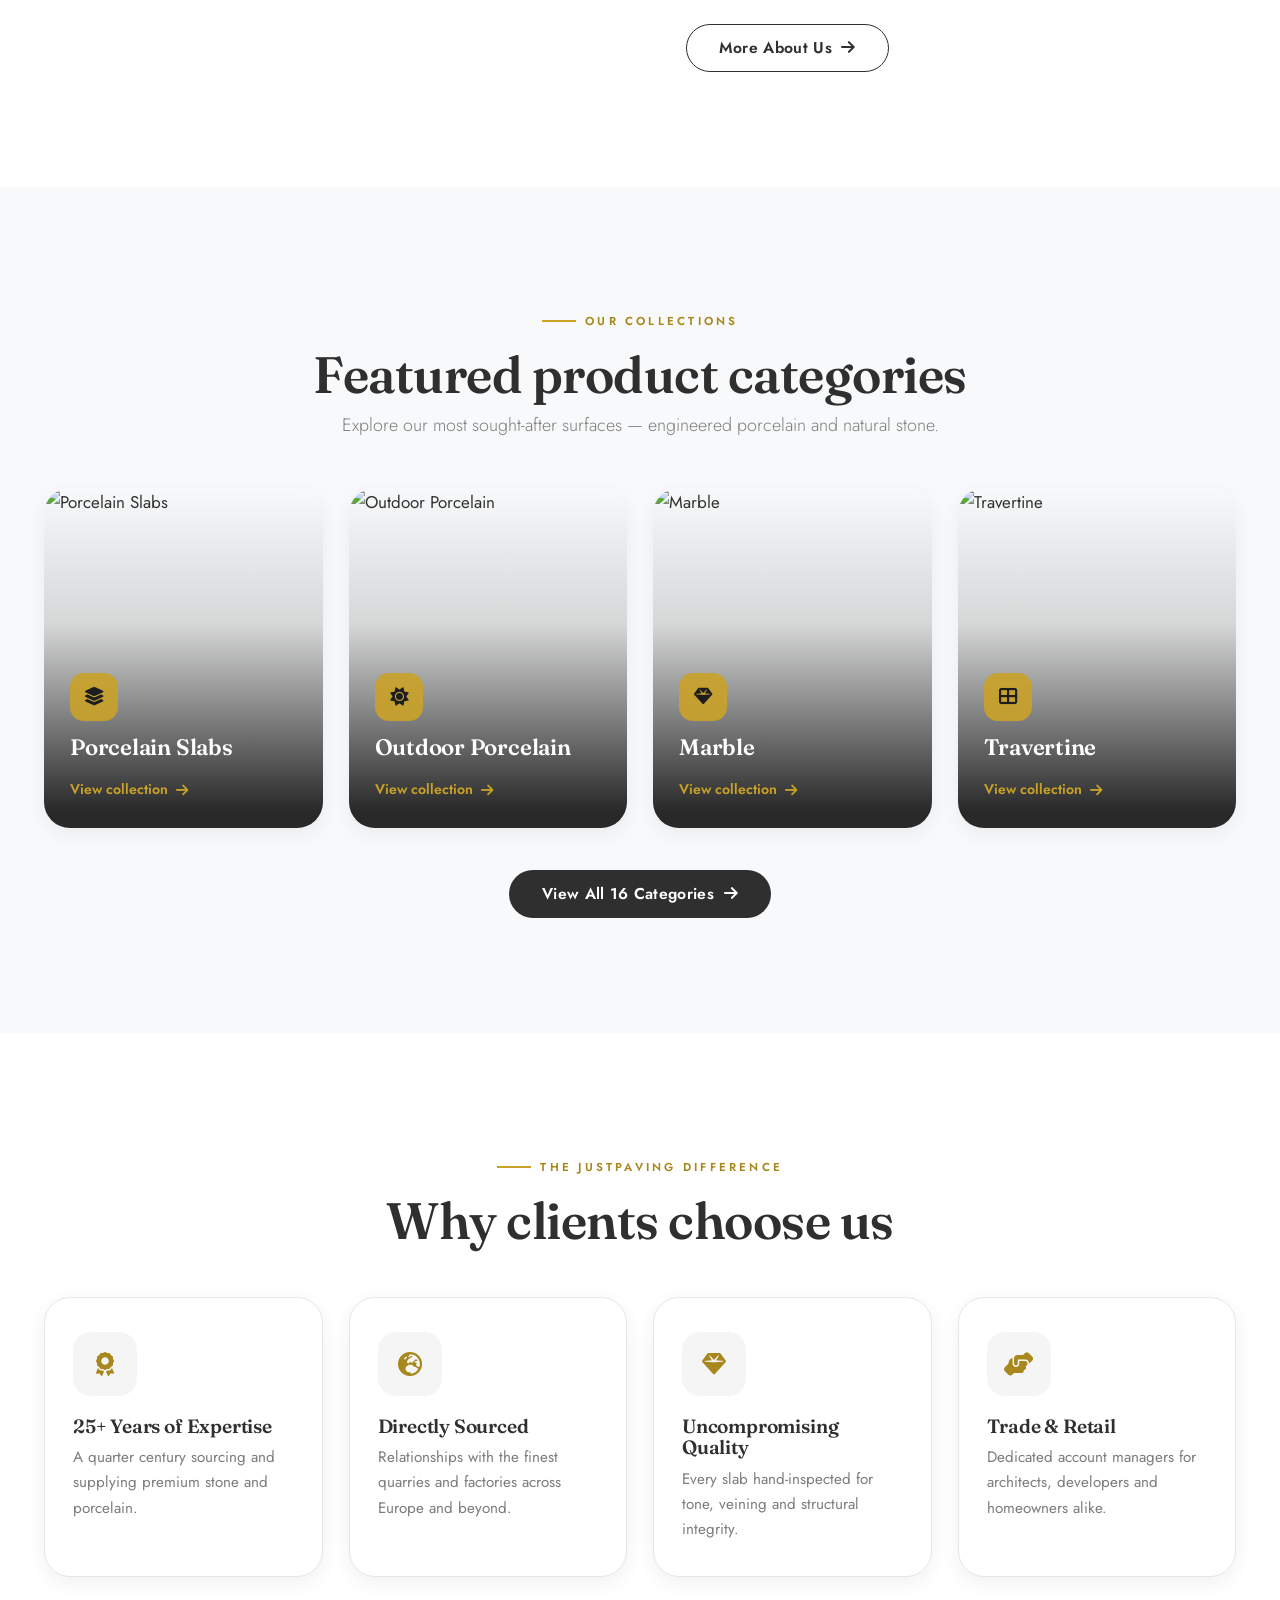
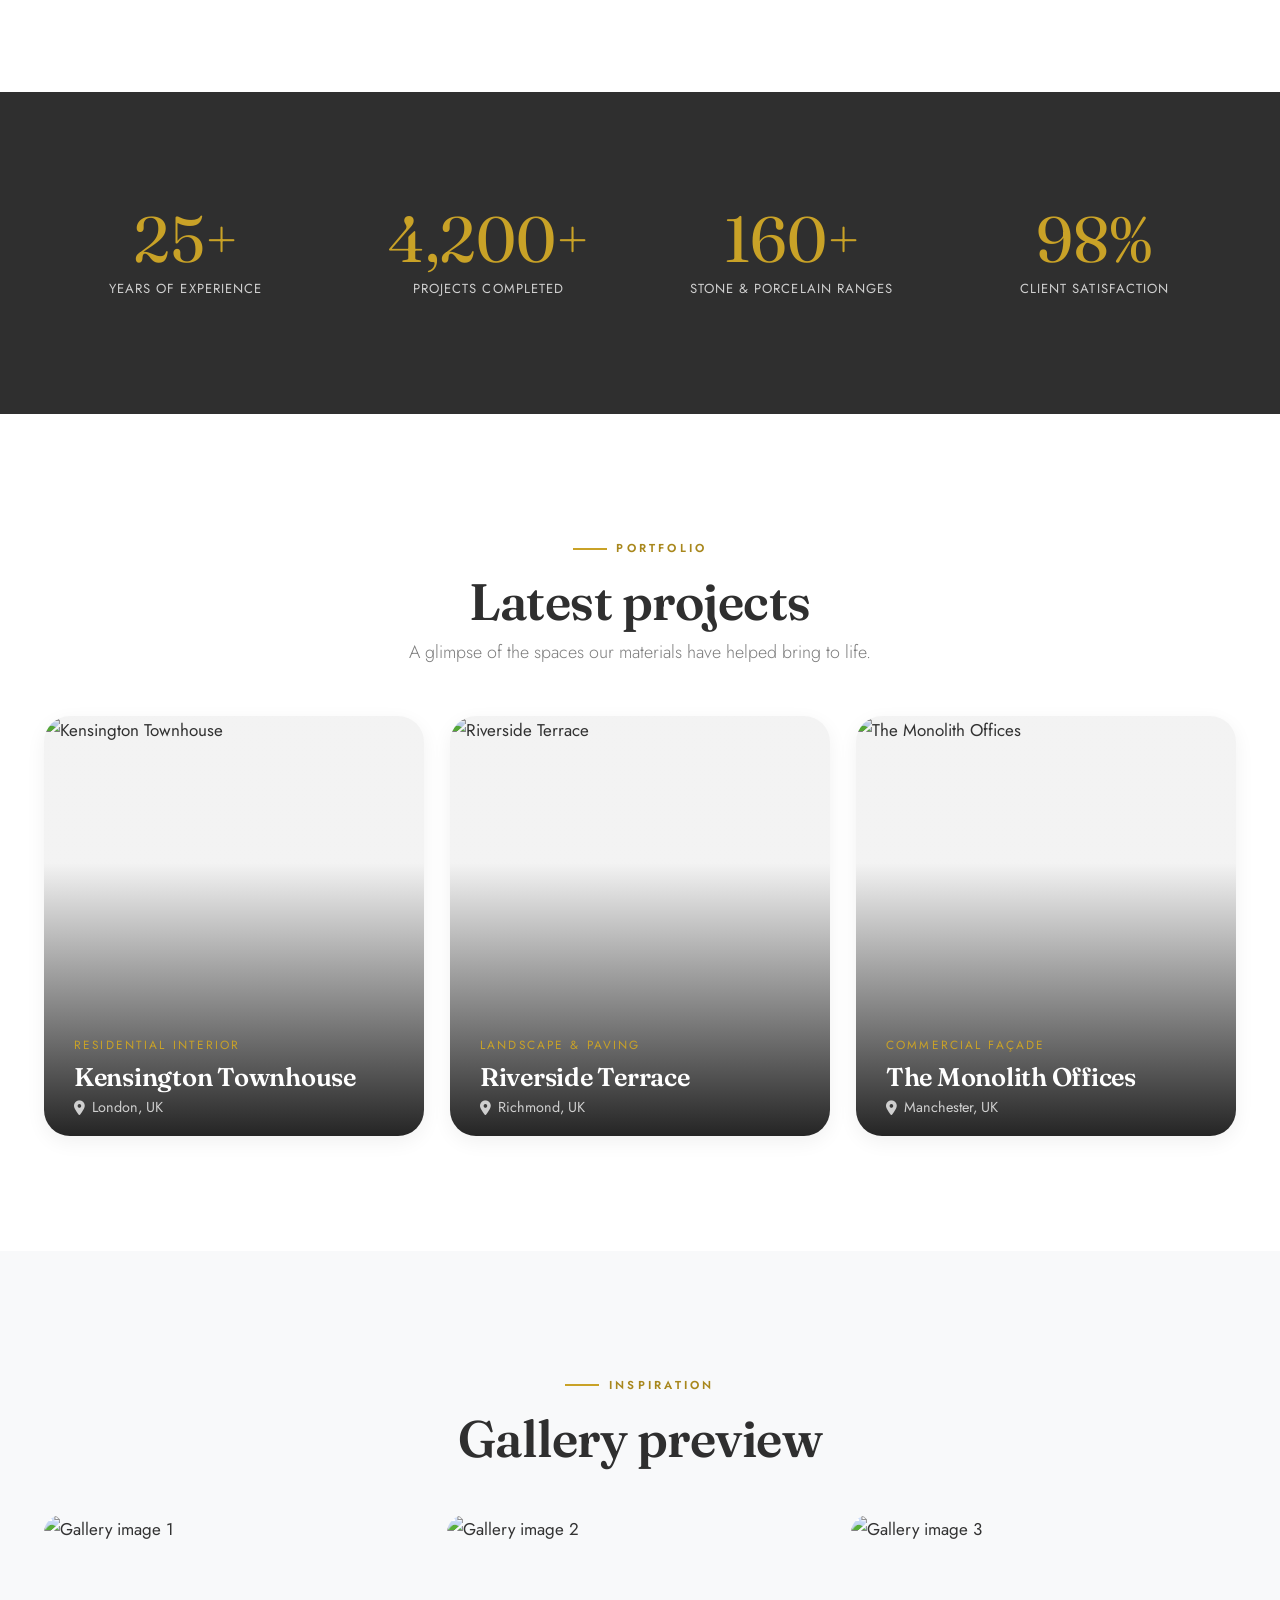
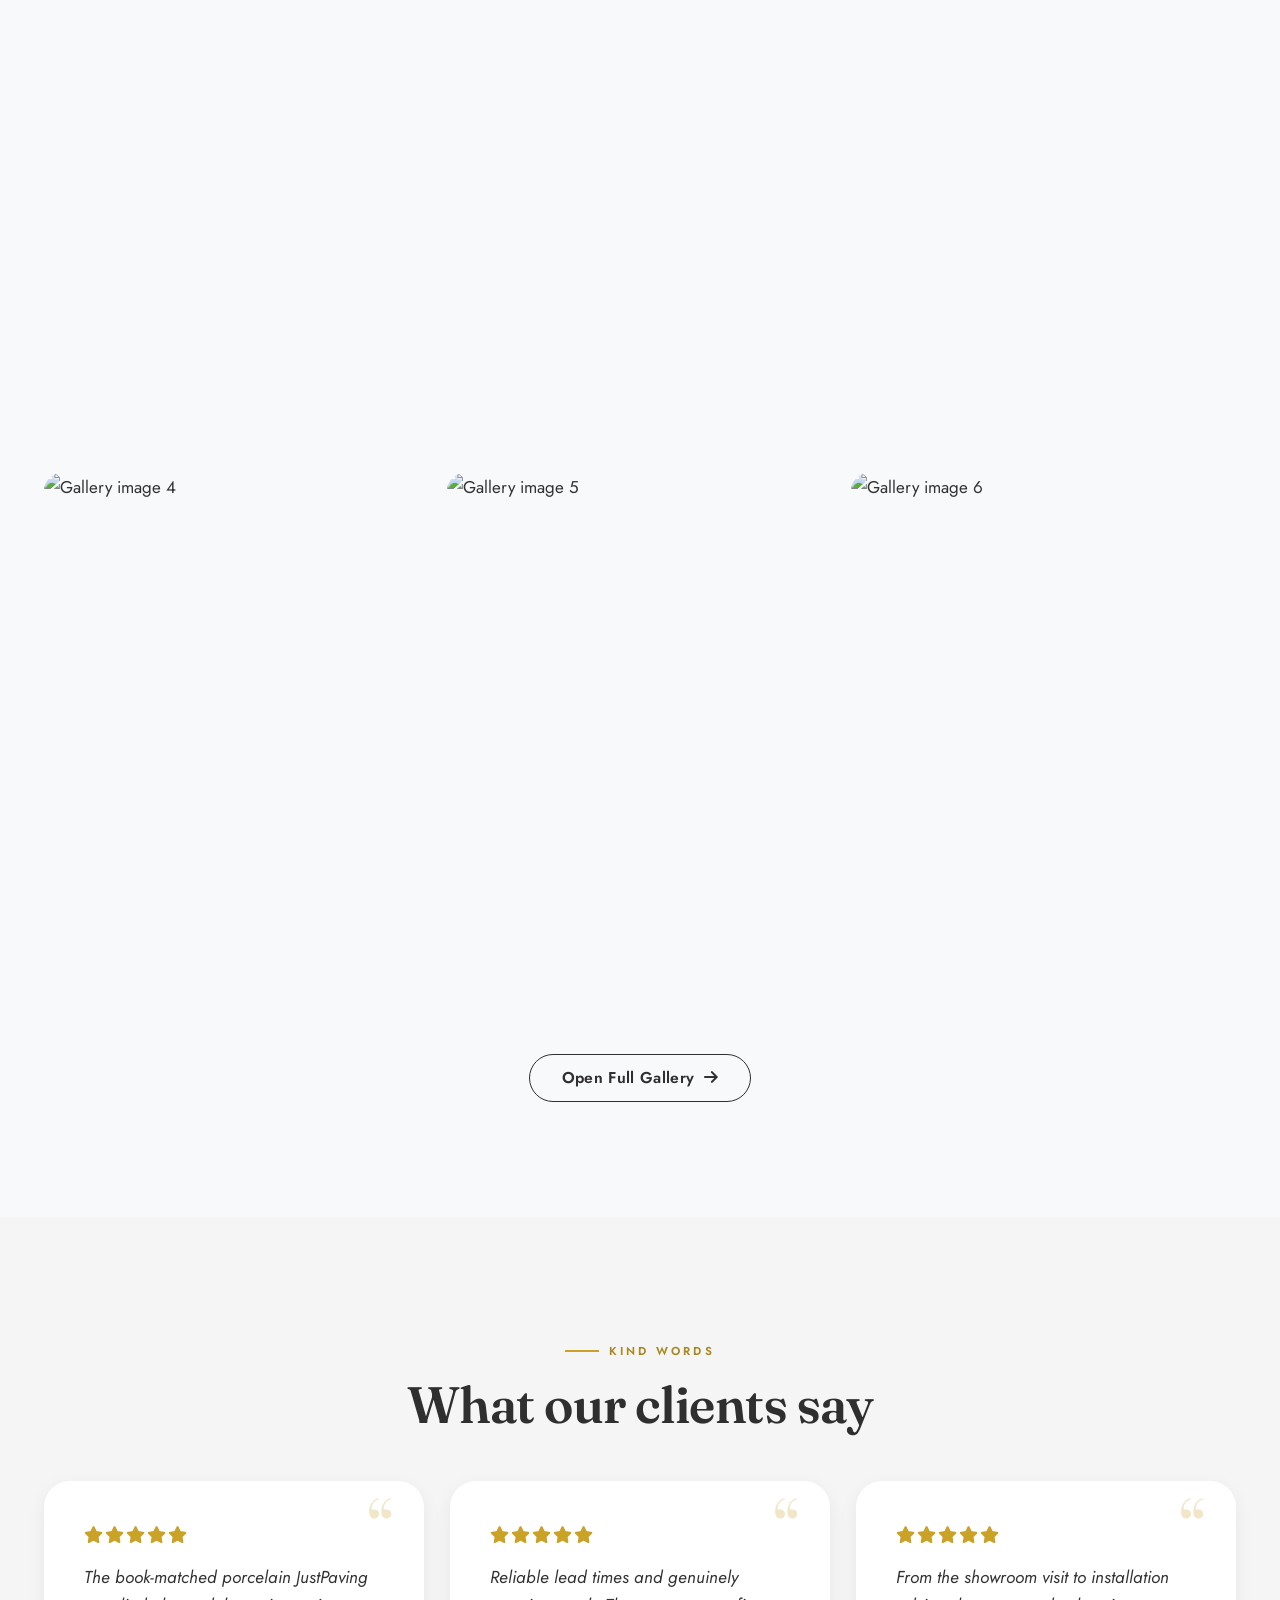
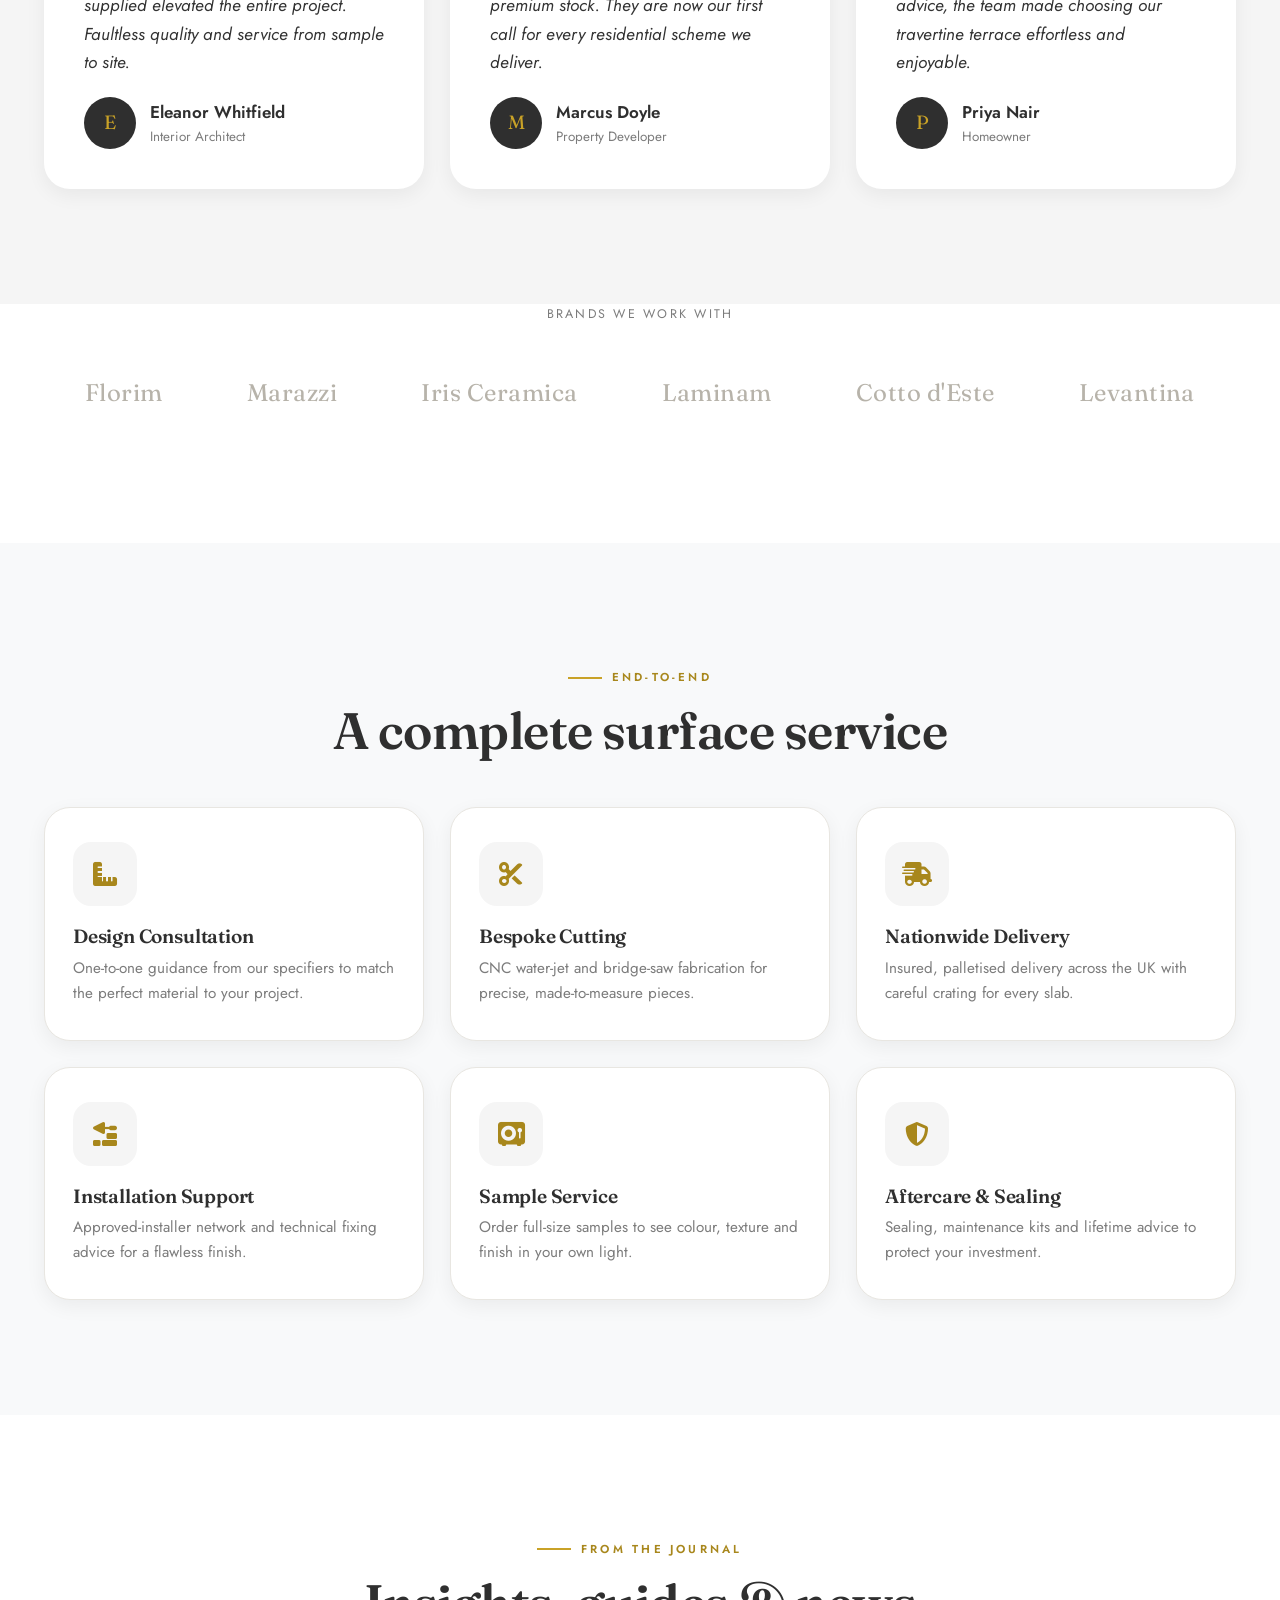
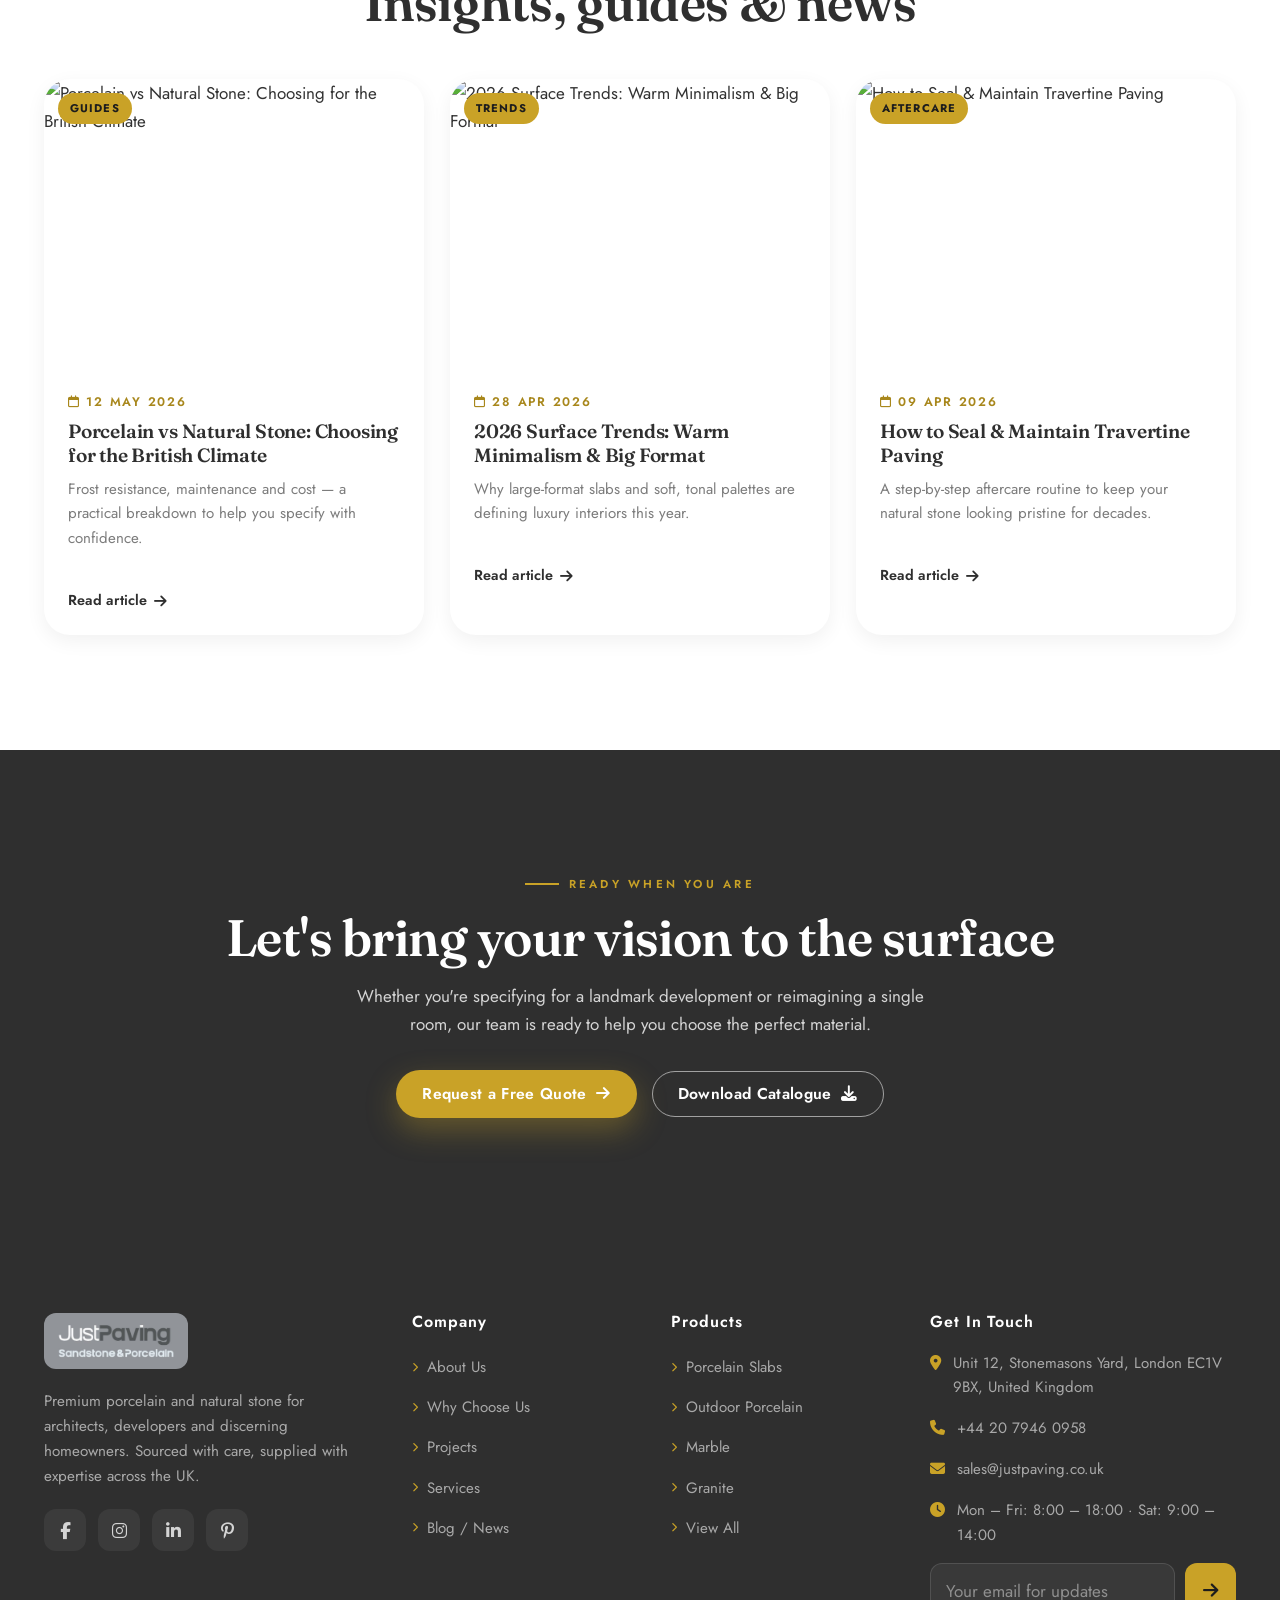
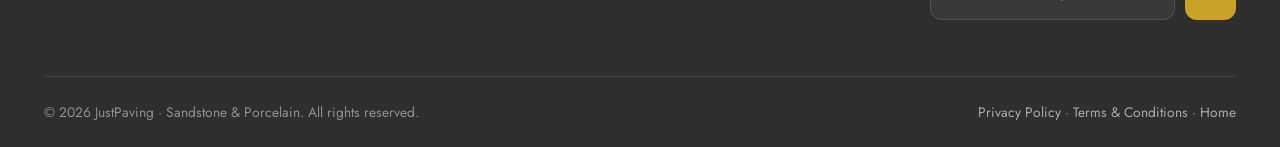
==== commit 3d2d0daf: "Add popup.css stylesheet link to index.html" ====
--- a/index.html
+++ b/index.html
@@ -12,6 +12,7 @@
 <link href="https://cdn.jsdelivr.net/npm/bootstrap@5.3.3/dist/css/bootstrap.min.css" rel="stylesheet">
 <link rel="stylesheet" href="https://cdnjs.cloudflare.com/ajax/libs/font-awesome/6.5.2/css/all.min.css">
 <link rel="stylesheet" href="css/style.css">
+  <link rel="stylesheet" href="css/popup.css">
 <script>(function(){function h(){var p=document.getElementById('preloader');if(p)p.classList.add('hidden');}window.addEventListener('load',h);setTimeout(h,1600);})();</script>
 
 
--- a/css/popup.css
+++ b/css/popup.css
@@ -0,0 +1,259 @@
+*{margin:0;padding:0;box-sizing:border-box}
+
+.quote-btn{
+    background:#c9a227;
+    color:#fff;
+    border:0;
+    padding:14px 30px;
+    font-size:16px;
+    font-weight:600;
+    border-radius:4px;
+    cursor:pointer;
+    transition:.3s
+}
+
+.quote-btn:hover{background:#a98617}
+
+.popup-overlay{
+    position:fixed;
+    inset:0;
+    width:100%;
+    height:100%;
+    background:rgba(0,0,0,.65);
+    display:none;
+    justify-content:center;
+    align-items:center;
+    padding:20px;
+    z-index:9999;
+    overflow-y:auto;
+}
+
+.popup-overlay.active{display:flex}
+
+.quote-popup{
+    position:relative;
+    width:100%;
+    max-width:500px;
+    max-height:90vh;
+    overflow-y:auto;
+    background:#fff;
+    padding:35px;
+    border-radius:8px;
+    box-shadow:0 15px 50px rgba(0,0,0,.25);
+    animation:popupAnimation .3s ease;
+}
+
+@keyframes popupAnimation{
+    from{
+        opacity:0;
+        transform:translateY(-30px) scale(.95)
+    }
+    to{
+        opacity:1;
+        transform:translateY(0) scale(1)
+    }
+}
+
+.quote-popup h2{
+    font-size:28px;
+    color:#222;
+    margin-bottom:8px
+}
+
+.popup-subtitle{
+    color:#777;
+    font-size:14px;
+    margin-bottom:25px
+}
+
+.close-btn{
+    position:absolute;
+    top:12px;
+    right:15px;
+    border:0;
+    background:transparent;
+    font-size:30px;
+    color:#555;
+    cursor:pointer;
+    line-height:1;
+}
+
+.close-btn:hover{color:#000}
+
+.form-group{margin-bottom:18px}
+
+.form-group label{
+    display:block;
+    font-size:14px;
+    font-weight:600;
+    color:#333;
+    margin-bottom:7px
+}
+
+.form-group label span{color:#d00000}
+
+.form-group input,
+.form-group textarea{
+    width:100%;
+    padding:12px 13px;
+    border:1px solid #ddd;
+    border-radius:4px;
+    font-size:14px;
+    outline:0;
+    font-family:inherit;
+    transition:.2s;
+}
+
+.form-group textarea{
+    resize:vertical;
+    min-height:100px
+}
+
+.form-group input:focus,
+.form-group textarea:focus{
+    border-color:#c9a227;
+    box-shadow:0 0 0 2px rgba(201,162,39,.12)
+}
+
+.error{
+    display:block;
+    color:#d00000;
+    font-size:12px;
+    margin-top:5px;
+    min-height:15px
+}
+
+.submit-btn{
+    width:100%;
+    padding:13px;
+    border:0;
+    border-radius:4px;
+    background:#c9a227;
+    color:#fff;
+    font-size:16px;
+    font-weight:600;
+    cursor:pointer;
+    transition:.3s
+}
+
+.submit-btn:hover{background:#a98617}
+
+.submit-btn:disabled{
+    opacity:.6;
+    cursor:not-allowed
+}
+
+#formMessage{
+    margin-top:15px;
+    text-align:center;
+    font-size:14px;
+    line-height:1.5
+}
+
+.success-message{color:#16803c}
+.error-message{color:#d00000}
+
+
+/* =========================
+   TABLET
+========================= */
+
+@media(max-width:768px){
+
+    .popup-overlay{
+        padding:15px;
+    }
+
+    .quote-popup{
+        max-width:520px;
+        padding:30px;
+        max-height:92vh;
+    }
+
+    .quote-popup h2{
+        font-size:26px;
+    }
+
+}
+
+
+/* =========================
+   MOBILE
+========================= */
+
+@media(max-width:600px){
+
+    .popup-overlay{
+        padding:12px;
+        align-items:center;
+    }
+
+    .quote-popup{
+        width:100%;
+        max-width:100%;
+        padding:28px 20px 22px;
+        border-radius:7px;
+        max-height:94vh;
+    }
+
+    .quote-popup h2{
+        font-size:24px;
+        padding-right:25px;
+    }
+
+    .popup-subtitle{
+        font-size:13px;
+        margin-bottom:20px;
+    }
+
+    .close-btn{
+        top:10px;
+        right:12px;
+        font-size:28px;
+    }
+
+    .form-group{
+        margin-bottom:15px;
+    }
+
+    .form-group input,
+    .form-group textarea{
+        padding:11px 12px;
+        font-size:14px;
+    }
+
+    .form-group textarea{
+        min-height:90px;
+    }
+
+    .submit-btn{
+        padding:12px;
+        font-size:15px;
+    }
+
+}
+
+
+/* =========================
+   VERY SMALL MOBILE
+========================= */
+
+@media(max-width:380px){
+
+    .popup-overlay{
+        padding:8px;
+    }
+
+    .quote-popup{
+        padding:25px 16px 18px;
+    }
+
+    .quote-popup h2{
+        font-size:22px;
+    }
+
+    .popup-subtitle{
+        font-size:12px;
+    }
+
+}
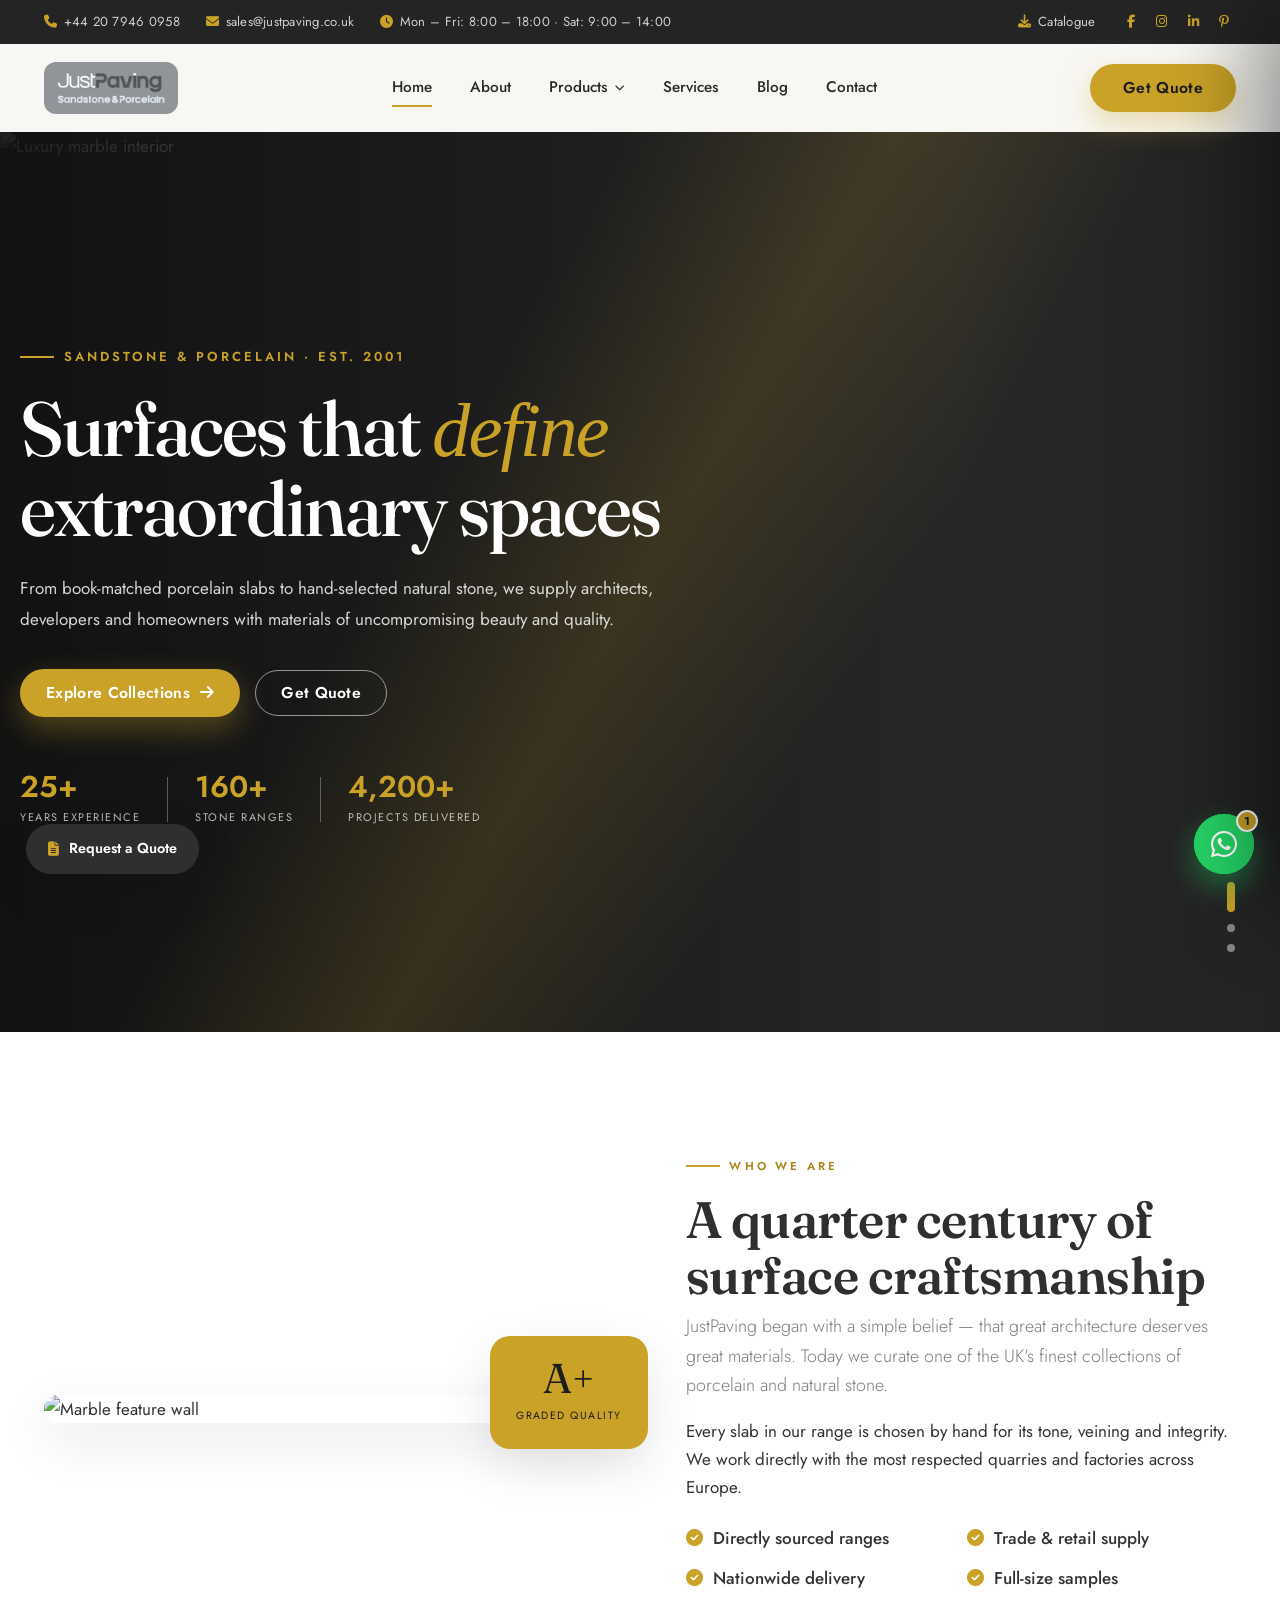
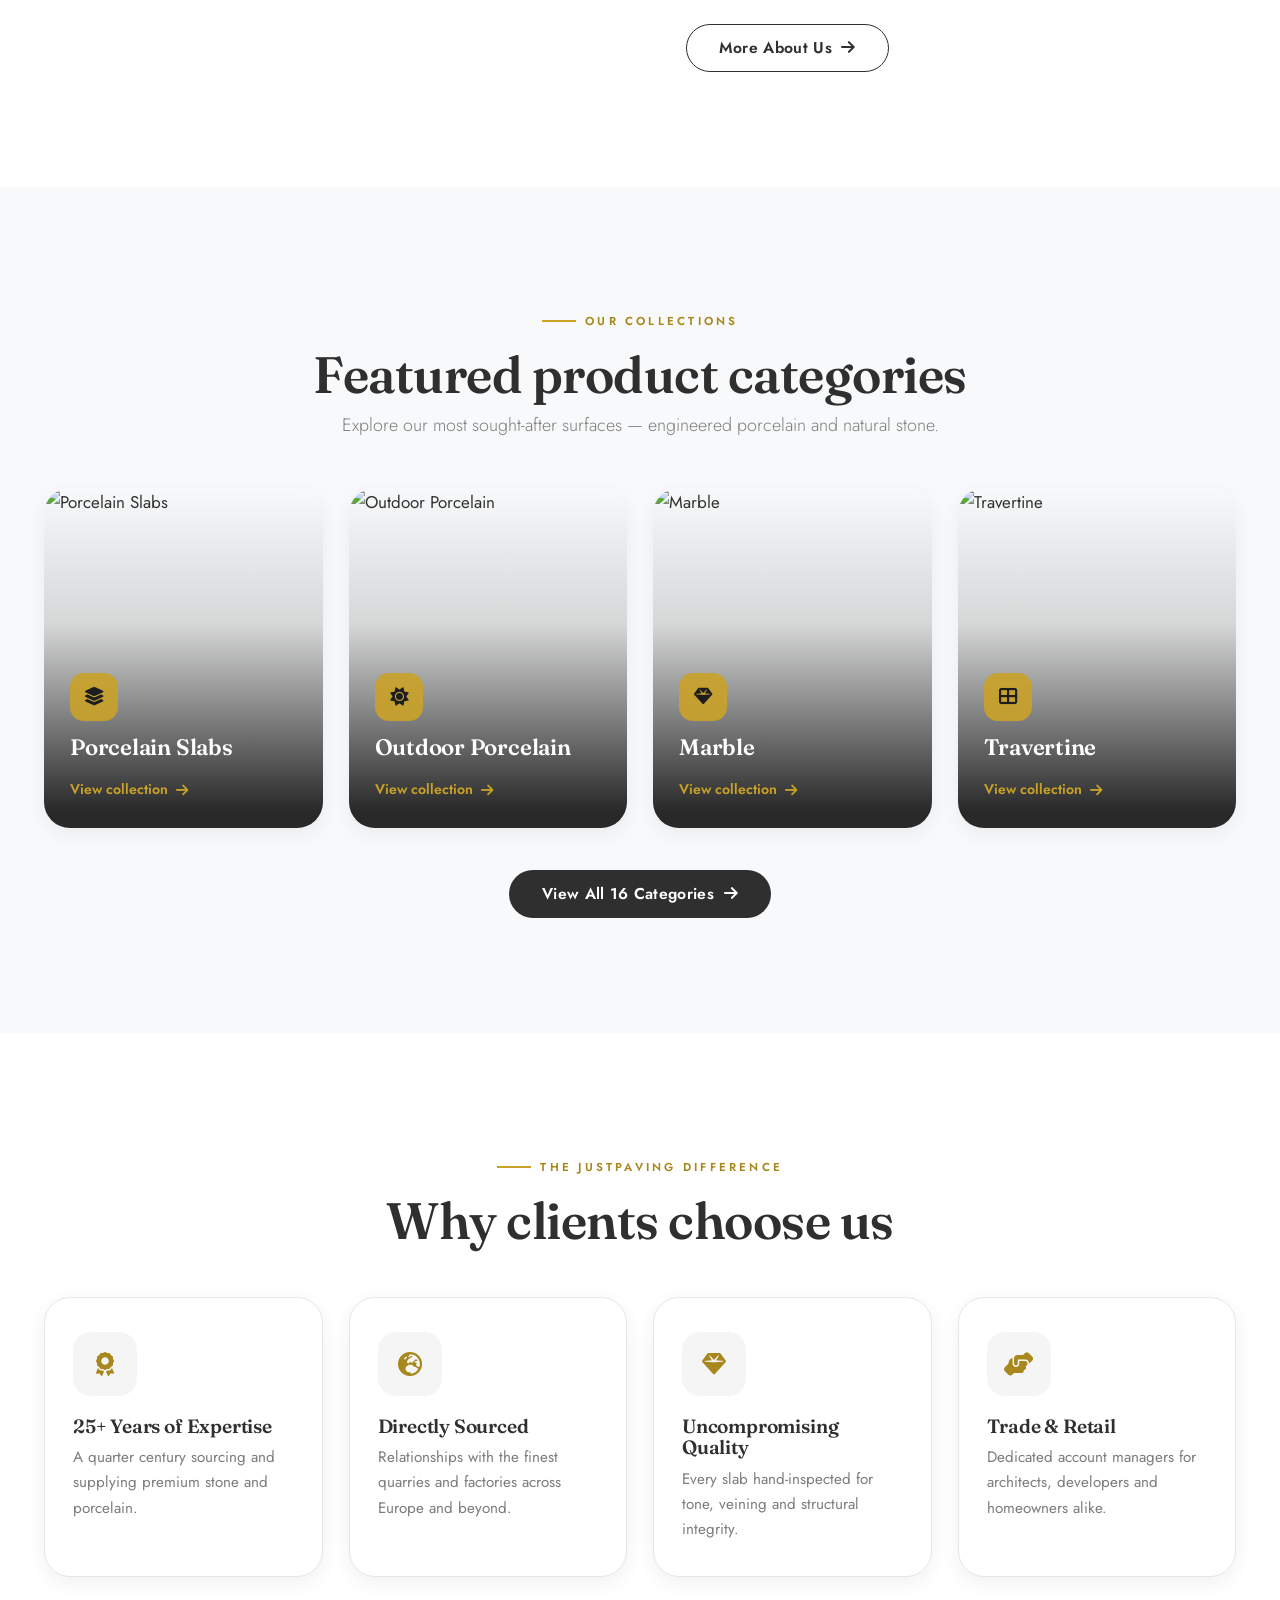
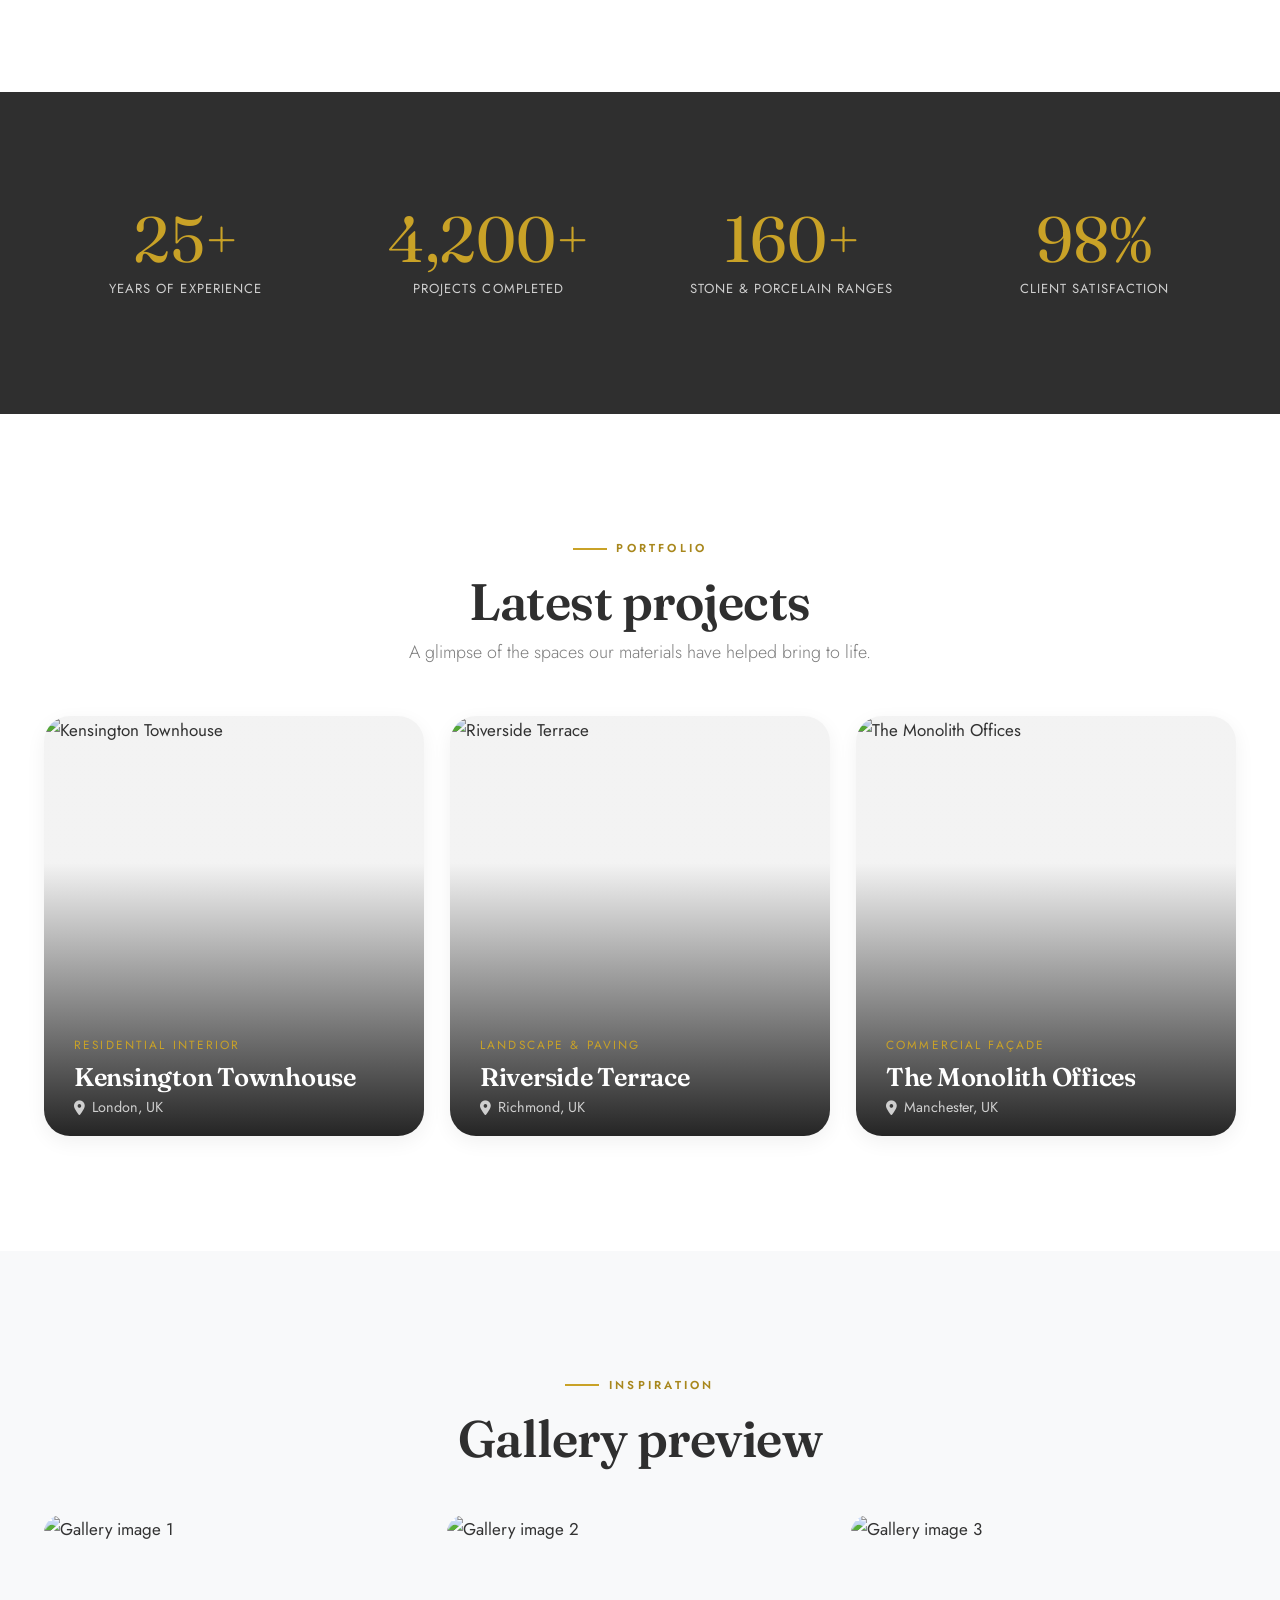
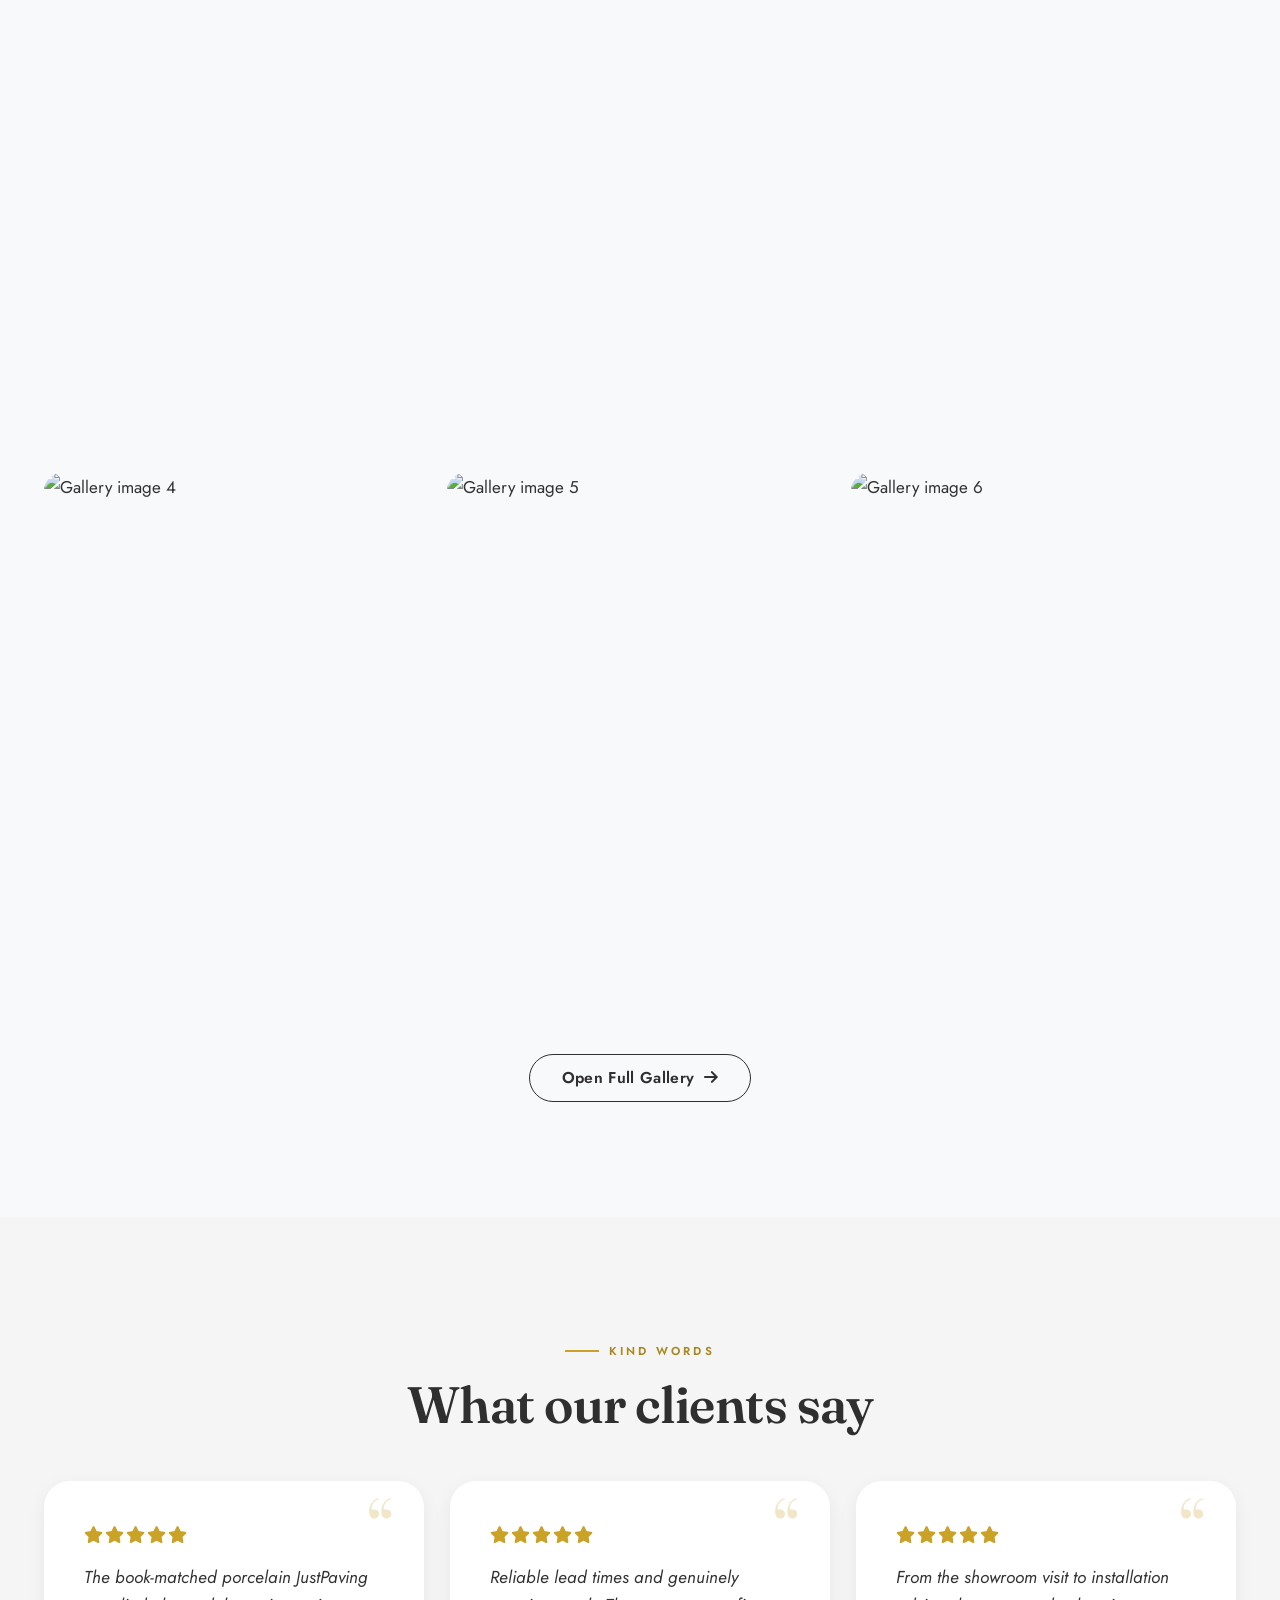
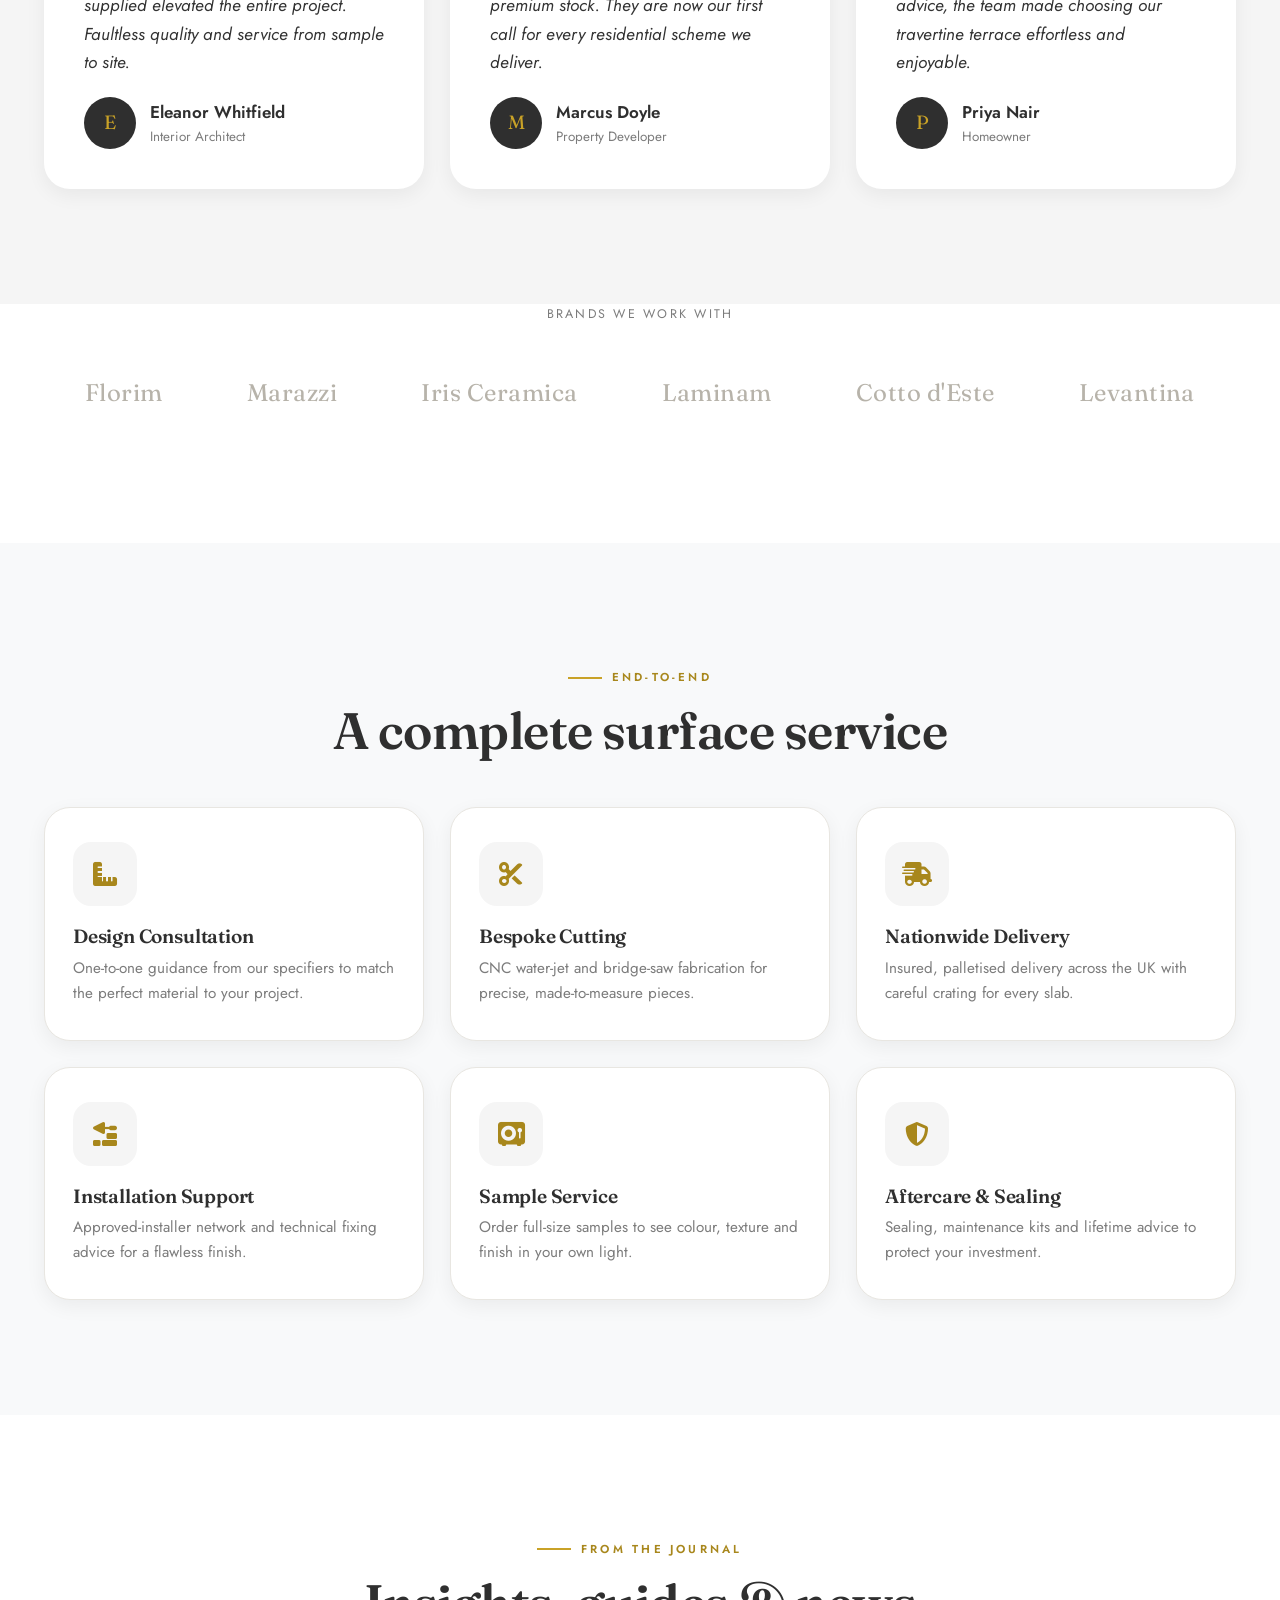
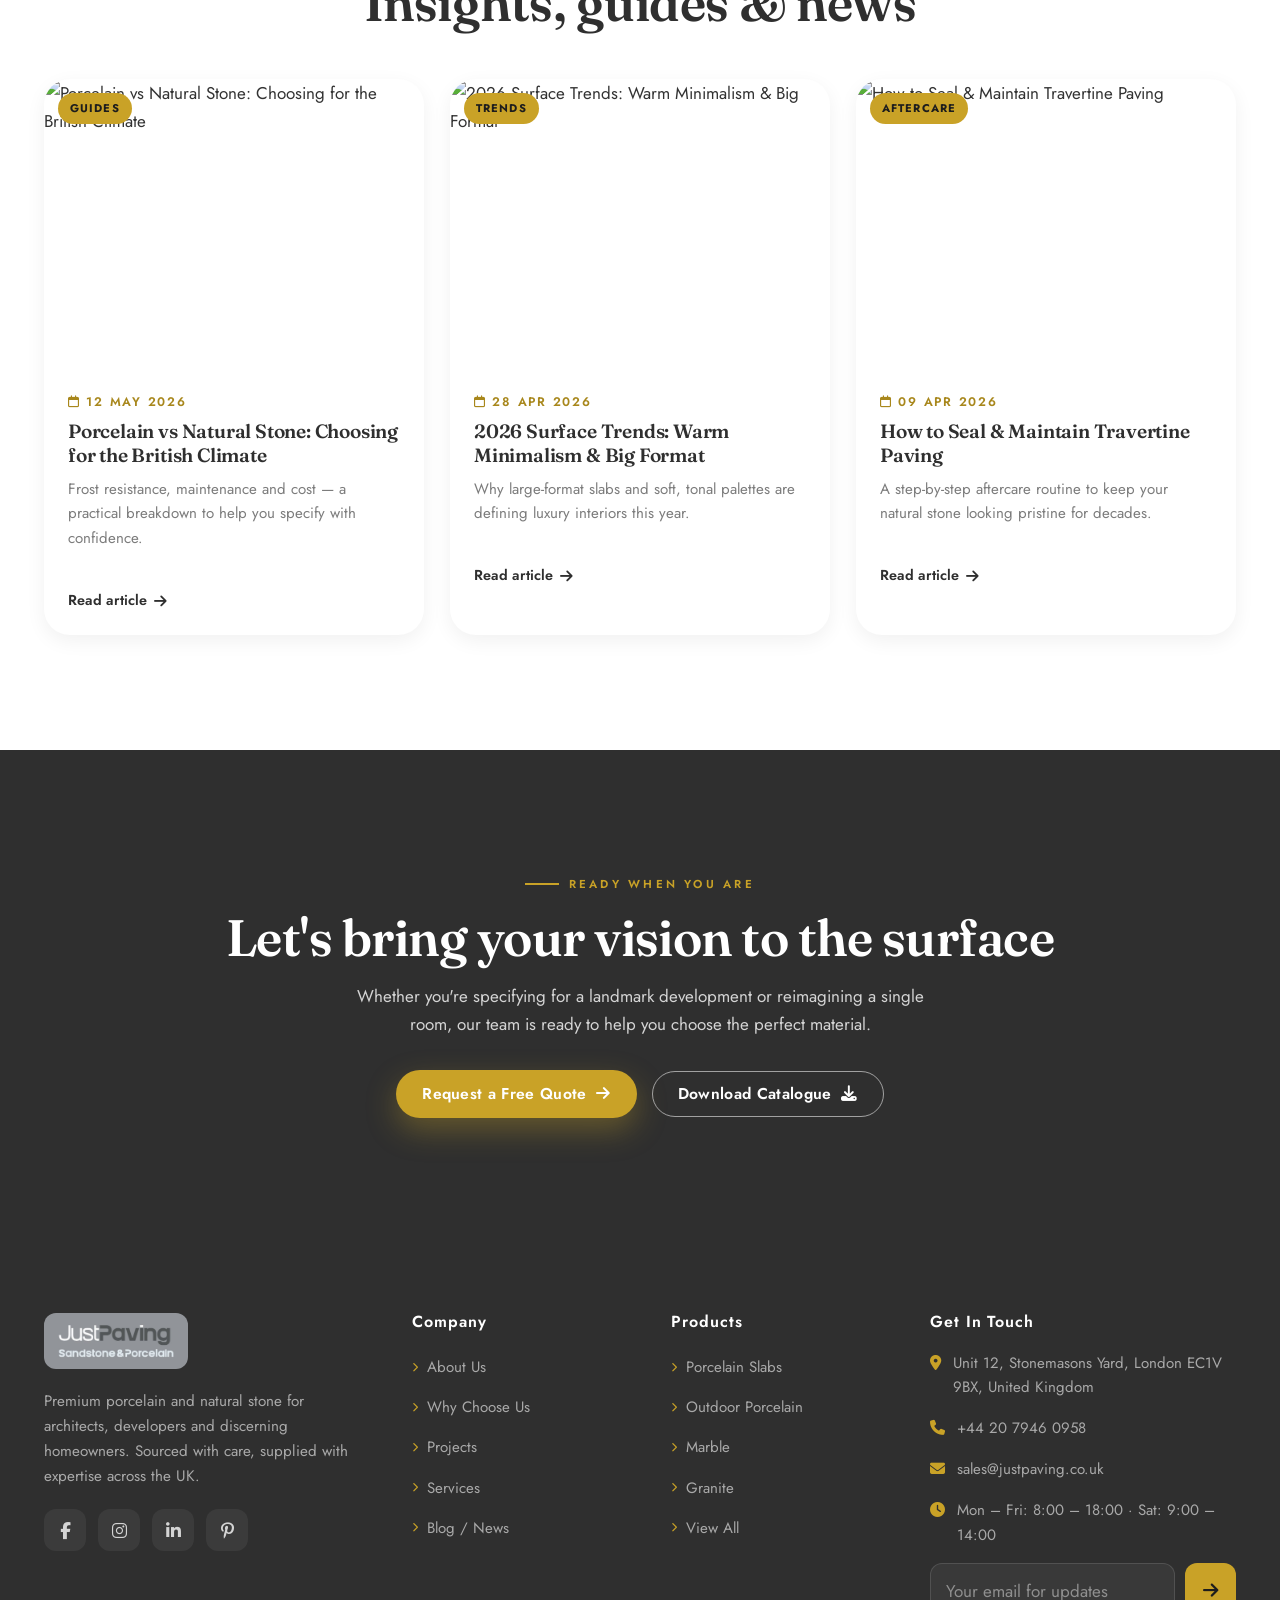
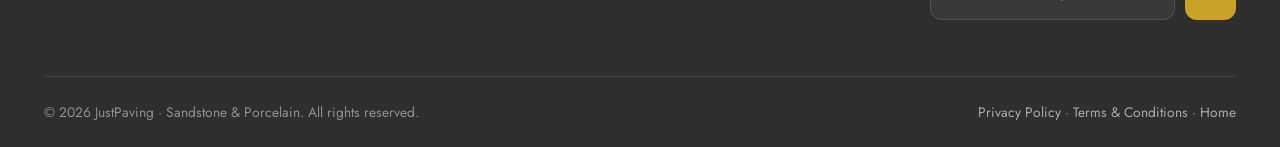
==== commit 040f3237: "Change form action from send-mail.php to send.php" ====
--- a/index.html
+++ b/index.html
@@ -104,7 +104,7 @@
   <a href="index.html#services">Services</a>
   <a href="index.html#blog">Blog / News</a>
   <a href="contact.html">Contact Us</a>
-  <a class="btn btn-gold md-cta" href="contact.html" style="justify-content:center" id="openQuoteBtn">Get Quote</a>
+  <a class="btn btn-gold md-cta" href="contact.html" style="justify-content:center" id="navQuoteBtn">Get Quote</a>
 </aside>
 
 <!-- ===== HERO ===== -->
@@ -555,11 +555,13 @@
 <!---modal-->
 <!-- GET QUOTE POPUP -->
 
+<!-- GET QUOTE POPUP -->
+
 <div class="popup-overlay" id="quotePopup">
 
     <div class="quote-popup">
 
-        <button type="button" class="close-btn" id="closeQuote">
+        <button type="button" class="close-btn" id="closeQuote" aria-label="Close">
             &times;
         </button>
 
@@ -569,11 +571,11 @@
             Tell us about your project and we'll get back to you shortly.
         </p>
 
-        <form id="quoteForm" action="send-mail.php" method="POST">
+        <form id="quoteForm" action="send.php" method="POST">
 
             <div class="form-group">
 
-                <label>
+                <label for="quoteName">
                     Name <span>*</span>
                 </label>
 
@@ -582,6 +584,7 @@
                     name="name"
                     id="quoteName"
                     placeholder="Enter your name"
+                    autocomplete="name"
                     required
                 >
 
@@ -592,7 +595,7 @@
 
             <div class="form-group">
 
-                <label>
+                <label for="quoteEmail">
                     Email <span>*</span>
                 </label>
 
@@ -601,6 +604,7 @@
                     name="email"
                     id="quoteEmail"
                     placeholder="Enter your email"
+                    autocomplete="email"
                     required
                 >
 
@@ -611,7 +615,7 @@
 
             <div class="form-group">
 
-                <label>
+                <label for="quotePhone">
                     Phone <span>*</span>
                 </label>
 
@@ -621,6 +625,8 @@
                     id="quotePhone"
                     placeholder="Enter 10 digit phone number"
                     maxlength="10"
+                    inputmode="numeric"
+                    autocomplete="tel"
                     required
                 >
 
@@ -631,7 +637,7 @@
 
             <div class="form-group">
 
-                <label>
+                <label for="quoteMessage">
                     Message <span>*</span>
                 </label>
 
@@ -658,6 +664,8 @@
     </div>
 
 </div>
+
+<!-- MODAL END -->
 
   <!--modal end-->
 
--- a/css/popup.css
+++ b/css/popup.css
@@ -1,177 +1,297 @@
-*{margin:0;padding:0;box-sizing:border-box}
-
-.quote-btn{
-    background:#c9a227;
-    color:#fff;
-    border:0;
-    padding:14px 30px;
-    font-size:16px;
-    font-weight:600;
-    border-radius:4px;
-    cursor:pointer;
-    transition:.3s
-}
-
-.quote-btn:hover{background:#a98617}
-
-.popup-overlay{
-    position:fixed;
-    inset:0;
-    width:100%;
-    height:100%;
-    background:rgba(0,0,0,.65);
-    display:none;
-    justify-content:center;
-    align-items:center;
-    padding:20px;
-    z-index:9999;
-    overflow-y:auto;
-}
-
-.popup-overlay.active{display:flex}
-
-.quote-popup{
-    position:relative;
-    width:100%;
-    max-width:500px;
-    max-height:90vh;
-    overflow-y:auto;
-    background:#fff;
-    padding:35px;
-    border-radius:8px;
-    box-shadow:0 15px 50px rgba(0,0,0,.25);
-    animation:popupAnimation .3s ease;
-}
-
-@keyframes popupAnimation{
-    from{
-        opacity:0;
-        transform:translateY(-30px) scale(.95)
-    }
-    to{
-        opacity:1;
-        transform:translateY(0) scale(1)
-    }
-}
-
-.quote-popup h2{
-    font-size:28px;
-    color:#222;
-    margin-bottom:8px
-}
-
-.popup-subtitle{
-    color:#777;
-    font-size:14px;
-    margin-bottom:25px
-}
-
-.close-btn{
-    position:absolute;
-    top:12px;
-    right:15px;
-    border:0;
-    background:transparent;
-    font-size:30px;
-    color:#555;
-    cursor:pointer;
-    line-height:1;
-}
-
-.close-btn:hover{color:#000}
-
-.form-group{margin-bottom:18px}
-
-.form-group label{
-    display:block;
-    font-size:14px;
-    font-weight:600;
-    color:#333;
-    margin-bottom:7px
-}
-
-.form-group label span{color:#d00000}
+* {
+    margin: 0;
+    padding: 0;
+    box-sizing: border-box;
+}
+
+.quote-btn {
+    background: #c9a227;
+    color: #fff;
+    border: 0;
+    padding: 14px 30px;
+    font-size: 16px;
+    font-weight: 600;
+    border-radius: 4px;
+    cursor: pointer;
+    transition: 0.3s;
+}
+
+.quote-btn:hover {
+    background: #a98617;
+}
+
+
+/* =========================
+   POPUP OVERLAY
+========================= */
+
+.popup-overlay {
+    position: fixed;
+    inset: 0;
+    width: 100%;
+    height: 100%;
+    background: rgba(0, 0, 0, 0.65);
+
+    display: none;
+
+    justify-content: center;
+    align-items: center;
+
+    padding: 20px;
+
+    z-index: 99999;
+
+    overflow-y: auto;
+}
+
+.popup-overlay.active {
+    display: flex;
+}
+
+
+/* =========================
+   POPUP
+========================= */
+
+.quote-popup {
+    position: relative;
+
+    width: 100%;
+    max-width: 500px;
+
+    max-height: 90vh;
+
+    overflow-y: auto;
+
+    background: #fff;
+
+    padding: 35px;
+
+    border-radius: 8px;
+
+    box-shadow: 0 15px 50px rgba(0, 0, 0, 0.25);
+
+    animation: popupAnimation 0.3s ease;
+}
+
+
+@keyframes popupAnimation {
+
+    from {
+        opacity: 0;
+        transform: translateY(-30px) scale(0.95);
+    }
+
+    to {
+        opacity: 1;
+        transform: translateY(0) scale(1);
+    }
+
+}
+
+
+/* =========================
+   HEADING
+========================= */
+
+.quote-popup h2 {
+    font-size: 28px;
+    color: #222;
+    margin-bottom: 8px;
+}
+
+.popup-subtitle {
+    color: #777;
+    font-size: 14px;
+    margin-bottom: 25px;
+    line-height: 1.5;
+}
+
+
+/* =========================
+   CLOSE BUTTON
+========================= */
+
+.close-btn {
+    position: absolute;
+
+    top: 12px;
+    right: 15px;
+
+    border: 0;
+    background: transparent;
+
+    font-size: 30px;
+
+    color: #555;
+
+    cursor: pointer;
+
+    line-height: 1;
+}
+
+.close-btn:hover {
+    color: #000;
+}
+
+
+/* =========================
+   FORM
+========================= */
+
+.form-group {
+    margin-bottom: 18px;
+}
+
+.form-group label {
+    display: block;
+
+    font-size: 14px;
+
+    font-weight: 600;
+
+    color: #333;
+
+    margin-bottom: 7px;
+}
+
+.form-group label span {
+    color: #d00000;
+}
+
 
 .form-group input,
-.form-group textarea{
-    width:100%;
-    padding:12px 13px;
-    border:1px solid #ddd;
-    border-radius:4px;
-    font-size:14px;
-    outline:0;
-    font-family:inherit;
-    transition:.2s;
-}
-
-.form-group textarea{
-    resize:vertical;
-    min-height:100px
-}
+.form-group textarea {
+    width: 100%;
+
+    padding: 12px 13px;
+
+    border: 1px solid #ddd;
+
+    border-radius: 4px;
+
+    font-size: 14px;
+
+    outline: none;
+
+    font-family: inherit;
+
+    transition: 0.2s;
+}
+
+.form-group textarea {
+    resize: vertical;
+
+    min-height: 100px;
+}
+
 
 .form-group input:focus,
-.form-group textarea:focus{
-    border-color:#c9a227;
-    box-shadow:0 0 0 2px rgba(201,162,39,.12)
-}
-
-.error{
-    display:block;
-    color:#d00000;
-    font-size:12px;
-    margin-top:5px;
-    min-height:15px
-}
-
-.submit-btn{
-    width:100%;
-    padding:13px;
-    border:0;
-    border-radius:4px;
-    background:#c9a227;
-    color:#fff;
-    font-size:16px;
-    font-weight:600;
-    cursor:pointer;
-    transition:.3s
-}
-
-.submit-btn:hover{background:#a98617}
-
-.submit-btn:disabled{
-    opacity:.6;
-    cursor:not-allowed
-}
-
-#formMessage{
-    margin-top:15px;
-    text-align:center;
-    font-size:14px;
-    line-height:1.5
-}
-
-.success-message{color:#16803c}
-.error-message{color:#d00000}
+.form-group textarea:focus {
+    border-color: #c9a227;
+
+    box-shadow:
+        0 0 0 2px rgba(201, 162, 39, 0.12);
+}
+
+
+/* =========================
+   ERROR
+========================= */
+
+.error {
+    display: block;
+
+    color: #d00000;
+
+    font-size: 12px;
+
+    margin-top: 5px;
+
+    min-height: 15px;
+}
+
+
+/* =========================
+   SUBMIT
+========================= */
+
+.submit-btn {
+    width: 100%;
+
+    padding: 13px;
+
+    border: 0;
+
+    border-radius: 4px;
+
+    background: #c9a227;
+
+    color: #fff;
+
+    font-size: 16px;
+
+    font-weight: 600;
+
+    cursor: pointer;
+
+    transition: 0.3s;
+}
+
+.submit-btn:hover {
+    background: #a98617;
+}
+
+.submit-btn:disabled {
+    opacity: 0.6;
+
+    cursor: not-allowed;
+}
+
+
+/* =========================
+   FORM MESSAGE
+========================= */
+
+#formMessage {
+    margin-top: 15px;
+
+    text-align: center;
+
+    font-size: 14px;
+
+    line-height: 1.5;
+}
+
+.success-message {
+    color: #16803c;
+}
+
+.error-message {
+    color: #d00000;
+}
 
 
 /* =========================
    TABLET
 ========================= */
 
-@media(max-width:768px){
-
-    .popup-overlay{
-        padding:15px;
-    }
-
-    .quote-popup{
-        max-width:520px;
-        padding:30px;
-        max-height:92vh;
-    }
-
-    .quote-popup h2{
-        font-size:26px;
+@media (max-width: 768px) {
+
+    .popup-overlay {
+        padding: 15px;
+    }
+
+    .quote-popup {
+        max-width: 520px;
+
+        padding: 30px;
+
+        max-height: 92vh;
+    }
+
+    .quote-popup h2 {
+        font-size: 26px;
     }
 
 }
@@ -181,54 +301,65 @@
    MOBILE
 ========================= */
 
-@media(max-width:600px){
-
-    .popup-overlay{
-        padding:12px;
-        align-items:center;
-    }
-
-    .quote-popup{
-        width:100%;
-        max-width:100%;
-        padding:28px 20px 22px;
-        border-radius:7px;
-        max-height:94vh;
-    }
-
-    .quote-popup h2{
-        font-size:24px;
-        padding-right:25px;
-    }
-
-    .popup-subtitle{
-        font-size:13px;
-        margin-bottom:20px;
-    }
-
-    .close-btn{
-        top:10px;
-        right:12px;
-        font-size:28px;
-    }
-
-    .form-group{
-        margin-bottom:15px;
+@media (max-width: 600px) {
+
+    .popup-overlay {
+        padding: 12px;
+
+        align-items: center;
+    }
+
+    .quote-popup {
+        width: 100%;
+
+        max-width: 100%;
+
+        padding: 28px 20px 22px;
+
+        border-radius: 7px;
+
+        max-height: 94vh;
+    }
+
+    .quote-popup h2 {
+        font-size: 24px;
+
+        padding-right: 25px;
+    }
+
+    .popup-subtitle {
+        font-size: 13px;
+
+        margin-bottom: 20px;
+    }
+
+    .close-btn {
+        top: 10px;
+
+        right: 12px;
+
+        font-size: 28px;
+    }
+
+    .form-group {
+        margin-bottom: 15px;
     }
 
     .form-group input,
-    .form-group textarea{
-        padding:11px 12px;
-        font-size:14px;
-    }
-
-    .form-group textarea{
-        min-height:90px;
-    }
-
-    .submit-btn{
-        padding:12px;
-        font-size:15px;
+    .form-group textarea {
+        padding: 11px 12px;
+
+        font-size: 14px;
+    }
+
+    .form-group textarea {
+        min-height: 90px;
+    }
+
+    .submit-btn {
+        padding: 12px;
+
+        font-size: 15px;
     }
 
 }
@@ -238,22 +369,22 @@
    VERY SMALL MOBILE
 ========================= */
 
-@media(max-width:380px){
-
-    .popup-overlay{
-        padding:8px;
-    }
-
-    .quote-popup{
-        padding:25px 16px 18px;
-    }
-
-    .quote-popup h2{
-        font-size:22px;
-    }
-
-    .popup-subtitle{
-        font-size:12px;
-    }
-
-}
+@media (max-width: 380px) {
+
+    .popup-overlay {
+        padding: 8px;
+    }
+
+    .quote-popup {
+        padding: 25px 16px 18px;
+    }
+
+    .quote-popup h2 {
+        font-size: 22px;
+    }
+
+    .popup-subtitle {
+        font-size: 12px;
+    }
+
+}
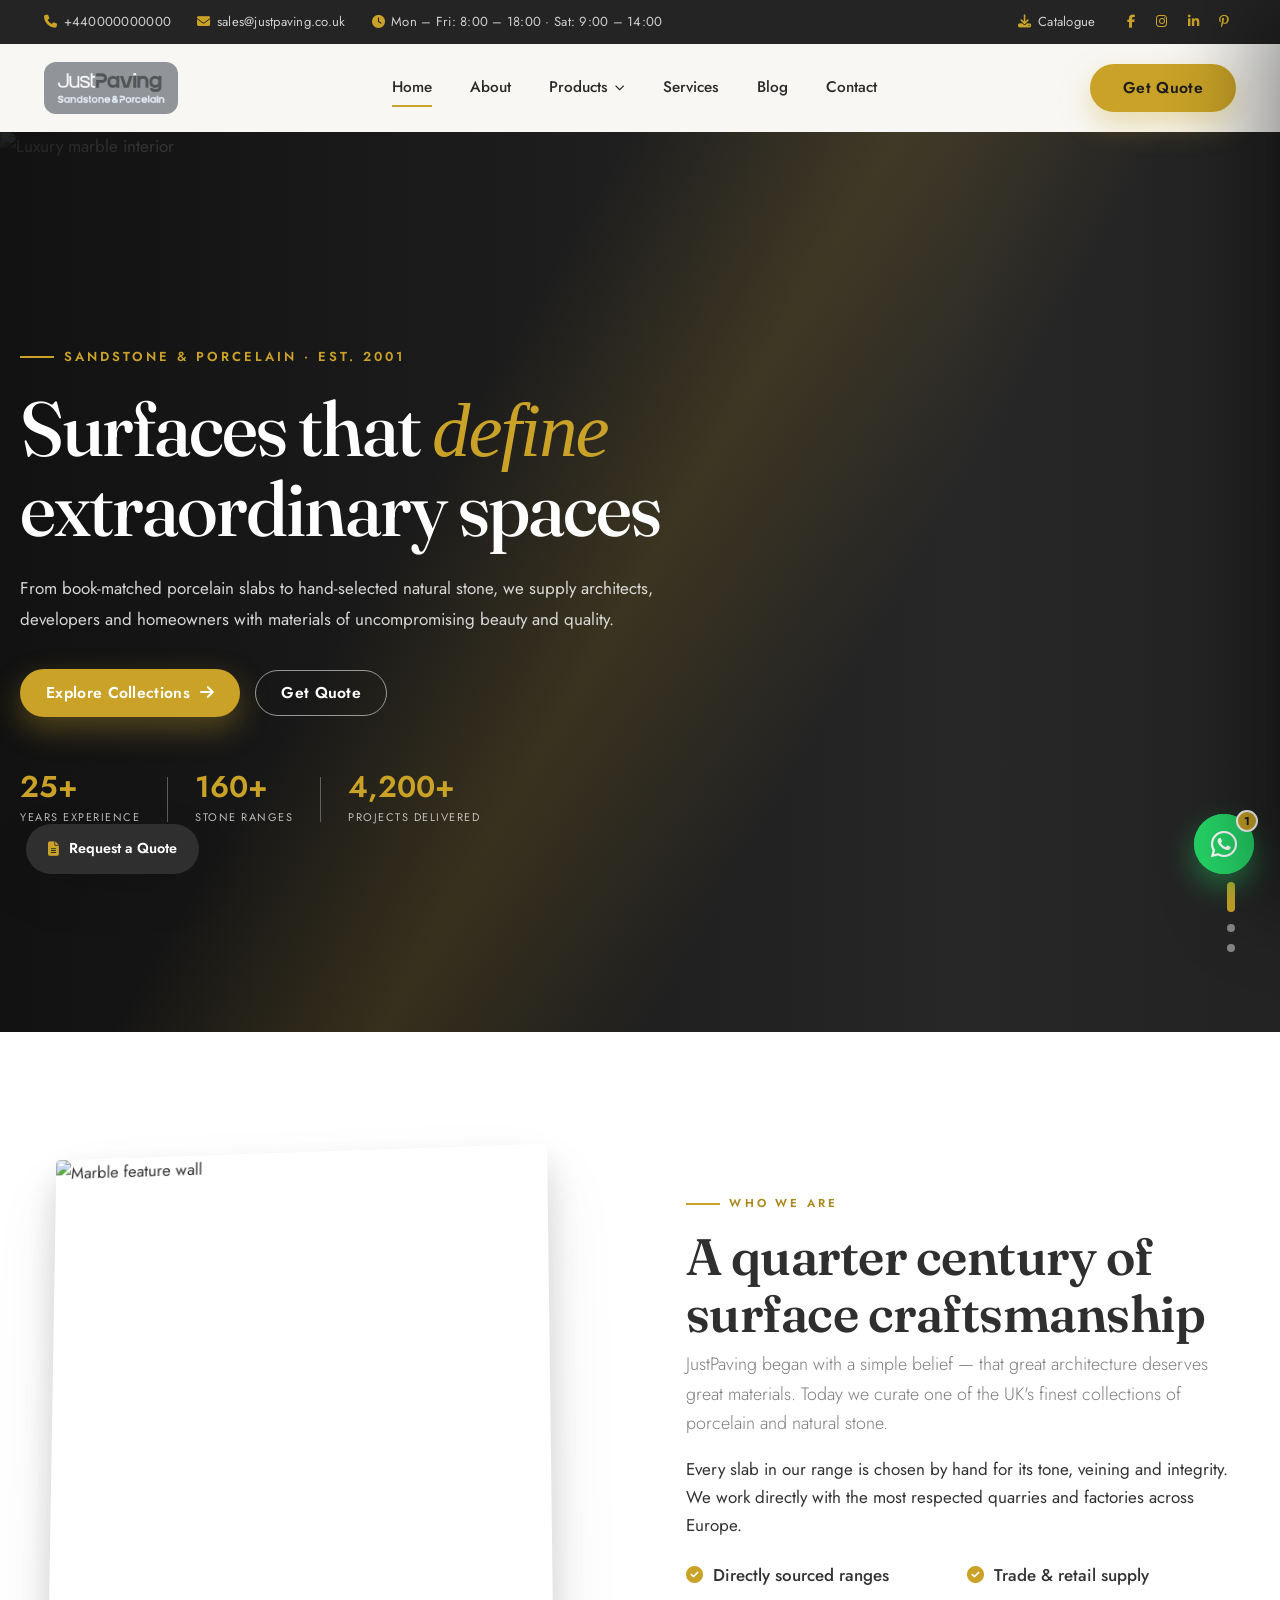
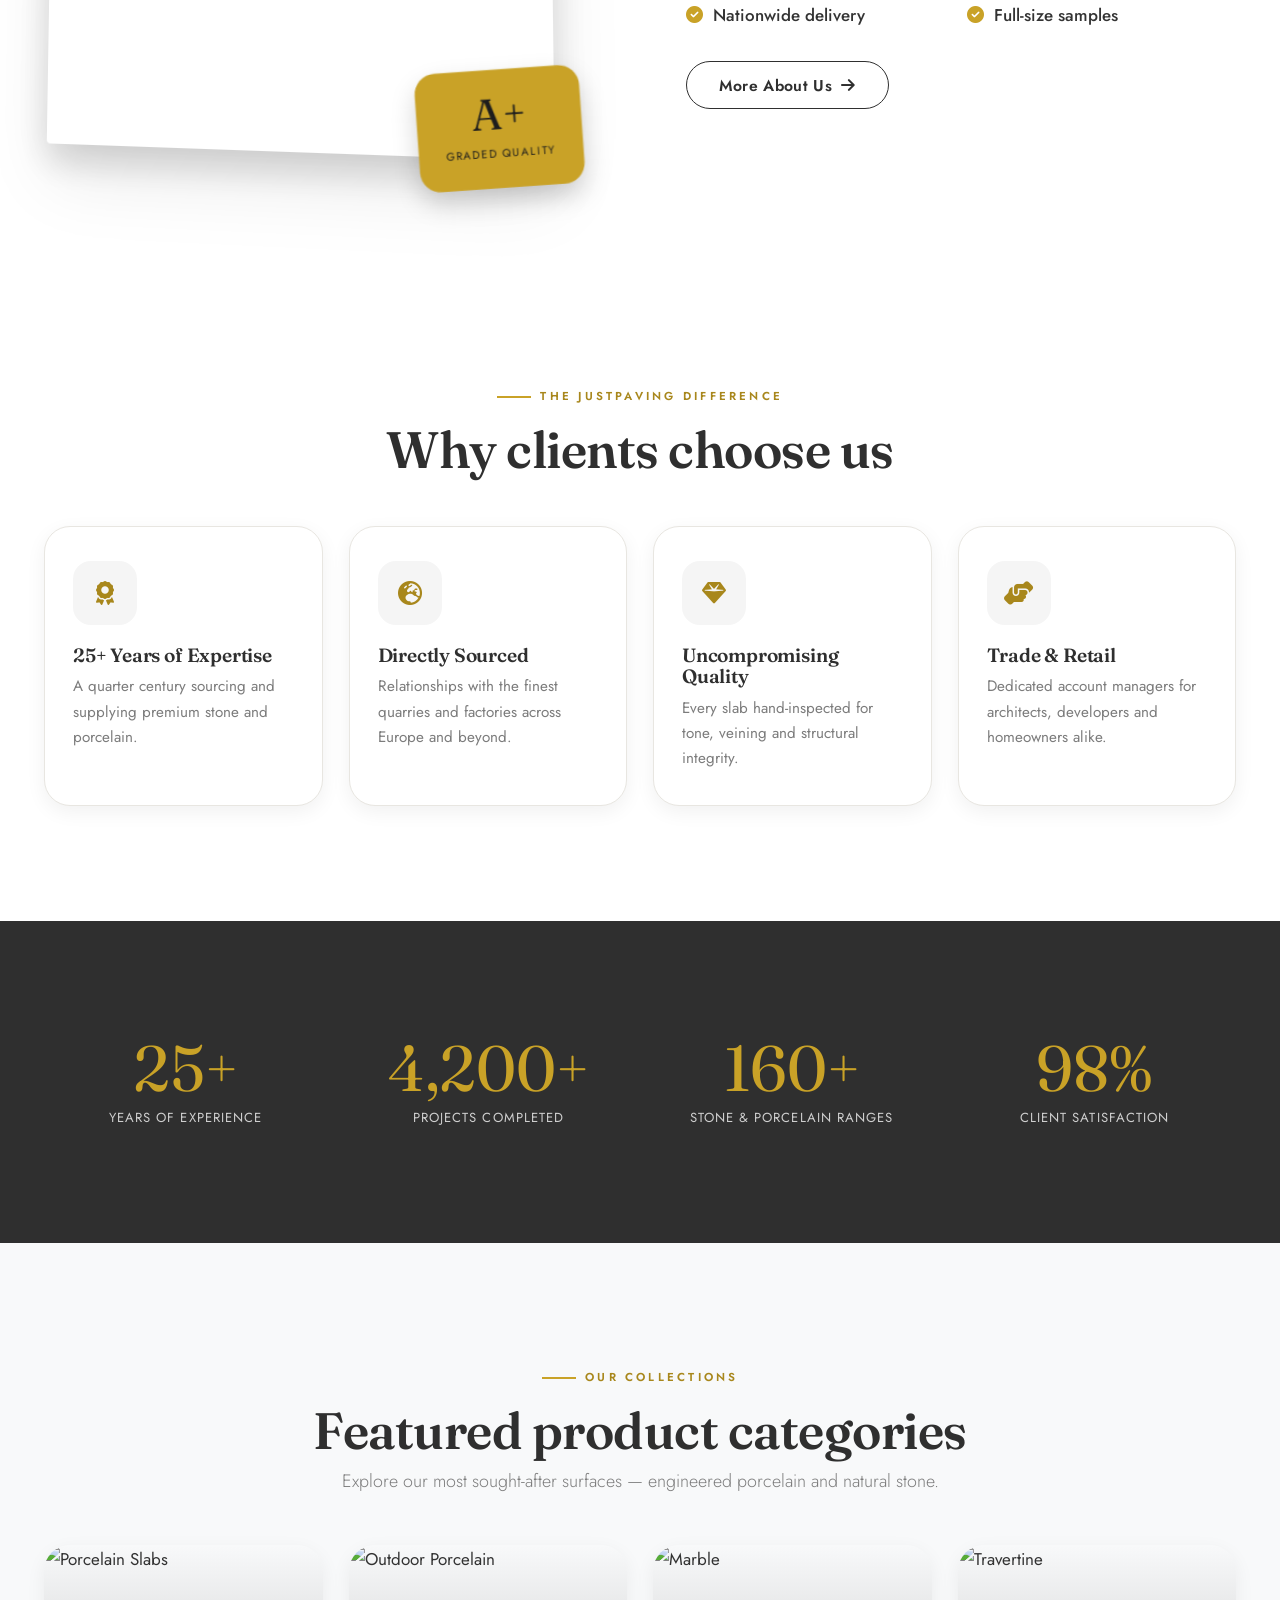
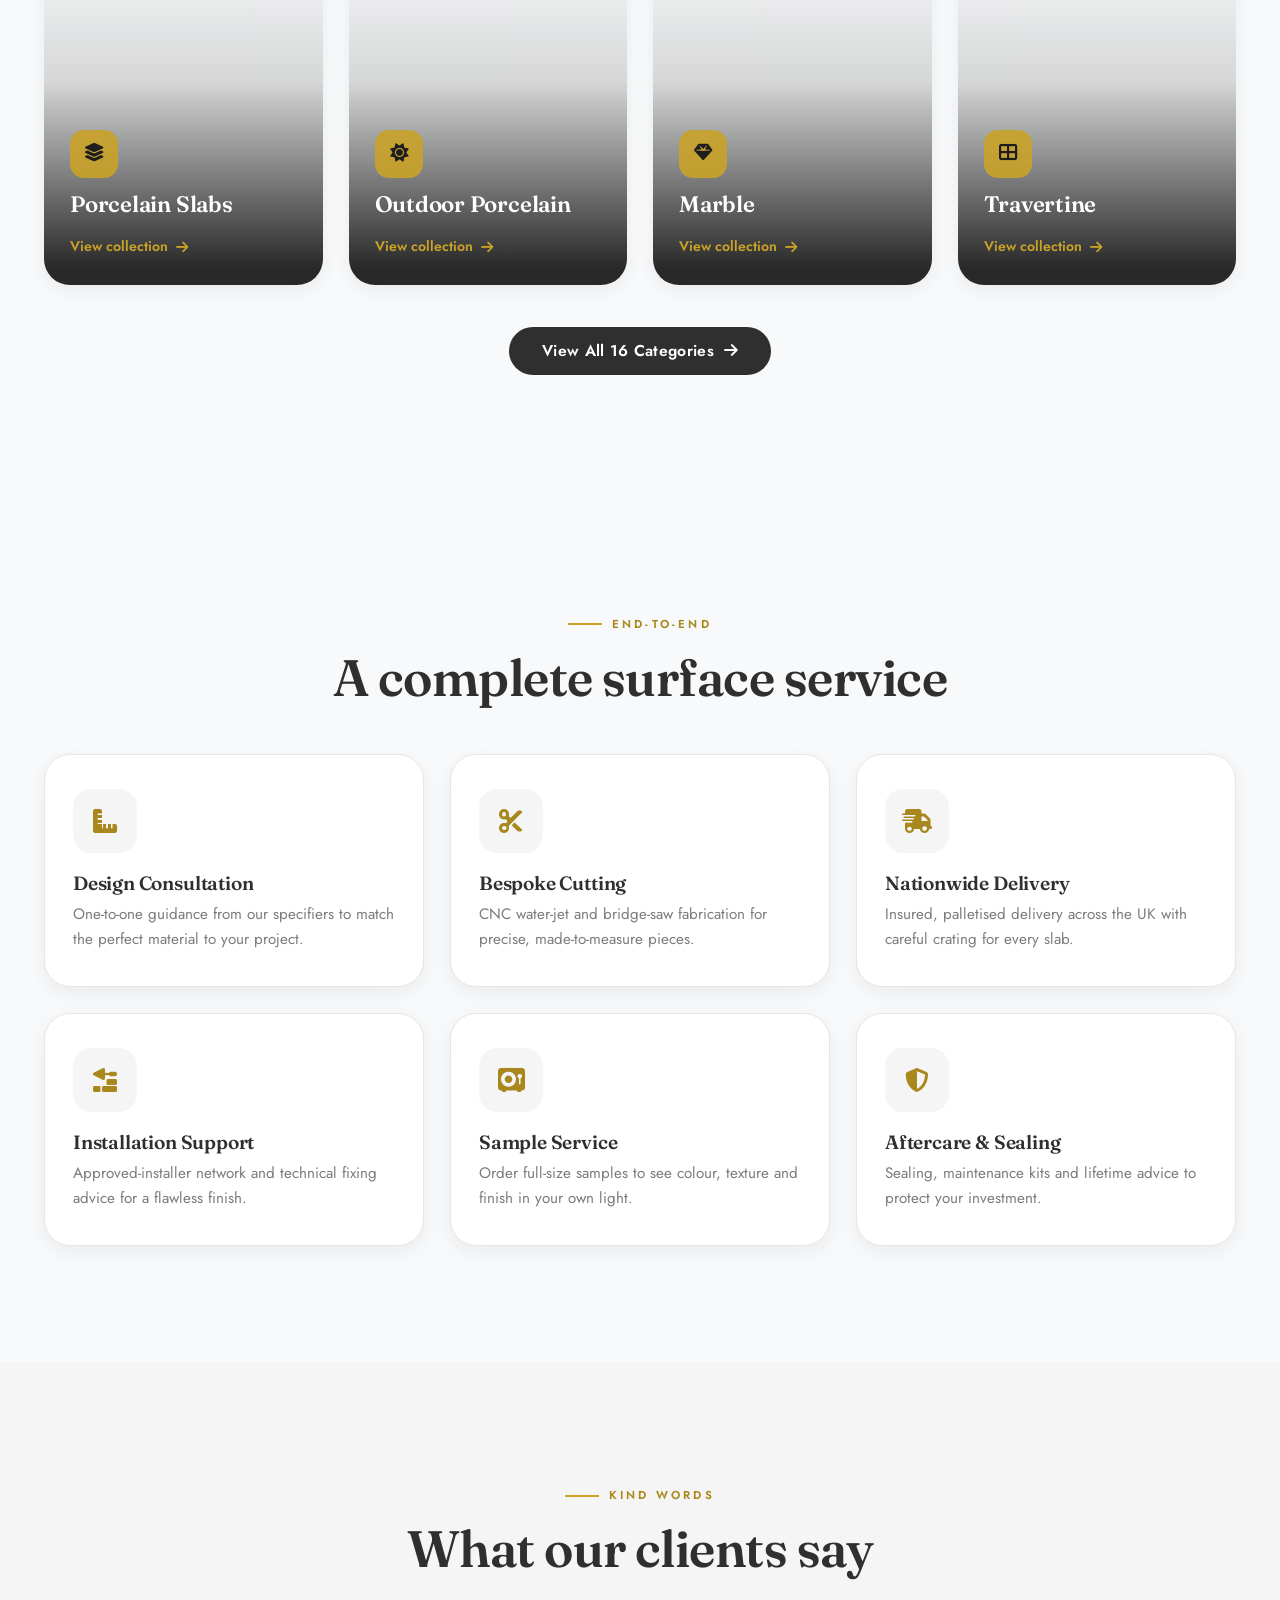
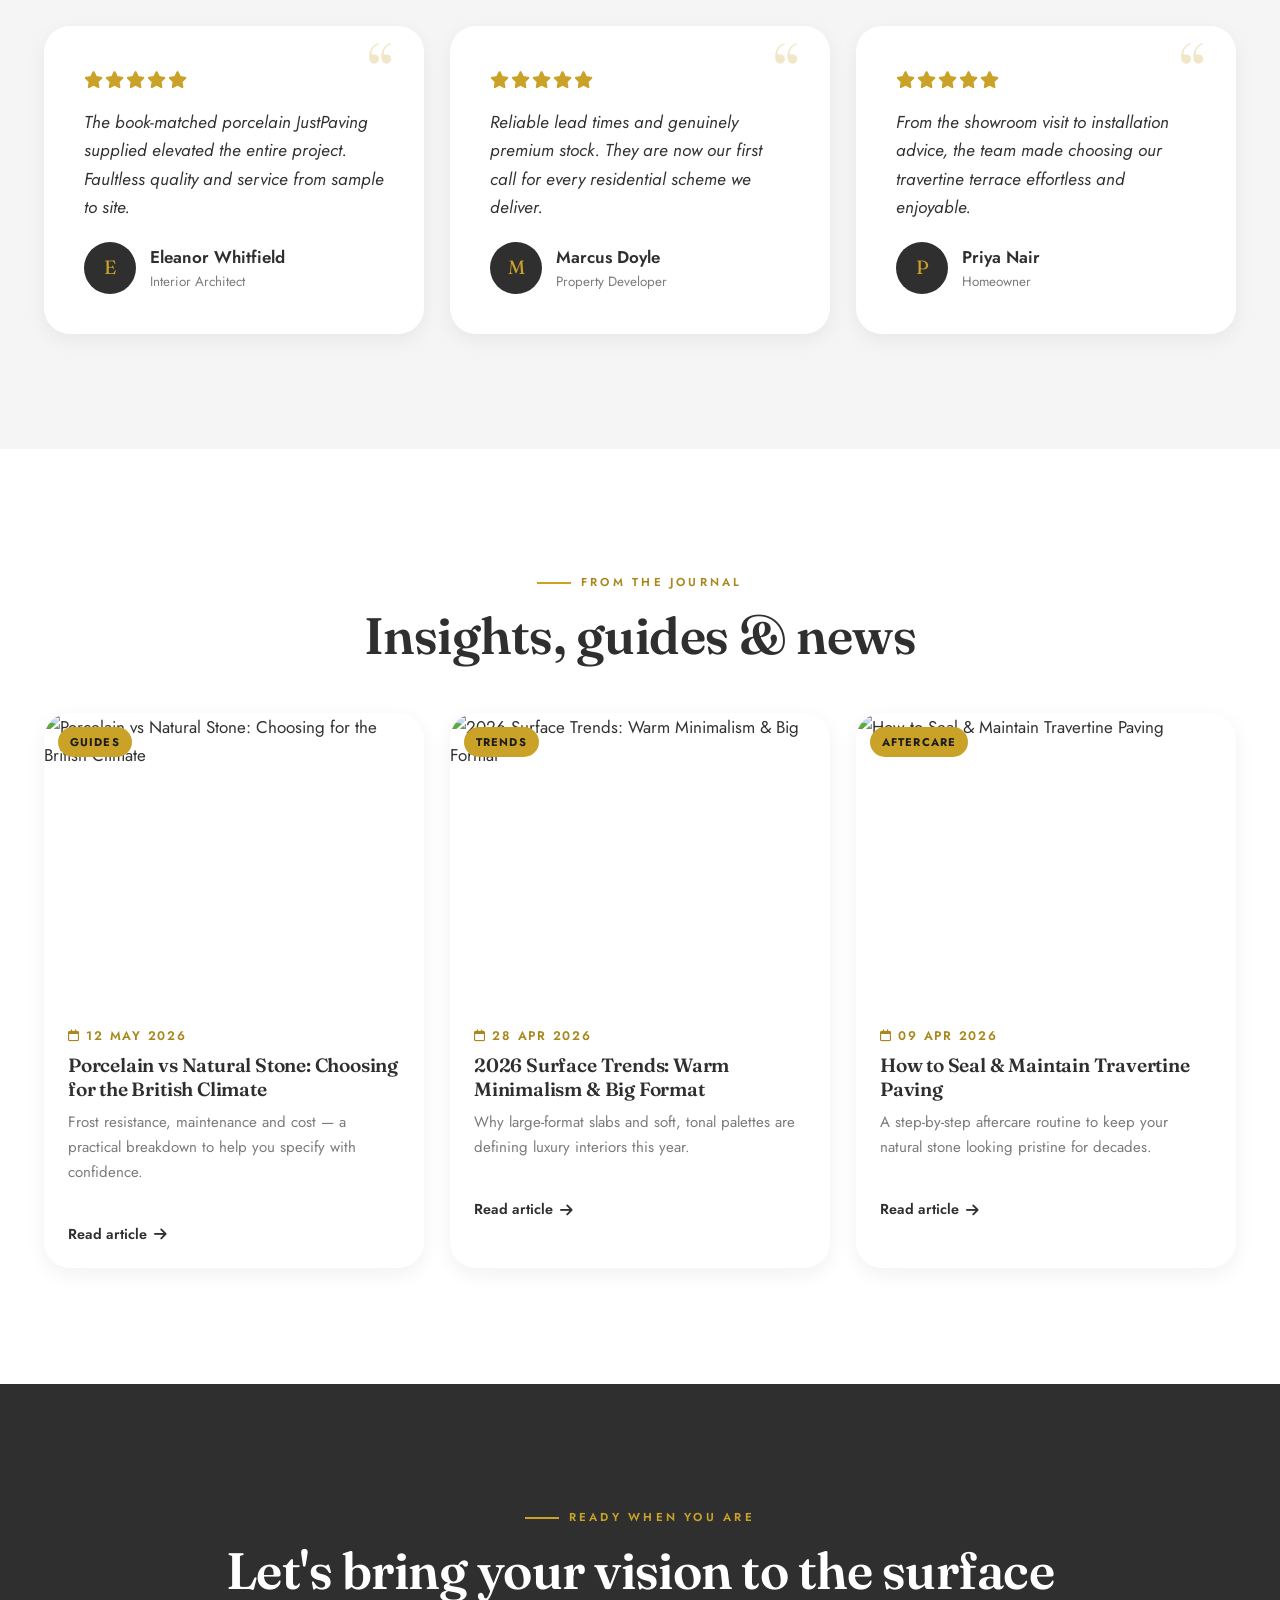
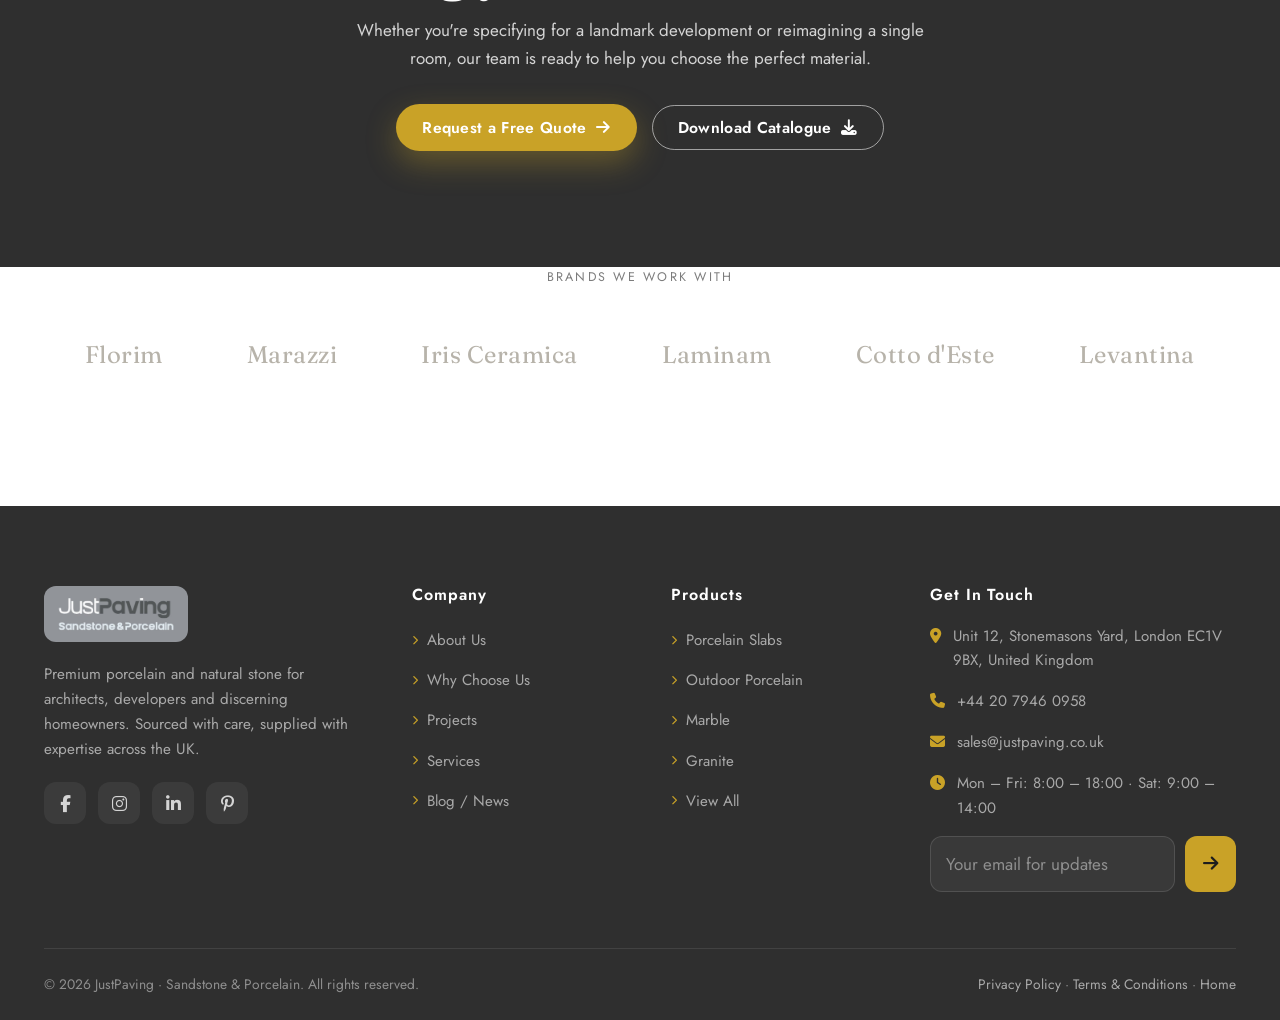
==== commit 4fa3ed4b: "Add files via upload" ====
--- a/index.html
+++ b/index.html
@@ -15,7 +15,102 @@
   <link rel="stylesheet" href="css/popup.css">
 <script>(function(){function h(){var p=document.getElementById('preloader');if(p)p.classList.add('hidden');}window.addEventListener('load',h);setTimeout(h,1600);})();</script>
 
-
+<style>
+    
+/* ===== ABOUT 3D STONE EFFECT ===== */
+
+.intro-media{
+    position:relative;
+    width:500px;
+    height:600px;
+    perspective:1200px;
+    transform-style:preserve-3d;
+}
+
+.intro-media>img{
+    width:500px;
+    height:600px;
+    object-fit:cover;
+    display:block;
+    border-radius:4px;
+    transform:perspective(1200px) rotateY(-4deg) rotateX(2deg);
+    transition:.8s cubic-bezier(.2,.8,.2,1);
+    box-shadow:0 18px 35px rgba(0,0,0,.15),
+               0 35px 70px rgba(0,0,0,.08);
+}
+
+.intro-media:hover>img{
+    transform:perspective(1200px)
+             rotateY(5deg) rotateX(-3deg)
+             translateZ(35px) scale(1.025);
+    box-shadow:25px 30px 55px rgba(0,0,0,.22),
+               0 45px 90px rgba(0,0,0,.12);
+    filter:brightness(1.04) contrast(1.03);
+}
+
+/* Light reflection */
+.intro-media:before{
+    content:"";
+    position:absolute;
+    top:-40%;
+    left:-100%;
+    width:55%;
+    height:180%;
+    background:linear-gradient(
+        100deg,transparent,
+        rgba(255,255,255,.3),
+        transparent
+    );
+    transform:rotate(18deg);
+    z-index:3;
+    pointer-events:none;
+    transition:left 1.1s ease;
+}
+
+.intro-media:hover:before{
+    left:145%;
+}
+
+/* Floating A+ badge */
+.intro-media .stamp{
+    transform:translateZ(50px) rotate(-4deg);
+    animation:badgeFloat 4s ease-in-out infinite;
+    box-shadow:0 12px 25px rgba(0,0,0,.18);
+}
+
+.intro-media:hover .stamp{
+    transform:translateZ(75px) rotate(0) scale(1.06);
+}
+
+@keyframes badgeFloat{
+    0%,100%{transform:translateZ(50px) translateY(0) rotate(-4deg)}
+    50%{transform:translateZ(65px) translateY(-8px) rotate(-2deg)}
+}
+
+/* Heading subtle 3D */
+.split>.reveal.d1 h2{
+    transition:.6s ease;
+}
+
+.split>.reveal.d1:hover h2{
+    transform:translateZ(12px);
+    text-shadow:5px 8px 18px rgba(0,0,0,.12);
+}
+
+/* Mobile */
+@media(max-width:768px){
+    .intro-media{
+        width:100%;
+        height:auto;
+    }
+
+    .intro-media>img{
+        width:100%;
+        height:auto;
+        aspect-ratio:5/6;
+    }
+}
+</style>
 </head>
 <body>
 
@@ -25,7 +120,7 @@
 <!-- ===== Top bar ===== -->
 <div class="topbar"><div class="container">
   <div class="tb-left">
-    <span><i class="fa-solid fa-phone"></i><a href="tel:+442079460958">+44 20 7946 0958</a></span>
+    <span><i class="fa-solid fa-phone"></i><a href="tel:++440000000000">+440000000000</a></span>
     <span><i class="fa-solid fa-envelope"></i><a href="mailto:sales@justpaving.co.uk">sales@justpaving.co.uk</a></span>
     <span><i class="fa-solid fa-clock"></i>Mon – Fri: 8:00 – 18:00 · Sat: 9:00 – 14:00</span>
   </div>
@@ -74,8 +169,8 @@
     </li>
    
   
-    <li><a href="index.html#services">Services</a></li>
-    <li><a href="index.html#blog">Blog</a></li>
+    <li><a href="services.html">Services</a></li>
+    <li><a href="blog.html">Blog</a></li>
     <li><a href="contact.html">Contact</a></li>
   </ul></nav>
   <div class="nav-actions">
@@ -94,18 +189,19 @@
   <div class="md-head"><img src="assets/logo-badge.png" alt="JustPaving" style="height:44px;border-radius:10px"><button class="close" id="drawerClose" aria-label="Close"><i class="fa-solid fa-xmark"></i></button></div>
   <a href="index.html">Home</a>
   <a href="about.html">About Us</a>
-  <div class="md-toggle"><span>Products</span><i class="fa-solid fa-plus"></i></div>
+  <div class="md-toggle"><span style="color:#eaeaea;font-weight: 500;padding:13px 6px;border-bottom: 1px solid rgba(255,255,255,.08);">Products</span><i class="fa-solid fa-plus"></i></div>
   <div class="md-sub">
+    
     <a href="products.html">All Products</a>
     <a href="products.html">Porcelain Slabs</a><a href="products.html">Outdoor Porcelain</a>
     <a href="products.html">Marble</a><a href="products.html">Granite</a><a href="products.html">Travertine</a>
   </div>
   
-  <a href="index.html#services">Services</a>
-  <a href="index.html#blog">Blog / News</a>
+  <a href="services.html">Services</a>
+  <a href="blog.html">Blog / News</a>
   <a href="contact.html">Contact Us</a>
-  <a class="btn btn-gold md-cta" href="contact.html" style="justify-content:center" id="navQuoteBtn">Get Quote</a>
-</aside>
+  
+ </aside>
 
 <!-- ===== HERO ===== -->
 <section class="hero" id="home">
@@ -267,6 +363,43 @@
 
 </section>
 
+<!-- ===== WHY ===== -->
+
+<section class="section" id="why">
+
+    <div class="container">
+
+        <div class="sec-head center reveal" style="margin-bottom:3rem">
+
+            <div class="eyebrow center">
+                The JustPaving Difference
+            </div>
+
+            <h2>
+                Why clients choose us
+            </h2>
+
+        </div>
+
+
+        <div class="cards grid-4" id="whyGrid"></div>
+
+    </div>
+
+</section>
+
+
+<!-- ===== STATS ===== -->
+
+<section class="section stats">
+
+    <div class="container">
+
+        <div class="stat-div" id="statGrid"></div>
+
+    </div>
+
+</section>
 
 <!-- ===== FEATURED CATEGORIES ===== -->
 
@@ -308,47 +441,10 @@
 </section>
 
 
-<!-- ===== WHY ===== -->
-
-<section class="section" id="why">
-
-    <div class="container">
-
-        <div class="sec-head center reveal" style="margin-bottom:3rem">
-
-            <div class="eyebrow center">
-                The JustPaving Difference
-            </div>
-
-            <h2>
-                Why clients choose us
-            </h2>
-
-        </div>
-
-
-        <div class="cards grid-4" id="whyGrid"></div>
-
-    </div>
-
-</section>
-
-
-<!-- ===== STATS ===== -->
-
-<section class="section stats">
-
-    <div class="container">
-
-        <div class="stat-div" id="statGrid"></div>
-
-    </div>
-
-</section>
 
 
 <!-- ===== PROJECTS ===== -->
-
+<!--
 <section class="section" id="projects">
 
     <div class="container">
@@ -374,11 +470,11 @@
 
     </div>
 
-</section>
+</section>-->
 
 
 <!-- ===== GALLERY PREVIEW ===== -->
-
+<!----
 <section class="section bg-light">
 
     <div class="container">
@@ -410,8 +506,33 @@
 
     </div>
 
+</section>-->
+
+
+<!-- ===== SERVICES ===== -->
+
+<section class="section bg-light" id="services">
+
+    <div class="container">
+
+        <div class="sec-head center reveal" style="margin-bottom:3rem">
+
+            <div class="eyebrow center">
+                End-to-End
+            </div>
+
+            <h2>
+                A complete surface service
+            </h2>
+
+        </div>
+
+
+        <div class="cards grid-3" id="servGrid"></div>
+
+    </div>
+
 </section>
-
 
 <!-- ===== TESTIMONIALS ===== -->
 
@@ -439,6 +560,73 @@
 </section>
 
 
+
+<!-- ===== BLOG ===== -->
+
+<section class="section" id="blog">
+
+    <div class="container">
+
+        <div class="sec-head center reveal" style="margin-bottom:3rem">
+
+            <div class="eyebrow center">
+                From The Journal
+            </div>
+
+            <h2>
+                Insights, guides &amp; news
+            </h2>
+
+        </div>
+
+
+        <div class="cards grid-3" id="blogGrid"></div>
+
+    </div>
+
+</section>
+
+
+<!-- ===== CTA ===== -->
+
+<section class="section cta-band">
+
+    <div class="container reveal">
+
+        <div class="eyebrow center" style="color:var(--gold)">
+            Ready When You Are
+        </div>
+
+
+        <h2>
+            Let's bring your vision to the surface
+        </h2>
+
+
+        <p>
+            Whether you're specifying for a landmark development or reimagining a single room, our team is ready to help you choose the perfect material.
+        </p>
+
+
+        <div class="hero-cta justify-content-center">
+
+            <a href="contact.html" class="btn btn-gold btn-pulse">
+                Request a Free Quote
+                <i class="fa-solid fa-arrow-right"></i>
+            </a>
+
+
+            <a href="contact.html" class="btn btn-ghost-light">
+                Download Catalogue
+                <i class="fa-solid fa-download"></i>
+            </a>
+
+        </div>
+
+    </div>
+
+</section>
+  
 <!-- ===== BRANDS ===== -->
 
 <section class="section" style="padding-top:0">
@@ -460,98 +648,6 @@
 </section>
 
 
-<!-- ===== SERVICES ===== -->
-
-<section class="section bg-light" id="services">
-
-    <div class="container">
-
-        <div class="sec-head center reveal" style="margin-bottom:3rem">
-
-            <div class="eyebrow center">
-                End-to-End
-            </div>
-
-            <h2>
-                A complete surface service
-            </h2>
-
-        </div>
-
-
-        <div class="cards grid-3" id="servGrid"></div>
-
-    </div>
-
-</section>
-
-
-<!-- ===== BLOG ===== -->
-
-<section class="section" id="blog">
-
-    <div class="container">
-
-        <div class="sec-head center reveal" style="margin-bottom:3rem">
-
-            <div class="eyebrow center">
-                From The Journal
-            </div>
-
-            <h2>
-                Insights, guides &amp; news
-            </h2>
-
-        </div>
-
-
-        <div class="cards grid-3" id="blogGrid"></div>
-
-    </div>
-
-</section>
-
-
-<!-- ===== CTA ===== -->
-
-<section class="section cta-band">
-
-    <div class="container reveal">
-
-        <div class="eyebrow center" style="color:var(--gold)">
-            Ready When You Are
-        </div>
-
-
-        <h2>
-            Let's bring your vision to the surface
-        </h2>
-
-
-        <p>
-            Whether you're specifying for a landmark development or reimagining a single room, our team is ready to help you choose the perfect material.
-        </p>
-
-
-        <div class="hero-cta justify-content-center">
-
-            <a href="contact.html" class="btn btn-gold btn-pulse">
-                Request a Free Quote
-                <i class="fa-solid fa-arrow-right"></i>
-            </a>
-
-
-            <a href="contact.html" class="btn btn-ghost-light">
-                Download Catalogue
-                <i class="fa-solid fa-download"></i>
-            </a>
-
-        </div>
-
-    </div>
-
-</section>
-  
 <!---modal-->
 <!-- GET QUOTE POPUP -->
 
